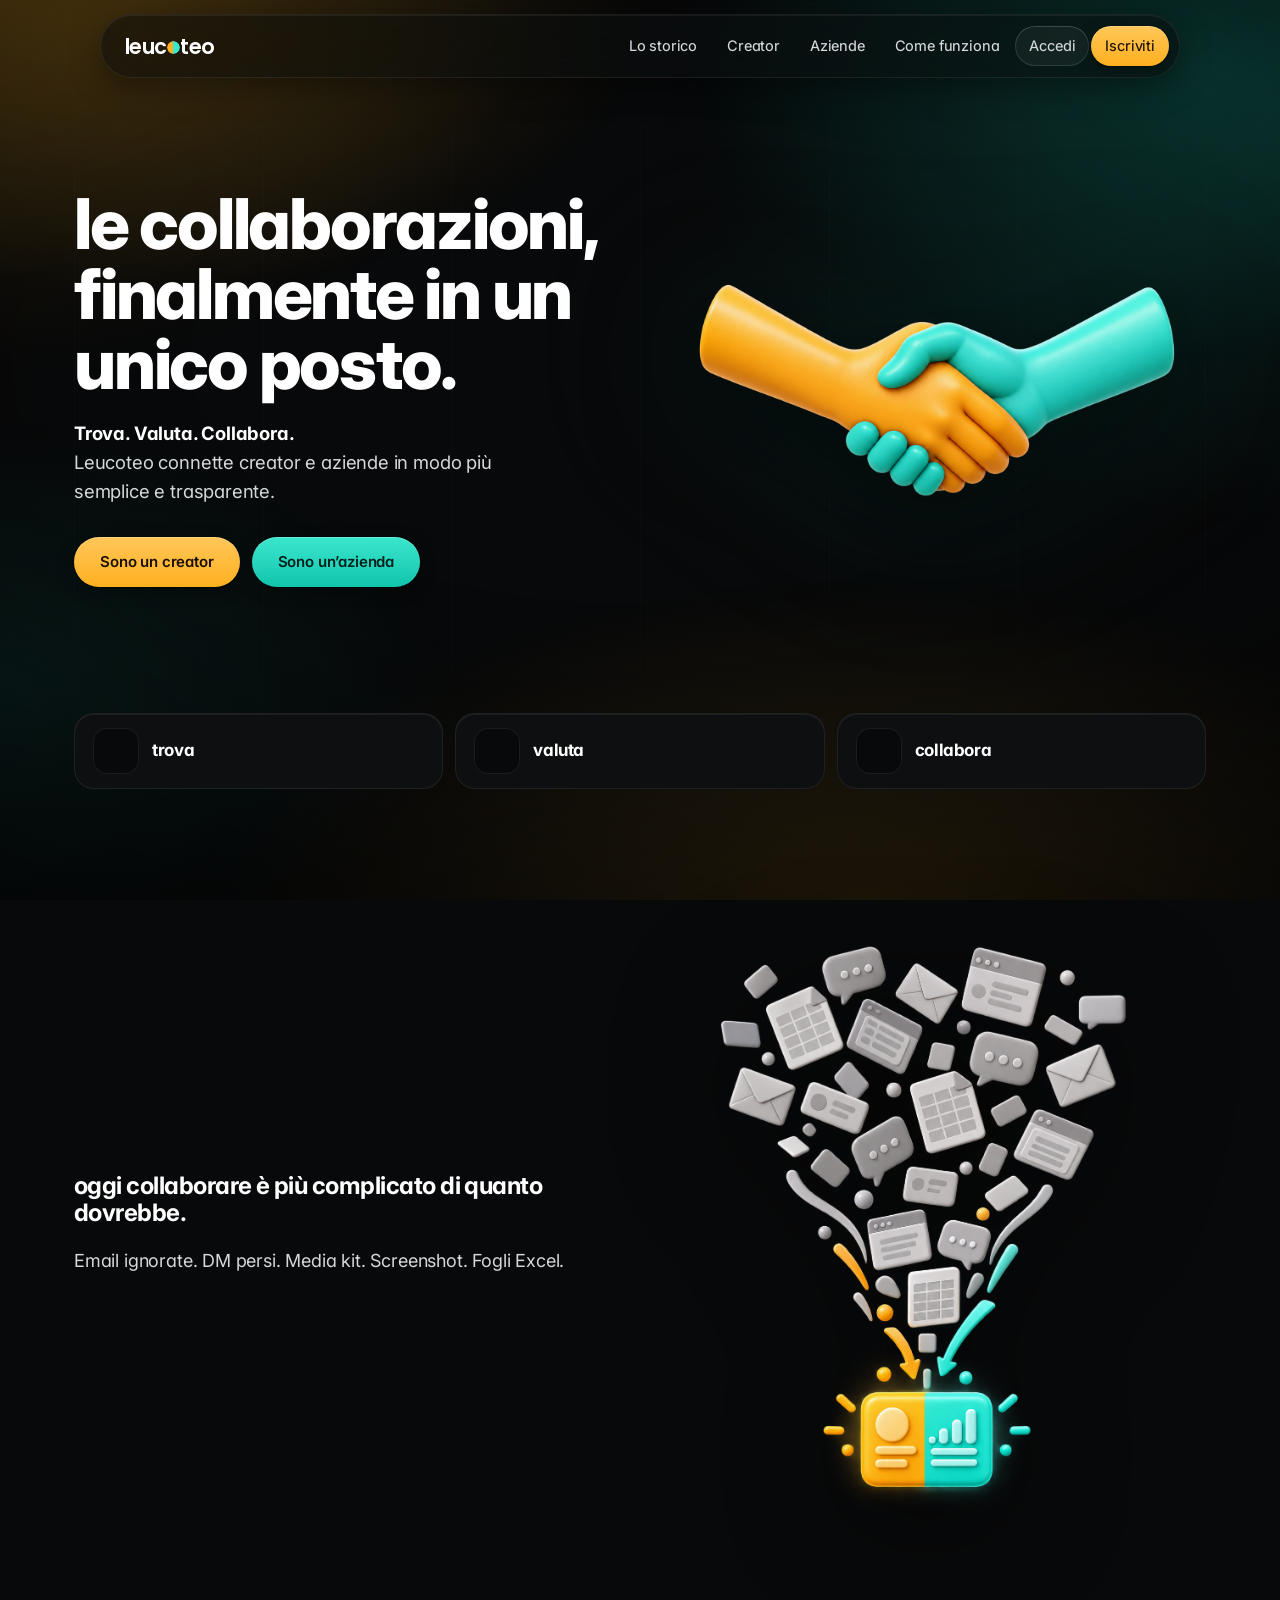
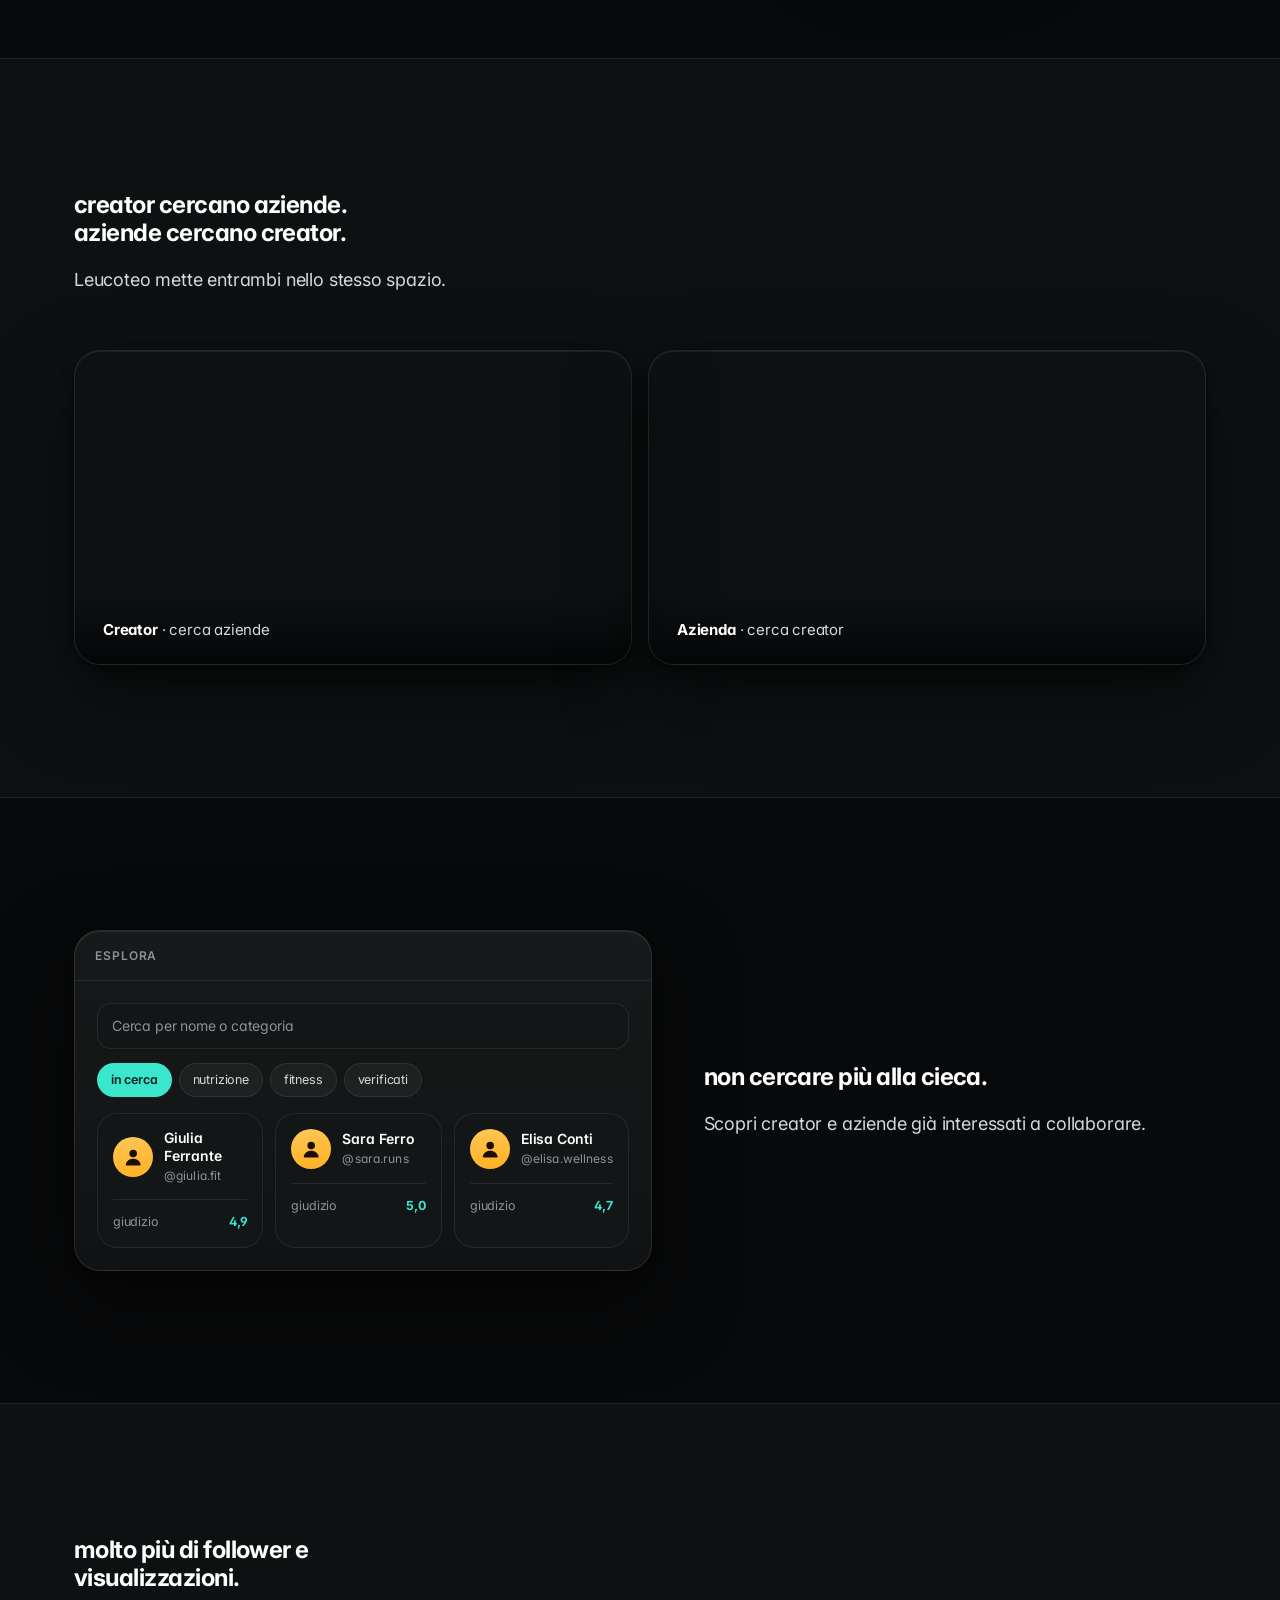
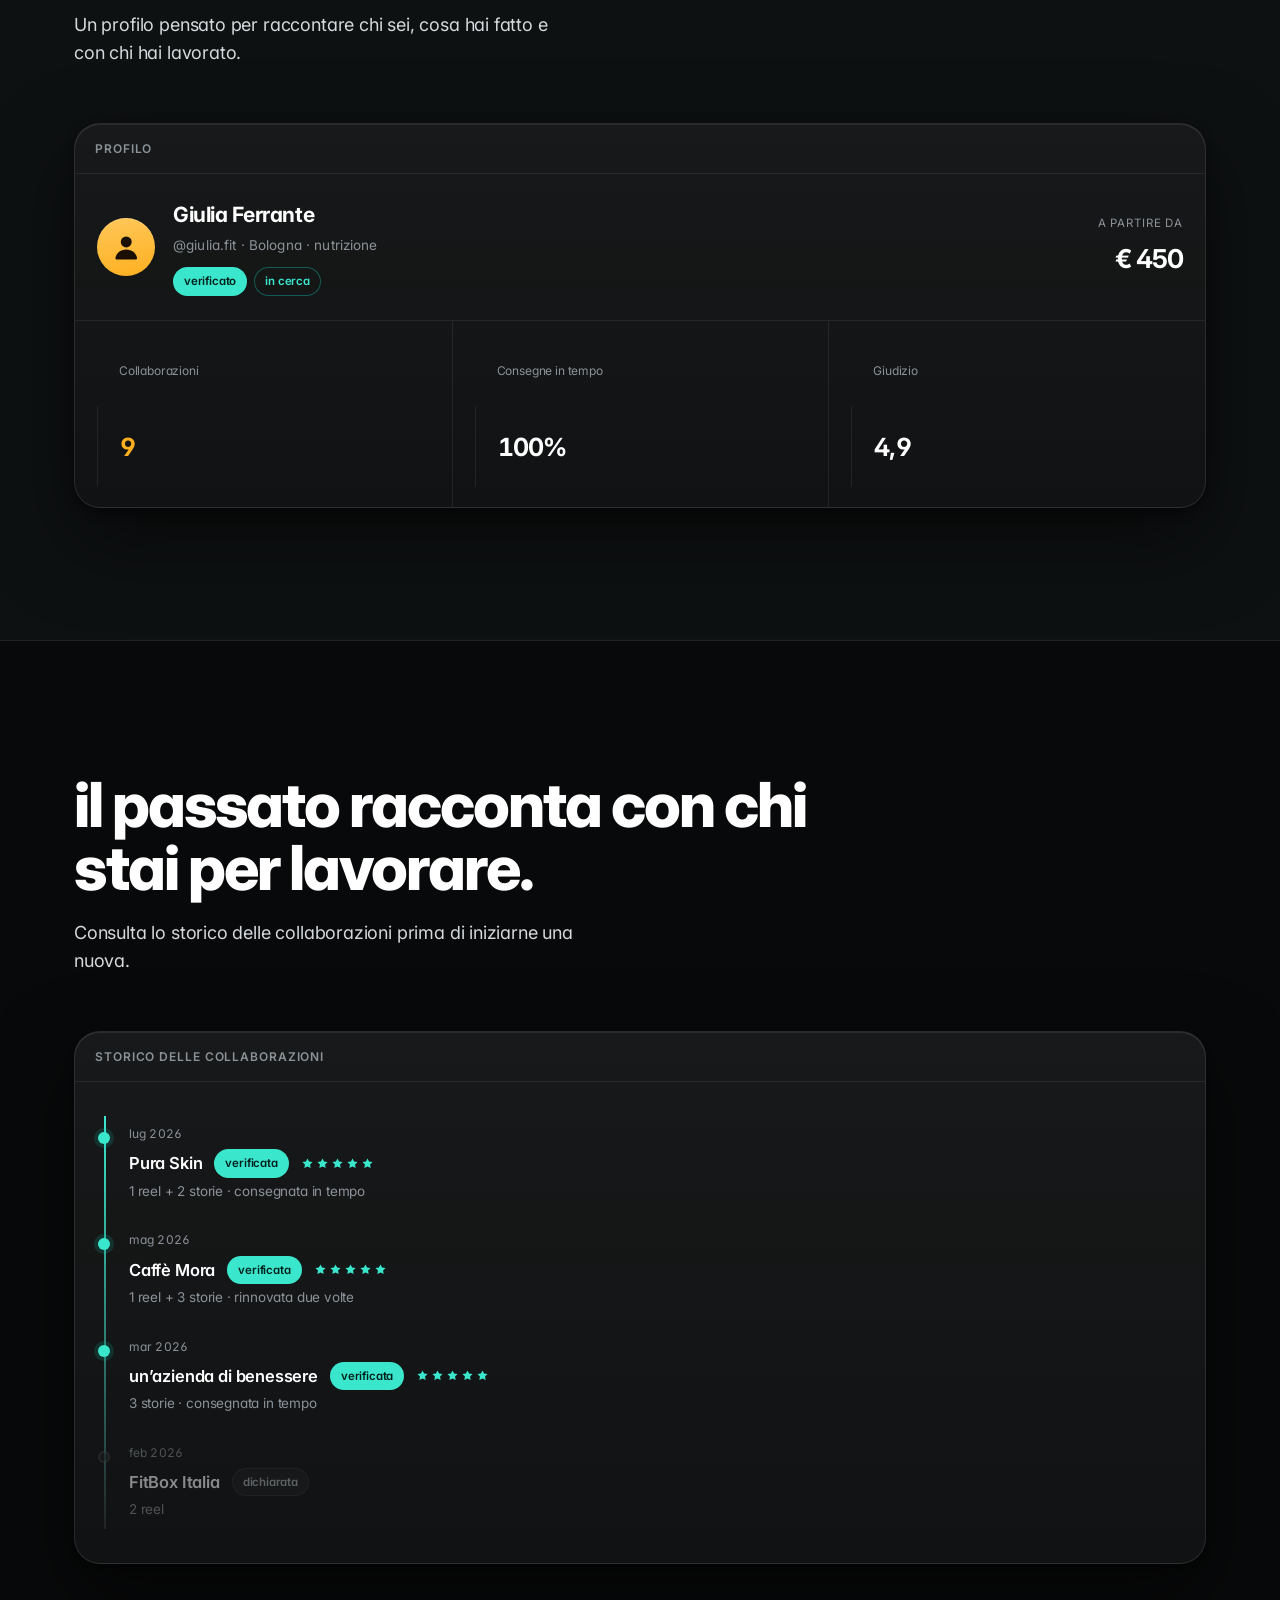
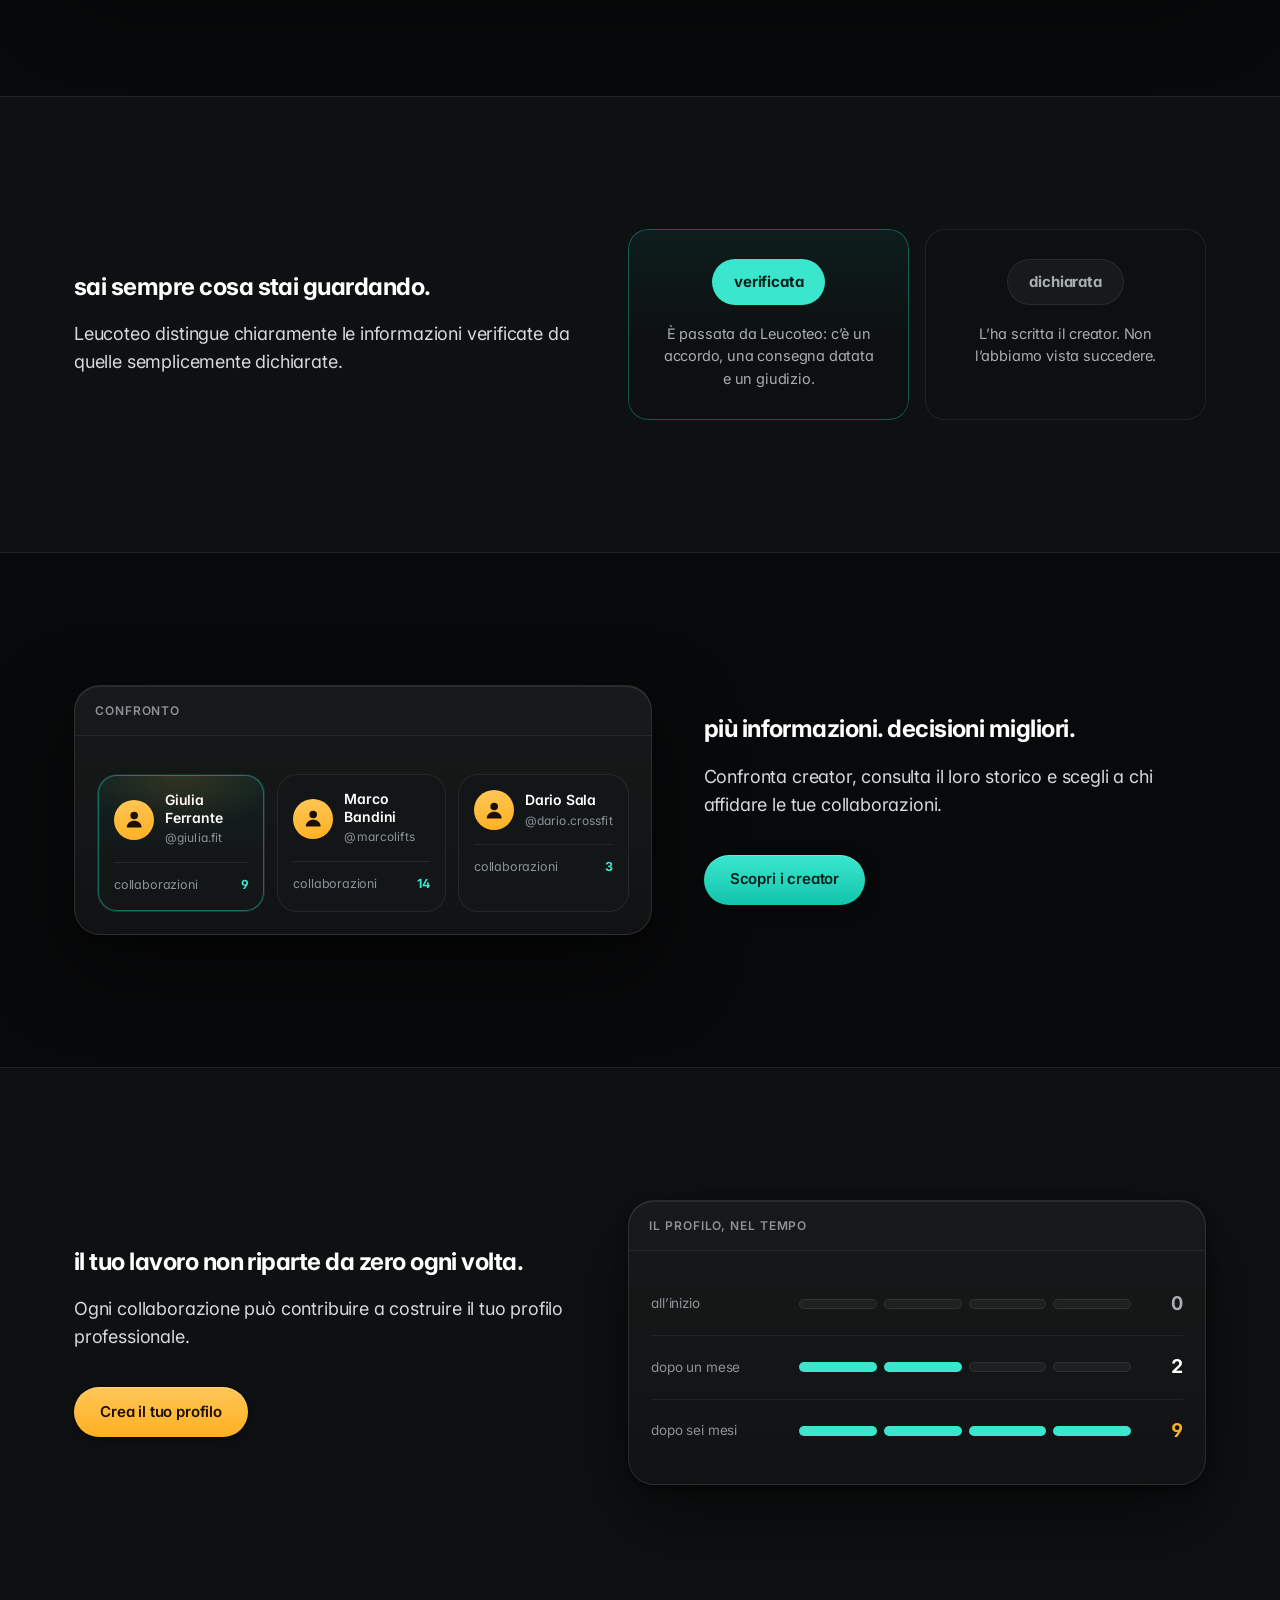
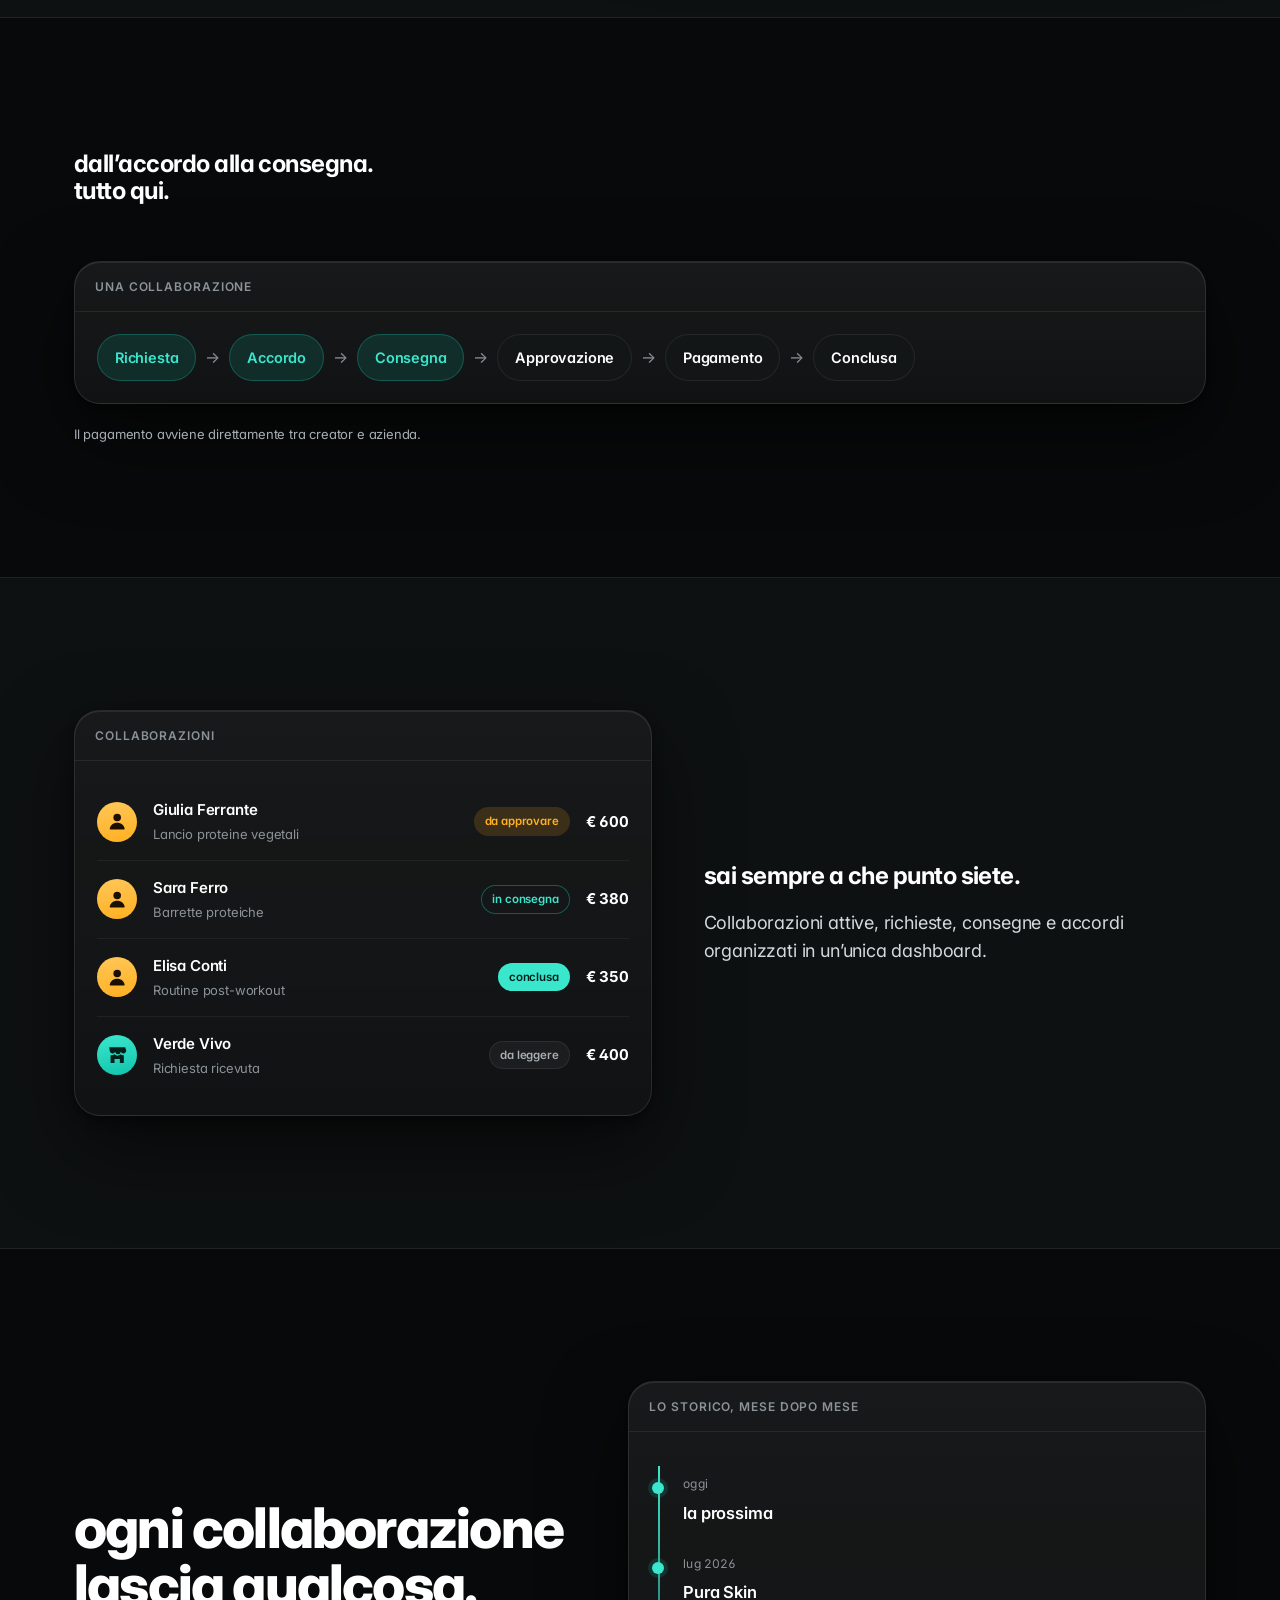
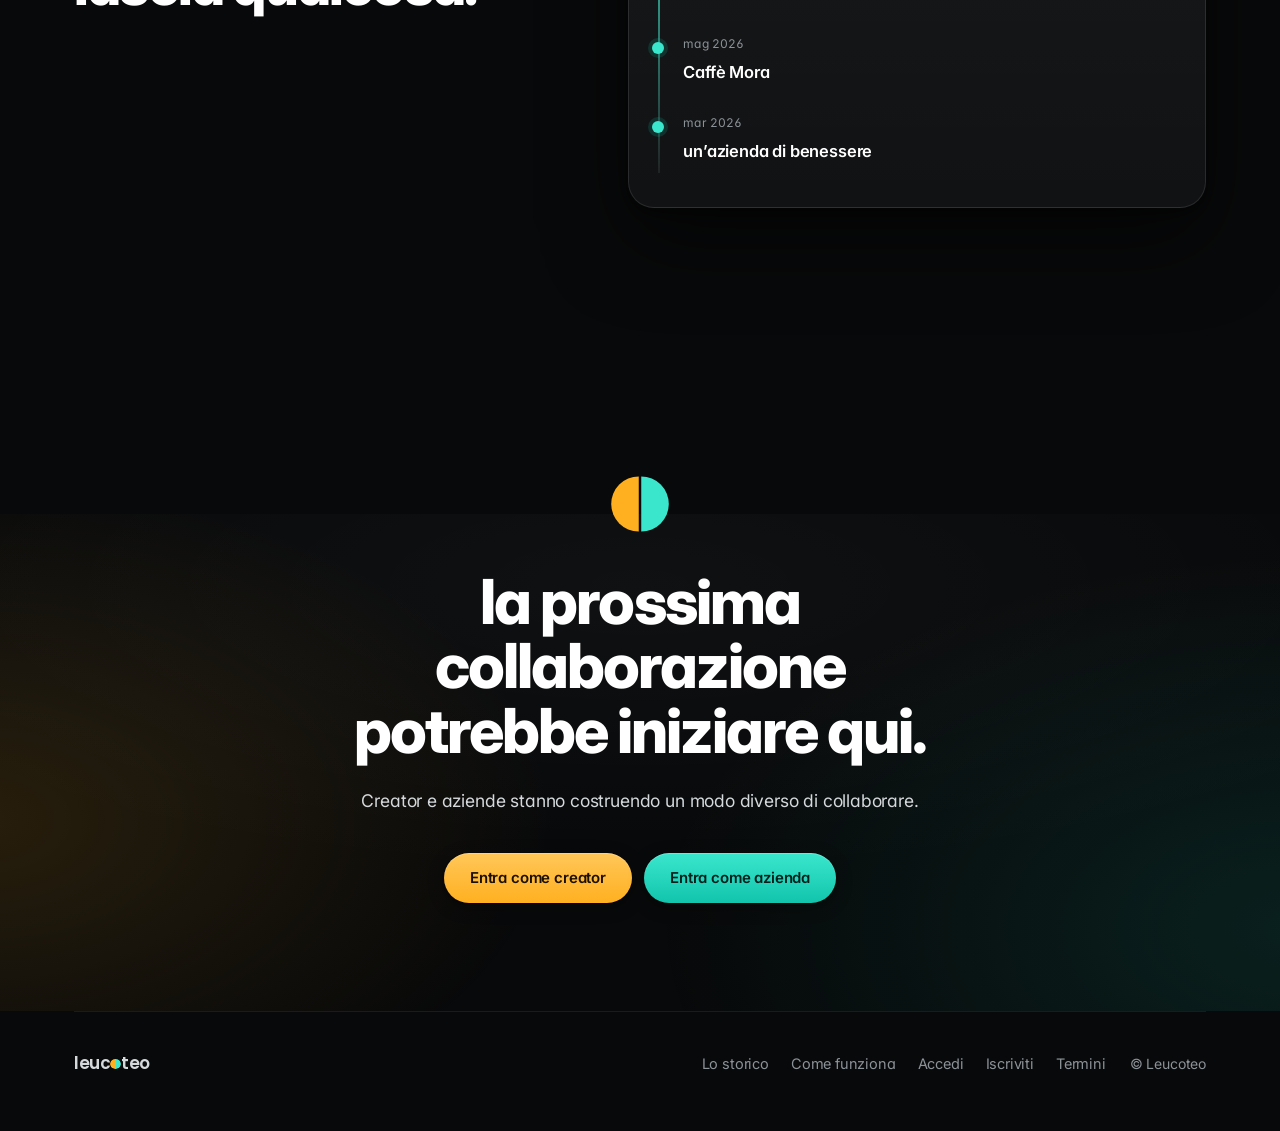
==== index.html @ c7c09c52 "Anteprima statica di Leucoteo Solo il frontend: pagine e asset, senza sorgenti di lavorazione. Dati " ====
<!doctype html>
<html lang="it">
<head>
<meta charset="utf-8">
<meta name="viewport" content="width=device-width,initial-scale=1">
<title>Leucoteo — le collaborazioni fra creator e aziende, in un posto solo</title>
<meta name="description" content="Accordo, consegne, pagamento e storico verificato. In beta: gratis per tutti, zero commissioni. Una collaborazione smette di vivere sparsa fra DM, mail e vocali.">
<link rel="preconnect" href="https://fonts.googleapis.com">
<link rel="preconnect" href="https://fonts.gstatic.com" crossorigin>
<link rel="stylesheet" href="https://fonts.googleapis.com/css2?family=Inter:wght@400;450;500;600;700;800&family=Poppins:wght@600&display=swap">
<link rel="stylesheet" href="assets/stile.css">
<script>
/* L'entrata in scena è una decorazione: se lo script si rompe, la
   pagina deve restare leggibile. Le regole che nascondono .rise
   valgono solo se questa riga è arrivata a segno. */
document.documentElement.classList.add('con-script');
</script>
<link rel="icon" href="data:image/svg+xml,%3Csvg xmlns='http://www.w3.org/2000/svg' viewBox='0 0 100 100'%3E%3Cpath d='M48 8 A42 42 0 0 0 48 92 Z' fill='%23FFB020'/%3E%3Cpath d='M52 8 A42 42 0 0 1 52 92 Z' fill='%233AE7CD'/%3E%3C/svg%3E">
<style>
/* ============================================================
   LEUCOTEO · sito
   ============================================================ */

/* --- la barra: flottante, staccata, quasi non c'è --- */
.nav{position:fixed;top:14px;left:0;right:0;z-index:var(--z-sticky);pointer-events:none}
.nav .guscio{
  max-width:1080px;margin:0 auto;pointer-events:auto;
  display:flex;align-items:center;gap:10px;padding:9px 10px 9px 20px;
  background:rgba(13,15,16,.6);border:1px solid rgba(255,255,255,.07);
  border-radius:var(--r-p);
  box-shadow:0 8px 32px rgba(0,0,0,.4), inset 0 1px 0 rgba(255,255,255,.06);
  backdrop-filter:blur(24px) saturate(170%);-webkit-backdrop-filter:blur(24px) saturate(170%);
  transition:background-color .32s var(--curva),box-shadow .32s var(--curva),border-color .32s var(--curva);
}
.nav.giu .guscio{background:rgba(13,15,16,.86);box-shadow:0 14px 44px rgba(0,0,0,.55), inset 0 1px 0 rgba(255,255,255,.07);
  border-color:rgba(255,255,255,.1)}
@media (max-width:1140px){ .nav{left:16px;right:16px} }

.logo{display:flex;align-items:center;gap:0;min-height:44px;padding:0 4px}
.logo .marchio-w{font-size:21px}
.logo .o{width:.62em;height:.62em}
.nav .link{margin-left:auto;display:flex;gap:2px;align-items:center}
.nav .link a{font-size:14.5px;font-weight:450;color:var(--gri-2);padding:9px 14px;border-radius:var(--r-p);
  transition:color var(--t-tocco) ease,background-color var(--t-tocco) ease}
.nav .link a:hover{color:var(--bia);background:rgba(255,255,255,.06)}
.nav .link a.btn:not(.ghost){color:var(--su-acc)}
.nav .link a.btn.ghost{color:var(--gri-2)}
.nav .link a.btn.ghost:hover{color:var(--bia)}


/* ============================================================
   1 · HERO — pulita. Una frase, una promessa, due bottoni.
   ============================================================ */
.hero{padding:186px 0 104px;position:relative;overflow:hidden}
.hero .alone{inset:-52% -18% auto;height:1040px}
.hero .g{position:relative;z-index:var(--z-corpo);max-width:820px}
.hero .occhio{display:inline-flex;align-items:center;gap:9px;padding:7px 15px 7px 9px;
  border-radius:var(--r-p);background:rgba(255,255,255,.05);
  box-shadow:inset 0 0 0 1px rgba(255,255,255,.08);
  font-size:13.5px;color:var(--gri-2)}
.hero .occhio .mon{width:17px}
.hero h1{font-size:clamp(40px,6.4vw,78px);line-height:1.0;margin-top:26px;max-width:15ch}
.hero .sub{color:var(--gri-2);max-width:52ch;margin-top:26px;font-size:19px;line-height:1.55}
.hero .cta{display:flex;gap:12px;flex-wrap:wrap;margin-top:40px}
.hero .sotto{margin-top:26px;color:var(--gri-3);font-size:14px;display:flex;gap:18px;flex-wrap:wrap}
.hero .sotto span{display:flex;align-items:center;gap:8px}
.hero .sotto .pt{width:5px;height:5px;border-radius:50%;background:var(--bra-hi);flex:none}

/* ============================================================
   IL RITMO
   Una sola misura verticale per tutta la pagina. Le spaziature
   a occhio, sezione per sezione, sono ciò che fa sembrare una
   landing montata a pezzi.
   ============================================================ */
.sez{padding:132px 0;position:relative;z-index:var(--z-corpo)}
.sez > .wrap > h2,
.sez > .wrap > .titolone{max-width:20ch}
.sez .micro{color:var(--gri-2);max-width:46ch;margin-top:20px;font-size:18px;line-height:1.55}
.sez .visual{margin-top:56px}
.sez .cta{display:flex;gap:12px;flex-wrap:wrap;margin-top:36px}

/* sezioni chiare, per dare ritmo allo scorrimento */
.sez.chiara{background:#0E1112;border-top:1px solid var(--bo);border-bottom:1px solid var(--bo)}

@media (max-width:900px){
  .sez{padding:84px 0}
  .sez .visual{margin-top:38px}
  .sez .micro{font-size:16.5px;margin-top:16px}
}

/* ============================================================
   L'EROE
   ============================================================ */
.hero{padding:150px 0 96px;position:relative;overflow:hidden}
.eroe{position:relative;z-index:var(--z-corpo);display:grid;
  grid-template-columns:1.02fr .98fr;gap:36px;align-items:center}
.eroe-testo{min-width:0}
.eroe .occhietto{font-size:14.5px;color:var(--gri);letter-spacing:var(--tr-s)}
.eroe h1{font-size:clamp(38px,5.6vw,70px);line-height:1.0;margin-top:18px;max-width:13ch}
.eroe .sub{color:var(--gri-2);max-width:40ch;margin-top:20px;font-size:18.5px;line-height:1.55}
.eroe .cta{display:flex;gap:12px;flex-wrap:wrap;margin-top:32px}
.stretta{width:100%;max-width:500px;height:auto;justify-self:center;display:block;
  filter:drop-shadow(0 26px 54px rgba(0,0,0,.6)) drop-shadow(0 0 80px rgba(var(--bra-rgb),.13))}
@media (max-width:900px){
  .hero{padding:112px 0 56px}
  .eroe{grid-template-columns:1fr;gap:18px}
  .eroe h1{max-width:none}
  .stretta{max-width:330px;order:-1}
}

/* i tre badge sotto l'eroe */
.tre-mosse{display:grid;grid-template-columns:repeat(auto-fit,minmax(180px,1fr));
  gap:12px;margin-top:8px;position:relative;z-index:var(--z-corpo)}
.mossa{display:flex;align-items:center;gap:13px;padding:14px 18px;border-radius:var(--r-3);
  background:var(--su-1);border:1px solid var(--bo);box-shadow:var(--filo)}
.mossa .n{font-weight:700;font-size:17px;letter-spacing:var(--tr-l);text-transform:lowercase}
.simbolo{width:46px;height:46px;flex:none;border-radius:var(--r-2);display:block;
  background:var(--fondo);box-shadow:inset 0 0 0 1px var(--bo)}

/* ============================================================
   LE FOTO — sfondo trasparente, galleggiano sulla scena
   ============================================================ */
.foto{display:block;width:100%;max-width:480px;height:auto;margin:0 auto;
  filter:drop-shadow(0 26px 54px rgba(0,0,0,.6))}
.foto.piccola{max-width:440px}

/* le foto con persone hanno un fondo: vanno in cornice */
.scatto{border-radius:var(--r-4);overflow:hidden;border:1px solid rgba(255,255,255,.09);
  box-shadow:var(--om-4), inset 0 1px 0 rgba(255,255,255,.07);position:relative}
.scatto img{display:block;width:100%;height:auto}
.scatto figcaption{position:absolute;left:0;right:0;bottom:0;padding:26px 28px 22px;
  background:linear-gradient(to top,rgba(4,5,6,.94),transparent);
  font-size:15px;color:var(--gri-2)}
.scatto figcaption b{color:var(--bia)}

/* affiancare testo e visual */
.duecol{display:grid;grid-template-columns:1fr 1.15fr;gap:52px;align-items:center}
.duecol.girata{grid-template-columns:1.15fr 1fr}
.duecol.girata .lato-testo{order:2}
.duecol .lato-testo{min-width:0}
.duecol h2{max-width:none}
@media (max-width:940px){
  .duecol,.duecol.girata{grid-template-columns:1fr;gap:34px}
  .duecol.girata .lato-testo{order:0}
}

/* ============================================================
   I MOCKUP — l'interfaccia vera, costruita in pagina.
   Un solo guscio per tutti, così sembrano lo stesso prodotto.
   ============================================================ */
.mock{border-radius:var(--r-4);overflow:hidden;
  border:1px solid rgba(255,255,255,.1);
  background:linear-gradient(180deg,rgba(255,255,255,.045),rgba(255,255,255,.012)),var(--su-1);
  box-shadow:var(--om-4), inset 0 1px 0 rgba(255,255,255,.08)}
.mock-t{display:flex;align-items:center;gap:12px;padding:15px 20px;
  border-bottom:1px solid var(--bo);font-size:12px;color:var(--gri-3);
  letter-spacing:var(--tr-uc);text-transform:uppercase;font-weight:600}
.mock-c{padding:22px}

/* mattoncini riusati in più mockup */
.ava-t{width:40px;height:40px;border-radius:50%;flex:none;display:grid;place-items:center;
  background:linear-gradient(170deg,var(--cre-hi),var(--cre));color:var(--su-cre)}
.ava-t.azi{background:linear-gradient(170deg,var(--bra-hi),var(--bra));color:var(--su-bra)}
.ava-t svg{width:56%;height:56%}
.pilla{font-size:11.5px;font-weight:600;padding:5px 11px;border-radius:var(--r-p);
  white-space:nowrap;display:inline-block}
.pilla.ok{background:var(--bra-hi);color:var(--su-bra)}
.pilla.no{background:var(--velo);color:var(--gri);box-shadow:inset 0 0 0 1px var(--bo)}
.pilla.att{background:rgba(var(--cre-rgb),.16);color:var(--cre)}
.pilla.corso{color:var(--bra-hi);box-shadow:inset 0 0 0 1px rgba(var(--bra-rgb),.4)}

/* --- l'intestazione di un profilo --- */
.ap-testa{display:flex;align-items:center;gap:18px;padding:24px 22px;flex-wrap:wrap}
.ap-ava{width:58px;height:58px;border-radius:50%;flex:none;display:grid;place-items:center;
  background:linear-gradient(170deg,var(--cre-hi),var(--cre));color:var(--su-cre);
  box-shadow:inset 0 1px 0 rgba(255,255,255,.22)}
.ap-ava svg{width:56%;height:56%}
.ap-chi{flex:1;min-width:0}
.ap-chi .n{display:block;font-weight:700;font-size:21px;letter-spacing:var(--tr-l)}
.ap-chi .h{display:block;color:var(--gri-3);font-size:13.5px;margin-top:3px;
  font-variant-numeric:tabular-nums;letter-spacing:.01em}
.ap-pil{display:flex;gap:7px;margin-top:11px;flex-wrap:wrap}
.ap-pil span{font-size:11.5px;font-weight:600;padding:5px 11px;border-radius:var(--r-p)}
.ap-pil .ok{background:var(--bra-hi);color:var(--su-bra)}
.ap-pil .cerca{color:var(--bra-hi);box-shadow:inset 0 0 0 1px rgba(var(--bra-rgb),.4)}
.ap-prezzo{text-align:right;flex:none}
.ap-prezzo .k,.ap-prezzo .v{display:block}
.ap-prezzo .k{font-size:11.5px;letter-spacing:var(--tr-uc);text-transform:uppercase;color:var(--gri-3)}
.ap-prezzo .v{font-size:26px;font-weight:700;letter-spacing:-.035em;margin-top:5px}

.ap-numeri{display:grid;grid-template-columns:repeat(3,1fr);border-top:1px solid var(--bo)}
.ap-numeri div{padding:20px 22px;border-left:1px solid var(--bo)}
.ap-numeri div:first-child{border-left:0}
.ap-numeri .k{font-size:12px;color:var(--gri-3)}
.ap-numeri .v{font-size:25px;font-weight:700;letter-spacing:-.035em;margin-top:7px;
  font-variant-numeric:tabular-nums}

.ap-stelle{display:inline-flex;gap:2px;flex:none}
.ap-stelle svg{width:13px;height:13px;color:var(--bra-hi)}

@media (max-width:700px){
  .ap-prezzo{text-align:left}
  .ap-numeri{grid-template-columns:1fr}
  .ap-numeri div{border-left:0;border-top:1px solid var(--bo)}
  .ap-numeri div:first-child{border-top:0}
}

/* --- esplora: cerca, filtri, schede --- */
.mock-cerca{display:flex;align-items:center;gap:10px;padding:12px 15px;border-radius:var(--r-2);
  background:var(--su-2);box-shadow:inset 0 0 0 1px var(--bo);color:var(--gri-3);font-size:14px}
.mock-filtri{display:flex;gap:7px;flex-wrap:wrap;margin-top:14px}
.mock-filtri span{font-size:12.5px;padding:7px 14px;border-radius:var(--r-p);
  background:var(--velo);box-shadow:inset 0 0 0 1px var(--bo);color:var(--gri-2)}
.mock-filtri span.viva{background:var(--bra-hi);color:var(--su-bra);box-shadow:none;font-weight:600}
.mock-schede{display:grid;grid-template-columns:repeat(3,1fr);gap:12px;margin-top:16px}
.mini{padding:16px;border-radius:var(--r-3);background:var(--su-2);
  box-shadow:inset 0 0 0 1px var(--bo)}
.mini .cap{display:flex;align-items:center;gap:11px}
.mini .n{font-weight:600;font-size:14px;line-height:1.25}
.mini .h{color:var(--gri-3);font-size:12px;margin-top:2px;
  font-variant-numeric:tabular-nums;letter-spacing:.01em;
  overflow:hidden;text-overflow:ellipsis;white-space:nowrap}
.mini .cap > div{min-width:0}
.mini .r{display:flex;justify-content:space-between;margin-top:14px;padding-top:12px;
  border-top:1px solid var(--bo);font-size:12.5px;color:var(--gri-3)}
.mini .r b{color:var(--bra-hi);font-weight:700}
.mini.scelta{box-shadow:inset 0 0 0 1px rgba(var(--bra-rgb),.5);
  background:linear-gradient(180deg,rgba(18,196,172,.08),transparent 60%),var(--su-2)}
@media (max-width:700px){ .mock-schede{grid-template-columns:1fr} }

/* --- due mondi: due fotografie affiancate --- */
.duemondi{display:grid;grid-template-columns:1fr 1fr;gap:16px}
@media (max-width:760px){ .duemondi{grid-template-columns:1fr} }

/* --- il profilo che si riempie nel tempo --- */
.crescita .passo-c{display:flex;align-items:center;gap:18px;padding:16px 0;
  border-top:1px solid rgba(255,255,255,.055)}
.crescita .passo-c:first-child{border-top:0}
.crescita .q{width:130px;flex:none;font-size:13.5px;color:var(--gri-3)}
.crescita .barre{flex:1;display:flex;gap:7px}
.crescita .barre i{flex:1;height:10px;border-radius:5px;background:var(--velo);
  box-shadow:inset 0 0 0 1px var(--bo)}
.crescita .barre i.p{background:var(--bra-hi);box-shadow:none}
.crescita .n{width:34px;text-align:right;flex:none;font-weight:700;font-size:19px;
  font-variant-numeric:tabular-nums}
@media (max-width:620px){
  .crescita .passo-c{flex-wrap:wrap;gap:10px}
  .crescita .q{width:auto}
  .crescita .barre{order:3;width:100%;flex:none}
}

/* --- la linea del tempo: la sezione più importante --- */
.linea{position:relative;padding:6px 0 6px 32px}
.linea::before{content:"";position:absolute;left:7px;top:12px;bottom:12px;width:2px;
  background:linear-gradient(180deg,var(--bra-hi),rgba(255,255,255,.07))}
.nodo{position:relative;padding:14px 0}
.nodo::before{content:"";position:absolute;left:-31px;top:22px;width:12px;height:12px;
  border-radius:50%;background:var(--su-3);box-shadow:inset 0 0 0 2px var(--bo-2)}
.nodo.viva::before{background:var(--bra-hi);box-shadow:0 0 0 4px rgba(var(--bra-rgb),.16)}
.nodo .q{font-size:12px;color:var(--gri-3);font-variant-numeric:tabular-nums;letter-spacing:.01em}
.nodo .riga{display:flex;align-items:center;gap:12px;margin-top:6px;flex-wrap:wrap}
.nodo .n{font-weight:600;font-size:16.5px}
.nodo .d{color:var(--gri-3);font-size:13.5px;margin-top:3px}
.nodo.spenta{opacity:.5}

/* --- lo zoom sui due badge --- */
.badge-due{display:grid;grid-template-columns:1fr 1fr;gap:16px}
.badge-c{padding:30px;border-radius:var(--r-3);text-align:center;
  background:var(--su-1);box-shadow:inset 0 0 0 1px var(--bo)}
.badge-c.viva{box-shadow:inset 0 0 0 1px rgba(var(--bra-rgb),.4);
  background:linear-gradient(180deg,rgba(18,196,172,.08),transparent 62%),var(--su-1)}
.badge-c .b{display:inline-block;font-size:15px;font-weight:700;padding:11px 22px;
  border-radius:var(--r-p)}
.badge-c.viva .b{background:var(--bra-hi);color:var(--su-bra)}
.badge-c.spenta .b{background:var(--velo);color:var(--gri);box-shadow:inset 0 0 0 1px var(--bo)}
.badge-c p{margin-top:18px;color:var(--gri);font-size:14.5px;line-height:1.55}
@media (max-width:640px){ .badge-due{grid-template-columns:1fr} }

/* --- il flusso della collaborazione --- */
.flusso{display:flex;flex-wrap:wrap;gap:9px;align-items:center}
.flusso .f{padding:12px 18px;border-radius:var(--r-p);font-size:14.5px;font-weight:600;
  background:var(--su-2);box-shadow:inset 0 0 0 1px var(--bo);white-space:nowrap}
.flusso .f.fatta{background:rgba(var(--bra-rgb),.14);color:var(--bra-hi);
  box-shadow:inset 0 0 0 1px rgba(var(--bra-rgb),.3)}
.flusso .g{color:var(--gri-3);flex:none}

/* --- la dashboard con gli stati --- */
.dash .riga{display:flex;align-items:center;gap:16px;padding:15px 0;
  border-top:1px solid rgba(255,255,255,.055)}
.dash .riga:first-child{border-top:0}
.dash .c{flex:1;min-width:0}
.dash .c b{display:block;font-weight:600;font-size:15px}
.dash .c span{display:block;color:var(--gri-3);font-size:13px;margin-top:2px}
.dash .imp{font-weight:700;font-size:15px;font-variant-numeric:tabular-nums;flex:none}
@media (max-width:620px){
  .dash .riga{flex-wrap:wrap;gap:8px}
  .dash .imp{margin-left:auto}
}

/* ============================================================
   7 · CHIUSURA
   ============================================================ */
.fine{padding:132px 0 108px;text-align:center;position:relative;overflow:hidden;z-index:var(--z-corpo)}
.fine .alone{inset:auto -18% -60%;height:900px}
.fine .mon{width:64px;margin:0 auto 34px;display:block}
.fine h2{font-size:clamp(32px,5.2vw,62px);line-height:1.04;max-width:16ch;margin:0 auto}
.fine p{color:var(--gri-2);max-width:52ch;margin:24px auto 0;font-size:17.5px}
.fine .cta{display:flex;gap:12px;justify-content:center;margin-top:38px;flex-wrap:wrap}

.foot{padding:40px 0 56px;border-top:1px solid var(--bo);position:relative;z-index:var(--z-corpo);
  display:flex;align-items:center;gap:24px;flex-wrap:wrap}
.foot .marchio-w{font-size:17px;color:var(--gri-2)}
.foot .o{width:.62em;height:.62em}
.foot nav{display:flex;gap:22px;flex-wrap:wrap;margin-left:auto}
.foot nav a{color:var(--gri-3);font-size:14.5px;transition:color var(--t-tocco) var(--e-std)}
.foot nav a:hover{color:var(--bia)}
.foot .c{color:var(--gri-3);font-size:14px}


/* ============================================================
   MOVIMENTO
   Ogni animazione dice qualcosa: l'ordine di lettura, che un
   elemento è toccabile, o che le due metà si sono chiuse.
   ============================================================ */

/* Niente animazione sull'alone: muovere uno strato grande quanto la
   sezione costa un ridisegno per fotogramma, sempre, anche da fermi.
   La luce sta ferma; a muoversi sono le cose che l'utente tocca. */

/* le schede si sollevano appena sotto il puntatore */
.tessera,.passo,.sicuro .v,.doc,.pz{
  transition:transform .3s var(--e-std),border-color .3s var(--e-std),box-shadow .3s var(--e-std)}
@media (hover:hover){
  .tessera:hover,.passo:hover,.sicuro .v:hover,.doc:hover,.pz:not(.spento):hover{
    transform:translateY(-3px);border-color:var(--bo-2);box-shadow:var(--om-3),var(--filo)}
}

/* la demo del prodotto entra come un oggetto solido, non come un fade */
@keyframes telaio-in{from{opacity:0;transform:perspective(1400px) rotateX(4deg) translateY(34px) scale(.985)}
                     to{opacity:1;transform:none}}
.telaio.in{animation:telaio-in .9s var(--e-std) both}

/* le card della demo si compongono dopo il telaio */
.telaio.in .cardino{animation:vista-entra .5s var(--e-std) both}
.telaio.in .cardino:nth-of-type(2){animation-delay:.12s}
.telaio.in .tasca{animation:vista-entra .5s var(--e-std) both;animation-delay:.08s}
.telaio.in .saldo .q{animation:cifra-su .6s var(--e-molla) both;animation-delay:.14s}

/* il percorso nelle card si accende tappa per tappa */
.telaio.in .percorso .tappa.fatta .pallino{animation:cifra-su .45s var(--e-molla) both}
.telaio.in .percorso .tappa:nth-child(2) .pallino{animation-delay:.1s}

/* le pastiglie della nicchia scattano al tocco */
.nicchia span,.marchi .m{transition:transform .2s var(--e-molla),background-color .2s var(--e-std)}
.nicchia span:active,.marchi .m:active{transform:scale(.95)}

/* il logo nella barra: le due metà si aprono al passaggio */
@media (hover:hover){
  .logo .o::before,.logo .o::after{transition:transform .4s var(--e-molla)}
  .logo:hover .o::before{transform:translateY(-2px)}
  .logo:hover .o::after{transform:translateY(2px)}
}

/* i link della barra: il fondo cresce dal centro */
.nav .link a:not(.btn){position:relative;overflow:hidden}

@media (prefers-reduced-motion:reduce){
  .telaio.in,.telaio.in *{animation:none!important}
}

/* ============================================================
   ADATTAMENTI
   ============================================================ */
/* --- TABLET --------------------------------------------------- */
@media (max-width:900px){
  .nav .link a:not(.btn){display:none}
  .colonne{grid-template-columns:repeat(3,1fr)}
  .foot nav{margin-left:0;gap:16px}
}

/* --- TELEFONO -------------------------------------------------
   Rifatto sui componenti che la pagina usa davvero. La regola:
   una misura sola per ogni cosa, e niente che scenda sotto il
   bersaglio del pollice.
   -------------------------------------------------------------- */
@media (max-width:640px){

  /* ritmo: sezioni più corte, ma tutte uguali */
  .sez{padding:74px 0}
  .sez .visual{margin-top:30px}
  .sez .micro{font-size:16px;margin-top:14px;max-width:none}
  .sez .cta{margin-top:26px}

  /* tipografia: due misure, non cinque */
  .eroe h1{font-size:34px;line-height:1.05;margin-top:14px}
  .sez h2,.sez .disp-m{font-size:28px;line-height:1.1;max-width:none}
  .sez h2.disp,.sez .disp{font-size:30px!important;line-height:1.08}
  .fine h2{font-size:30px}

  /* l'eroe: prima il testo, poi l'immagine. Con l'immagine in cima
     il titolo finiva sotto la piega e la pagina si apriva sul vuoto. */
  .hero{padding:104px 0 44px}
  .eroe{gap:26px}
  .stretta{order:0;max-width:270px;
    filter:drop-shadow(0 14px 30px rgba(0,0,0,.55))}
  .eroe .sub{font-size:16.5px;margin-top:16px;max-width:none}
  .eroe .cta{flex-direction:column;align-items:stretch;margin-top:24px}
  .eroe .cta .btn{width:100%}

  /* i tre badge: più bassi, il simbolo più piccolo */
  .tre-mosse{gap:9px;margin-top:26px}
  .mossa{padding:11px 14px;gap:12px}
  .simbolo{width:38px;height:38px;border-radius:var(--r-1)}
  .mossa .n{font-size:16px}

  /* le colonne affiancate diventano una, con un respiro giusto */
  .duecol,.duecol.girata{gap:28px}
  .duemondi{gap:12px}

  /* le foto */
  .foto{max-width:300px}
  .scatto figcaption{padding:18px 16px 14px;font-size:14px}

  /* i mockup: meno imbottitura, così il contenuto respira */
  .mock-t{padding:12px 16px;font-size:11px}
  .mock-c{padding:16px}

  /* profilo: l'intestazione va a capo, i numeri restano in riga */
  .ap-testa{padding:18px 16px;gap:14px}
  .ap-ava{width:48px;height:48px}
  .ap-chi .n{font-size:18px}
  .ap-chi .h{font-size:12.5px}
  .ap-prezzo{width:100%;text-align:left;display:flex;align-items:baseline;gap:10px}
  .ap-prezzo .k{margin:0}
  .ap-prezzo .v{font-size:21px;margin:0}
  /* tre numeri impilati occupavano 565px: restano in riga, più piccoli */
  .ap-numeri{grid-template-columns:repeat(3,1fr)}
  .ap-numeri div{border-left:1px solid var(--bo);border-top:0;padding:14px 10px}
  .ap-numeri div:first-child{border-left:0}
  .ap-numeri .k{font-size:11px;line-height:1.3}
  .ap-numeri .v{font-size:19px;margin-top:5px}

  /* esplora */
  .mock-cerca{font-size:13.5px;padding:11px 13px}
  .mock-filtri span{font-size:12px;padding:6px 12px}
  .mini{padding:14px}

  /* la linea del tempo */
  .linea{padding-left:26px}
  .linea::before{left:5px}
  .nodo{padding:11px 0}
  .nodo::before{left:-25px;top:19px;width:10px;height:10px}
  .nodo .n{font-size:15.5px}
  .nodo .d{font-size:13px}
  .nodo .riga{gap:9px}
  .ap-stelle svg{width:12px;height:12px}

  /* i due badge a confronto */
  .badge-c{padding:22px}
  .badge-c .b{font-size:14px;padding:9px 18px}
  .badge-c p{margin-top:14px;font-size:14px}

  /* il flusso: senza frecce, due colonne. Le frecce mandate a capo
     sembravano refusi. */
  .flusso{display:grid;grid-template-columns:1fr 1fr;gap:8px}
  .flusso .g{display:none}
  .flusso .f{font-size:13.5px;padding:11px 12px;text-align:center;
    border-radius:var(--r-2);white-space:normal}

  /* la dashboard */
  .dash .riga{gap:12px;padding:13px 0}
  .dash .c b{font-size:14.5px}
  .dash .imp{font-size:14.5px}
  .ava-t{width:34px;height:34px}

  /* il profilo che si riempie */
  .crescita .q{font-size:13px}
  .crescita .n{font-size:17px;width:28px}

  /* la chiusura */
  .fine{padding:88px 0 76px}
  .fine .cta{flex-direction:column;align-items:stretch}
  .fine .cta .btn{width:100%}
  .fine .mon{width:52px;margin-bottom:26px}

  .foot{gap:16px;padding:32px 0 44px}
  .foot nav{width:100%;gap:14px 18px}
}

/* --- schermi molto stretti --- */
@media (max-width:359px){
  .wrap{padding:0 16px}
  .hero{padding:96px 0 40px}
  .eroe h1{font-size:30px}
  .sez h2,.sez .disp-m{font-size:25px}
  .nav .guscio{padding:8px 8px 8px 16px}
  .logo .marchio-w{font-size:19px}
  .stretta{max-width:230px}
  .ap-numeri .v{font-size:17px}
  .flusso{grid-template-columns:1fr}
}

.vis-off{position:absolute;width:1px;height:1px;overflow:hidden;clip-path:inset(50%);white-space:nowrap}
</style>
</head>
<body>

<div class="colonne" aria-hidden="true"><span></span><span></span><span></span><span></span><span></span><span></span></div>

<nav class="nav" id="nav">
  <div class="guscio">
    <a class="logo" href="index.html" aria-label="Leucoteo, torna in cima">
      <span class="marchio-w">leuc<span class="o" aria-hidden="true"></span>te<span aria-hidden="true">o</span></span>
    </a>
    <div class="link">
      <a href="#storico">Lo storico</a>
      <a href="#creator">Creator</a>
      <a href="#aziende">Aziende</a>
      <a href="#come">Come funziona</a>
      <a class="btn p ghost tap" href="accedi.html">Accedi</a>
      <a class="btn p tap" href="entra.html">Iscriviti</a>
    </div>
  </div>
</nav>

<!-- 1 · HERO -->
<header class="hero">
  <div class="alone" aria-hidden="true"></div>
  <div class="wrap eroe">
    <div class="eroe-testo">
      <h1 class="disp rise">Le collaborazioni, finalmente in un unico posto.</h1>
      <p class="sub rise"><b style="color:var(--bia)">Trova. Valuta. Collabora.</b><br>
        Leucoteo connette creator e aziende in modo più semplice e trasparente.</p>
      <div class="cta rise">
        <a class="btn tap" href="entra.html">Sono un creator</a>
        <a class="btn due tap" href="entra.html">Sono un&rsquo;azienda</a>
      </div>
    </div>
    <img class="stretta rise" src="assets/img/landing/stretta.png"
      alt="Una mano ambra e una acquamarina che si stringono" decoding="async">
  </div>
</header>

<div class="wrap">
  <div class="tre-mosse">
    <div class="mossa rise"><video class="simbolo" src="assets/video/simbolo-trova.mp4" autoplay muted loop playsinline aria-hidden="true"></video><div class="n">trova</div></div>
    <div class="mossa rise"><video class="simbolo" src="assets/video/simbolo-valuta.mp4" autoplay muted loop playsinline aria-hidden="true"></video><div class="n">valuta</div></div>
    <div class="mossa rise"><video class="simbolo" src="assets/video/simbolo-patto.mp4" autoplay muted loop playsinline aria-hidden="true"></video><div class="n">collabora</div></div>
  </div>
</div>

<!-- 2 · IL PROBLEMA -->
<section class="sez" id="problema">
  <div class="wrap duecol">
    <div class="lato-testo">
      <h2 class="disp-m rise">Oggi collaborare è più complicato di quanto dovrebbe.</h2>
      <p class="micro rise">Email ignorate. DM persi. Media kit. Screenshot. Fogli Excel.</p>
    </div>
    <img class="foto rise" src="assets/img/landing/caos.png"
      alt="Messaggi, fogli e schermate sparsi che confluiscono in un'unica lastra ordinata" loading="lazy" decoding="async">
  </div>
</section>

<!-- 3 · DUE MONDI, UN SOLO POSTO -->
<section class="sez chiara" id="mondi">
  <div class="wrap">
    <h2 class="disp-m rise">Creator cercano aziende. Aziende cercano creator.</h2>
    <p class="micro rise">Leucoteo mette entrambi nello stesso spazio.</p>

    <div class="visual duemondi">
      <figure class="scatto rise">
        <img src="assets/img/landing/creator.jpg" alt="Una creator che filma un prodotto" loading="lazy" decoding="async">
        <figcaption><b>Creator</b> · cerca aziende</figcaption>
      </figure>
      <figure class="scatto rise">
        <img src="assets/img/landing/reputazione.jpg" alt="Il titolare di un piccolo marchio al computer" loading="lazy" decoding="async">
        <figcaption><b>Azienda</b> · cerca creator</figcaption>
      </figure>
    </div>
  </div>
</section>

<!-- 4 · DISCOVERY -->
<section class="sez" id="scopri">
  <div class="wrap duecol girata">
    <div class="lato-testo">
      <h2 class="disp-m rise">Non cercare più alla cieca.</h2>
      <p class="micro rise">Scopri creator e aziende già interessati a collaborare.</p>
    </div>
    <div class="mock rise">
      <div class="mock-t">esplora</div>
      <div class="mock-c">
        <div class="mock-cerca">Cerca per nome o categoria</div>
        <div class="mock-filtri"><span class="viva">in cerca</span><span>nutrizione</span>
          <span>fitness</span><span>verificati</span></div>
        <div class="mock-schede">
          <div class="mini "><div class="cap"><span class="ava-t"><svg viewBox="0 0 24 24" fill="currentColor"><circle cx="12" cy="8.1" r="4.05"/><path d="M12 13.6c-4.3 0-7.7 2.9-8 6.6-.03.4.3.8.7.8h14.6c.4 0 .73-.4.7-.8-.3-3.7-3.7-6.6-8-6.6Z"/></svg></span>
            <div><div class="n">Giulia Ferrante</div><div class="h">@giulia.fit</div></div></div>
            <div class="r"><span>giudizio</span><b>4,9</b></div></div>
          <div class="mini "><div class="cap"><span class="ava-t"><svg viewBox="0 0 24 24" fill="currentColor"><circle cx="12" cy="8.1" r="4.05"/><path d="M12 13.6c-4.3 0-7.7 2.9-8 6.6-.03.4.3.8.7.8h14.6c.4 0 .73-.4.7-.8-.3-3.7-3.7-6.6-8-6.6Z"/></svg></span>
            <div><div class="n">Sara Ferro</div><div class="h">@sara.runs</div></div></div>
            <div class="r"><span>giudizio</span><b>5,0</b></div></div>
          <div class="mini "><div class="cap"><span class="ava-t"><svg viewBox="0 0 24 24" fill="currentColor"><circle cx="12" cy="8.1" r="4.05"/><path d="M12 13.6c-4.3 0-7.7 2.9-8 6.6-.03.4.3.8.7.8h14.6c.4 0 .73-.4.7-.8-.3-3.7-3.7-6.6-8-6.6Z"/></svg></span>
            <div><div class="n">Elisa Conti</div><div class="h">@elisa.wellness</div></div></div>
            <div class="r"><span>giudizio</span><b>4,7</b></div></div>
        </div>
      </div>
    </div>
  </div>
</section>

<!-- 5 · PROFILO CREATOR -->
<section class="sez chiara" id="profilo">
  <div class="wrap">
    <h2 class="disp-m rise">Molto più di follower e visualizzazioni.</h2>
    <p class="micro rise">Un profilo pensato per raccontare chi sei, cosa hai fatto
      e con chi hai lavorato.</p>

    <div class="visual mock rise">
      <div class="mock-t">profilo</div>
      <div class="ap-testa">
        <span class="ap-ava" aria-hidden="true"><svg viewBox="0 0 24 24" fill="currentColor"><circle cx="12" cy="8.1" r="4.05"/><path d="M12 13.6c-4.3 0-7.7 2.9-8 6.6-.03.4.3.8.7.8h14.6c.4 0 .73-.4.7-.8-.3-3.7-3.7-6.6-8-6.6Z"/></svg></span>
        <span class="ap-chi">
          <span class="n">Giulia Ferrante</span>
          <span class="h">@giulia.fit · Bologna · nutrizione</span>
          <span class="ap-pil"><span class="ok">verificato</span><span class="cerca">in cerca</span></span>
        </span>
        <span class="ap-prezzo"><span class="k">a partire da</span><span class="v">€ 450</span></span>
      </div>
      <div class="ap-numeri">
        <div><div class="k">Collaborazioni</div><div class="v acc">9</div></div>
        <div><div class="k">Consegne in tempo</div><div class="v">100%</div></div>
        <div><div class="k">Giudizio</div><div class="v">4,9</div></div>
      </div>
    </div>
  </div>
</section>

<!-- 6 · LO STORICO · feature centrale -->
<section class="sez" id="storico">
  <div class="wrap">
    <h2 class="disp rise" style="font-size:clamp(34px,5.4vw,62px)">Il passato racconta con chi stai per lavorare.</h2>
    <p class="micro rise">Consulta lo storico delle collaborazioni prima di iniziarne una nuova.</p>

    <div class="visual mock rise">
      <div class="mock-t">storico delle collaborazioni</div>
      <div class="mock-c">
        <div class="linea">
          <div class="nodo viva"><div class="q">lug 2026</div>
            <div class="riga"><span class="n">Pura Skin</span><span class="pilla ok">verificata</span><span class="ap-stelle"><svg viewBox="0 0 24 24" fill="currentColor"><path d="m12 2.6 2.9 5.9 6.5.95-4.7 4.6 1.1 6.45L12 17.45 6.2 20.5l1.1-6.45-4.7-4.6 6.5-.95Z"/></svg><svg viewBox="0 0 24 24" fill="currentColor"><path d="m12 2.6 2.9 5.9 6.5.95-4.7 4.6 1.1 6.45L12 17.45 6.2 20.5l1.1-6.45-4.7-4.6 6.5-.95Z"/></svg><svg viewBox="0 0 24 24" fill="currentColor"><path d="m12 2.6 2.9 5.9 6.5.95-4.7 4.6 1.1 6.45L12 17.45 6.2 20.5l1.1-6.45-4.7-4.6 6.5-.95Z"/></svg><svg viewBox="0 0 24 24" fill="currentColor"><path d="m12 2.6 2.9 5.9 6.5.95-4.7 4.6 1.1 6.45L12 17.45 6.2 20.5l1.1-6.45-4.7-4.6 6.5-.95Z"/></svg><svg viewBox="0 0 24 24" fill="currentColor"><path d="m12 2.6 2.9 5.9 6.5.95-4.7 4.6 1.1 6.45L12 17.45 6.2 20.5l1.1-6.45-4.7-4.6 6.5-.95Z"/></svg></span></div>
            <div class="d">1 reel + 2 storie · consegnata in tempo</div></div>
          <div class="nodo viva"><div class="q">mag 2026</div>
            <div class="riga"><span class="n">Caffè Mora</span><span class="pilla ok">verificata</span><span class="ap-stelle"><svg viewBox="0 0 24 24" fill="currentColor"><path d="m12 2.6 2.9 5.9 6.5.95-4.7 4.6 1.1 6.45L12 17.45 6.2 20.5l1.1-6.45-4.7-4.6 6.5-.95Z"/></svg><svg viewBox="0 0 24 24" fill="currentColor"><path d="m12 2.6 2.9 5.9 6.5.95-4.7 4.6 1.1 6.45L12 17.45 6.2 20.5l1.1-6.45-4.7-4.6 6.5-.95Z"/></svg><svg viewBox="0 0 24 24" fill="currentColor"><path d="m12 2.6 2.9 5.9 6.5.95-4.7 4.6 1.1 6.45L12 17.45 6.2 20.5l1.1-6.45-4.7-4.6 6.5-.95Z"/></svg><svg viewBox="0 0 24 24" fill="currentColor"><path d="m12 2.6 2.9 5.9 6.5.95-4.7 4.6 1.1 6.45L12 17.45 6.2 20.5l1.1-6.45-4.7-4.6 6.5-.95Z"/></svg><svg viewBox="0 0 24 24" fill="currentColor"><path d="m12 2.6 2.9 5.9 6.5.95-4.7 4.6 1.1 6.45L12 17.45 6.2 20.5l1.1-6.45-4.7-4.6 6.5-.95Z"/></svg></span></div>
            <div class="d">1 reel + 3 storie · rinnovata due volte</div></div>
          <div class="nodo viva"><div class="q">mar 2026</div>
            <div class="riga"><span class="n">un&rsquo;azienda di benessere</span><span class="pilla ok">verificata</span><span class="ap-stelle"><svg viewBox="0 0 24 24" fill="currentColor"><path d="m12 2.6 2.9 5.9 6.5.95-4.7 4.6 1.1 6.45L12 17.45 6.2 20.5l1.1-6.45-4.7-4.6 6.5-.95Z"/></svg><svg viewBox="0 0 24 24" fill="currentColor"><path d="m12 2.6 2.9 5.9 6.5.95-4.7 4.6 1.1 6.45L12 17.45 6.2 20.5l1.1-6.45-4.7-4.6 6.5-.95Z"/></svg><svg viewBox="0 0 24 24" fill="currentColor"><path d="m12 2.6 2.9 5.9 6.5.95-4.7 4.6 1.1 6.45L12 17.45 6.2 20.5l1.1-6.45-4.7-4.6 6.5-.95Z"/></svg><svg viewBox="0 0 24 24" fill="currentColor"><path d="m12 2.6 2.9 5.9 6.5.95-4.7 4.6 1.1 6.45L12 17.45 6.2 20.5l1.1-6.45-4.7-4.6 6.5-.95Z"/></svg><svg viewBox="0 0 24 24" fill="currentColor"><path d="m12 2.6 2.9 5.9 6.5.95-4.7 4.6 1.1 6.45L12 17.45 6.2 20.5l1.1-6.45-4.7-4.6 6.5-.95Z"/></svg></span></div>
            <div class="d">3 storie · consegnata in tempo</div></div>
          <div class="nodo spenta"><div class="q">feb 2026</div>
            <div class="riga"><span class="n">FitBox Italia</span><span class="pilla no">dichiarata</span></div>
            <div class="d">2 reel</div></div>
        </div>
      </div>
    </div>
  </div>
</section>

<!-- 7 · VERIFICATO VS DICHIARATO -->
<section class="sez chiara" id="verifica">
  <div class="wrap duecol">
    <div class="lato-testo">
      <h2 class="disp-m rise">Sai sempre cosa stai guardando.</h2>
      <p class="micro rise">Leucoteo distingue chiaramente le informazioni verificate
        da quelle semplicemente dichiarate.</p>
    </div>
    <div class="badge-due rise">
      <div class="badge-c viva"><span class="b">verificata</span>
        <p>È passata da Leucoteo: c&rsquo;è un accordo, una consegna datata e un giudizio.</p></div>
      <div class="badge-c spenta"><span class="b">dichiarata</span>
        <p>L&rsquo;ha scritta il creator. Non l&rsquo;abbiamo vista succedere.</p></div>
    </div>
  </div>
</section>

<!-- 8 · PER LE AZIENDE -->
<section class="sez" id="aziende">
  <div class="wrap duecol girata">
    <div class="lato-testo">
      <h2 class="disp-m rise">Più informazioni. Decisioni migliori.</h2>
      <p class="micro rise">Confronta creator, consulta il loro storico e scegli a chi
        affidare le tue collaborazioni.</p>
      <div class="cta rise"><a class="btn due tap" href="entra.html">Scopri i creator</a></div>
    </div>
    <div class="mock rise">
      <div class="mock-t">confronto</div>
      <div class="mock-c">
        <div class="mock-schede">
          <div class="mini scelta"><div class="cap"><span class="ava-t"><svg viewBox="0 0 24 24" fill="currentColor"><circle cx="12" cy="8.1" r="4.05"/><path d="M12 13.6c-4.3 0-7.7 2.9-8 6.6-.03.4.3.8.7.8h14.6c.4 0 .73-.4.7-.8-.3-3.7-3.7-6.6-8-6.6Z"/></svg></span>
            <div><div class="n">Giulia Ferrante</div><div class="h">@giulia.fit</div></div></div>
            <div class="r"><span>collaborazioni</span><b>9</b></div></div>
          <div class="mini "><div class="cap"><span class="ava-t"><svg viewBox="0 0 24 24" fill="currentColor"><circle cx="12" cy="8.1" r="4.05"/><path d="M12 13.6c-4.3 0-7.7 2.9-8 6.6-.03.4.3.8.7.8h14.6c.4 0 .73-.4.7-.8-.3-3.7-3.7-6.6-8-6.6Z"/></svg></span>
            <div><div class="n">Marco Bandini</div><div class="h">@marcolifts</div></div></div>
            <div class="r"><span>collaborazioni</span><b>14</b></div></div>
          <div class="mini "><div class="cap"><span class="ava-t"><svg viewBox="0 0 24 24" fill="currentColor"><circle cx="12" cy="8.1" r="4.05"/><path d="M12 13.6c-4.3 0-7.7 2.9-8 6.6-.03.4.3.8.7.8h14.6c.4 0 .73-.4.7-.8-.3-3.7-3.7-6.6-8-6.6Z"/></svg></span>
            <div><div class="n">Dario Sala</div><div class="h">@dario.crossfit</div></div></div>
            <div class="r"><span>collaborazioni</span><b>3</b></div></div>
        </div>
      </div>
    </div>
  </div>
</section>

<!-- 9 · PER I CREATOR -->
<section class="sez chiara" id="creator">
  <div class="wrap duecol">
    <div class="lato-testo">
      <h2 class="disp-m rise">Il tuo lavoro non riparte da zero ogni volta.</h2>
      <p class="micro rise">Ogni collaborazione può contribuire a costruire il tuo
        profilo professionale.</p>
      <div class="cta rise"><a class="btn tap" href="entra.html">Crea il tuo profilo</a></div>
    </div>
    <div class="mock rise">
      <div class="mock-t">il profilo, nel tempo</div>
      <div class="mock-c crescita">
        <div class="passo-c"><span class="q">all&rsquo;inizio</span>
          <span class="barre"><i></i><i class="v"></i><i class="v"></i><i class="v"></i></span>
          <span class="n gri">0</span></div>
        <div class="passo-c"><span class="q">dopo un mese</span>
          <span class="barre"><i class="p"></i><i class="p"></i><i class="v"></i><i class="v"></i></span>
          <span class="n">2</span></div>
        <div class="passo-c"><span class="q">dopo sei mesi</span>
          <span class="barre"><i class="p"></i><i class="p"></i><i class="p"></i><i class="p"></i></span>
          <span class="n acc">9</span></div>
      </div>
    </div>
  </div>
</section>

<!-- 10 · GESTIONE DELLA COLLABORAZIONE -->
<section class="sez" id="come">
  <div class="wrap">
    <h2 class="disp-m rise">Dall&rsquo;accordo alla consegna. Tutto qui.</h2>
    <div class="visual mock rise">
      <div class="mock-t">una collaborazione</div>
      <div class="mock-c">
        <div class="flusso">
          <span class="f fatta">Richiesta</span><span class="g">→</span>
          <span class="f fatta">Accordo</span><span class="g">→</span>
          <span class="f fatta">Consegna</span><span class="g">→</span>
          <span class="f">Approvazione</span><span class="g">→</span>
          <span class="f">Pagamento</span><span class="g">→</span>
          <span class="f">Conclusa</span>
        </div>
      </div>
    </div>
    <p class="gri xs rise" style="margin-top:20px">Il pagamento avviene direttamente
      tra creator e azienda.</p>
  </div>
</section>

<!-- 11 · TUTTO SOTTO CONTROLLO -->
<section class="sez chiara" id="controllo">
  <div class="wrap duecol girata">
    <div class="lato-testo">
      <h2 class="disp-m rise">Sai sempre a che punto siete.</h2>
      <p class="micro rise">Collaborazioni attive, richieste, consegne e accordi
        organizzati in un&rsquo;unica dashboard.</p>
    </div>
    <div class="mock rise">
      <div class="mock-t">collaborazioni</div>
      <div class="mock-c dash">
        <div class="riga"><span class="ava-t"><svg viewBox="0 0 24 24" fill="currentColor"><circle cx="12" cy="8.1" r="4.05"/><path d="M12 13.6c-4.3 0-7.7 2.9-8 6.6-.03.4.3.8.7.8h14.6c.4 0 .73-.4.7-.8-.3-3.7-3.7-6.6-8-6.6Z"/></svg></span>
          <span class="c"><b>Giulia Ferrante</b><span>Lancio proteine vegetali</span></span>
          <span class="pilla att">da approvare</span><span class="imp">€ 600</span></div>
        <div class="riga"><span class="ava-t"><svg viewBox="0 0 24 24" fill="currentColor"><circle cx="12" cy="8.1" r="4.05"/><path d="M12 13.6c-4.3 0-7.7 2.9-8 6.6-.03.4.3.8.7.8h14.6c.4 0 .73-.4.7-.8-.3-3.7-3.7-6.6-8-6.6Z"/></svg></span>
          <span class="c"><b>Sara Ferro</b><span>Barrette proteiche</span></span>
          <span class="pilla corso">in consegna</span><span class="imp">€ 380</span></div>
        <div class="riga"><span class="ava-t"><svg viewBox="0 0 24 24" fill="currentColor"><circle cx="12" cy="8.1" r="4.05"/><path d="M12 13.6c-4.3 0-7.7 2.9-8 6.6-.03.4.3.8.7.8h14.6c.4 0 .73-.4.7-.8-.3-3.7-3.7-6.6-8-6.6Z"/></svg></span>
          <span class="c"><b>Elisa Conti</b><span>Routine post-workout</span></span>
          <span class="pilla ok">conclusa</span><span class="imp">€ 350</span></div>
        <div class="riga"><span class="ava-t azi"><svg viewBox="0 0 24 24" fill="currentColor"><path d="M3.4 3.6h17.2l1.15 3.75a3.05 3.05 0 0 1-5.87.92 3.05 3.05 0 0 1-6.06 0 3.05 3.05 0 0 1-5.87-.92L3.4 3.6Z"/><path d="M4.9 12.05V19.7c0 .4.3.7.7.7h3.55v-4.45h5.7v4.45h3.55c.4 0 .7-.3.7-.7v-7.65a4.75 4.75 0 0 1-3.55-1.06 4.75 4.75 0 0 1-6.55 0 4.75 4.75 0 0 1-4.1 1.06Z"/></svg></span>
          <span class="c"><b>Verde Vivo</b><span>Richiesta ricevuta</span></span>
          <span class="pilla no">da leggere</span><span class="imp">€ 400</span></div>
      </div>
    </div>
  </div>
</section>

<!-- 12 · REPUTAZIONE -->
<section class="sez" id="reputazione">
  <div class="wrap duecol">
    <div class="lato-testo">
      <h2 class="disp rise" style="font-size:clamp(32px,4.8vw,56px)">Ogni collaborazione lascia qualcosa.</h2>
      <p class="micro rise">Il lavoro fatto oggi costruisce lo storico con cui ti
        presenterai domani.</p>
    </div>
    <div class="mock rise">
      <div class="mock-t">lo storico, mese dopo mese</div>
      <div class="mock-c">
        <div class="linea">
          <div class="nodo viva"><div class="q">oggi</div>
            <div class="riga"><span class="n">la prossima</span></div></div>
          <div class="nodo viva"><div class="q">lug 2026</div>
            <div class="riga"><span class="n">Pura Skin</span></div></div>
          <div class="nodo viva"><div class="q">mag 2026</div>
            <div class="riga"><span class="n">Caffè Mora</span></div></div>
          <div class="nodo viva"><div class="q">mar 2026</div>
            <div class="riga"><span class="n">un&rsquo;azienda di benessere</span></div></div>
        </div>
      </div>
    </div>
  </div>
</section>

<!-- 13 · CTA FINALE -->
<section class="fine">
  <div class="alone" aria-hidden="true"></div>
  <div class="wrap">
    <span class="mon" id="monFine"></span>
    <h2 class="disp rise">La prossima collaborazione potrebbe iniziare qui.</h2>
    <p class="rise">Creator e aziende stanno costruendo un modo diverso di collaborare.</p>
    <div class="cta rise">
      <a class="btn tap" href="entra.html">Entra come creator</a>
      <a class="btn due tap" href="entra.html">Entra come azienda</a>
    </div>
  </div>
</section>

<div class="wrap">
  <footer class="foot">
    <span class="marchio-w">leuc<span class="o" aria-hidden="true"></span>te<span aria-hidden="true">o</span></span>
    <nav>
      <a href="#storico">Lo storico</a>
      <a href="#come">Come funziona</a>
      <a href="accedi.html">Accedi</a>
      <a href="entra.html">Iscriviti</a>
      <a href="termini.html">Termini</a>
    </nav>
    <span class="c">© Leucoteo</span>
  </footer>
</div>

<script type="module">
import { MONETA_SVG, osserva } from './assets/moto.js';

/* Segni decorativi: se una sezione viene riscritta e uno di questi
   sparisce, non deve portarsi dietro tutta la pagina. */
const monta = (id) => { const e = document.getElementById(id); if (e) e.innerHTML = MONETA_SVG; };
monta('monOcchio');
monta('monFine');

/* --- entrate sfalsate --- */
osserva();

/* --- la barra si posa quando scorri --- */
const nav = document.getElementById('nav');
addEventListener('scroll', () => nav.classList.toggle('giu', scrollY > 16), { passive: true });

/* --- il segno finale: le due metà si ricompongono quando arriva in vista.
       È la stessa grammatica che dentro il prodotto significa "pagato". --- */
const monFine = document.getElementById('monFine');
if (monFine && !matchMedia('(prefers-reduced-motion: reduce)').matches) {
  new IntersectionObserver((voci, io) => {
    voci.forEach(v => { if (v.isIntersecting) { setTimeout(() => monFine.classList.add('on'), 320); io.disconnect(); } });
  }, { threshold: .6 }).observe(monFine);
} else if (monFine) {
  monFine.classList.add('on');
}
</script>
</body>
</html>
---- assets/stile.css ----
/* ============================================================
   LEUCOTEO — sistema visivo
   Quattro segni, ripetuti con disciplina:
   le due metà · ambra/acquamarina · l'angolo documentale · la frattura.
   Tutto il resto è superficie, spazio e luce.
   ============================================================ */

:root{
  /* --- le due parti --- */
  --cre:#FFB020;  --cre-rgb:255,176,32;   --cre-hi:#FFC759;  --cre-deep:#2A1802;
  --bra:#12C4AC;  --bra-rgb:18,196,172;   --bra-hi:#3AE7CD;  --bra-deep:#04231F;
  --su-cre:#1A0F00;  --su-bra:#00201C;

  /* --- i piani: il fondo non è mai un nero solo --- */
  --fondo:#08090A;
  --su-1:#0D0F10;
  --su-2:#131617;
  --su-3:#1A1D1F;
  --velo:rgba(255,255,255,.045);
  --velo-2:rgba(255,255,255,.07);

  /* --- bordi: si vedono solo se li cerchi --- */
  --bo:rgba(255,255,255,.075);
  --bo-2:rgba(255,255,255,.12);
  --bo-3:rgba(255,255,255,.18);
  --lin:rgba(255,255,255,.075);
  --lin-2:rgba(255,255,255,.12);
  --lin-3:rgba(255,255,255,.18);

  /* --- testo: ogni livello passa AA sul fondo --- */
  --bia:#FFFFFF;
  --gri-2:#D5D9DC;
  --gri:#A7AEB2;
  --gri-3:#8B9298;

  /* --- stato --- */
  --ok:#3AE7CD; --att:#FFB020; --male:#FF6B58; --neutro:#A7AEB2;

  /* --- raggi --- */
  --r-1:10px; --r-2:14px; --r-3:20px; --r-4:26px; --r-p:999px;

  /* --- ombre: morbide, mai nette --- */
  --om-1:0 1px 2px rgba(0,0,0,.4);
  --om-2:0 4px 16px rgba(0,0,0,.34), 0 1px 2px rgba(0,0,0,.4);
  --om-3:0 18px 48px rgba(0,0,0,.46), 0 2px 8px rgba(0,0,0,.34);
  --om-4:0 32px 80px rgba(0,0,0,.55), 0 4px 12px rgba(0,0,0,.4);
  /* il filo di luce in cima a una superficie */
  --filo:inset 0 1px 0 rgba(255,255,255,.06);

  /* --- tracking: misurato, mai spettacolare --- */
  --tr-xl:-.032em; --tr-l:-.022em; --tr-s:-.011em; --tr-uc:.075em;

  /* --- movimento: curve prese dal comportamento iOS ---
     std   = decelerazione pura, quello che usa quasi tutto
     sheet = l'apertura di un foglio modale, parte veloce e si posa
     molla = un piccolo scavalco, solo su cose che "arrivano"
     esci  = accelerazione, per ciò che se ne va                      */
  --e-std:cubic-bezier(.32,.72,0,1);
  --e-sheet:cubic-bezier(.32,.72,0,1);
  --e-molla:cubic-bezier(.34,1.42,.5,1);
  --e-esci:cubic-bezier(.4,0,1,1);
  --e-morbida:cubic-bezier(.4,0,.2,1);
  --curva:var(--e-std);
  --molla:var(--e-molla);

  --t-istante:.12s;   /* un feedback che deve sembrare immediato */
  --t-tocco:.2s;      /* risposta a una pressione */
  --t-entrata:.42s;   /* qualcosa che arriva o se ne va */
  --t-foglio:.5s;     /* un pannello che sale */
  --t-scena:.9s;      /* un cambio di stato importante */
  --sfalsa:55ms;      /* il ritardo fra un elemento e il successivo */
  --aperto:5px;

  /* --- misure --- */
  --fianco:280px;
  --fianco-min:96px;
  --fianco-orlo:14px;
  --dock-h:66px;
  --dock-gap:14px;
  --safe-b:env(safe-area-inset-bottom,0px);
  --pollice:calc(var(--dock-h) + var(--dock-gap) * 2 + var(--safe-b));
  --z-fondo:0; --z-corpo:1; --z-sticky:30; --z-fianco:40;
  --z-velo:60; --z-foglio:70; --z-grana:81; --z-avviso:90;
}

/* il lato che stai guardando decide l'accento */
[data-lato="azienda"]{ --acc:var(--bra); --acc-hi:var(--bra-hi); --acc-rgb:var(--bra-rgb); --su-acc:var(--su-bra); --acc-deep:var(--bra-deep); }
[data-lato="creator"]{ --acc:var(--cre); --acc-hi:var(--cre-hi); --acc-rgb:var(--cre-rgb); --su-acc:var(--su-cre); --acc-deep:var(--cre-deep); }
:root{ --acc:var(--cre); --acc-hi:var(--cre-hi); --acc-rgb:var(--cre-rgb); --su-acc:var(--su-cre); --acc-deep:var(--cre-deep); }

/* Il colore dell'altra metà. Il numero di una collaborazione non
   appartiene a chi la guarda: appartiene alle due parti insieme, e
   portarlo nel colore opposto lo dice senza scriverlo. */
[data-lato="creator"]{ --contro:var(--bra-hi); }
[data-lato="azienda"]{ --contro:var(--cre); }
:root{ --contro:var(--bra-hi); }

*{box-sizing:border-box}
html{-webkit-text-size-adjust:100%;scroll-behavior:smooth}
body{
  margin:0;background:var(--fondo);color:var(--bia);
  position:relative;
  font-family:Inter,-apple-system,BlinkMacSystemFont,"SF Pro Text","Helvetica Neue",Arial,sans-serif;
  font-size:16px;line-height:1.6;letter-spacing:var(--tr-s);
  -webkit-font-smoothing:antialiased;-moz-osx-font-smoothing:grayscale;
  font-feature-settings:"cv02","cv03","cv04","cv11";
  overflow-x:hidden;
}
h1,h2,h3,h4,p,figure{margin:0}
ul{margin:0;padding:0;list-style:none}
a{color:inherit;text-decoration:none}
button,input,select,textarea{font:inherit;color:inherit;letter-spacing:inherit}
button{border:0;background:none;cursor:pointer;touch-action:manipulation}
img,svg,video{max-width:100%}
:focus-visible{outline:2px solid var(--acc);outline-offset:3px;border-radius:6px}
::selection{background:rgba(var(--acc-rgb),.26)}

/* ============================================================
   TIPOGRAFIA
   Una sola famiglia. La gerarchia viene da peso, misura e spazio.
   Il monospace è un dettaglio, non la voce narrante.
   ============================================================ */
.disp{font-weight:800;letter-spacing:var(--tr-xl);text-transform:lowercase;line-height:1.02}
.disp-m{font-weight:700;letter-spacing:var(--tr-l);text-transform:lowercase;line-height:1.14}
.uc{font-size:12px;font-weight:600;letter-spacing:var(--tr-uc);text-transform:uppercase;color:var(--gri-3)}
/* Niente monospace. Serviva a incolonnare le cifre, ma quello lo fa
   già font-variant-numeric: tabular-nums con il carattere del sito.
   Un font da terminale, con lo zero sbarrato, faceva sembrare un IBAN
   un output di console. */
.mono{font-variant-numeric:tabular-nums;letter-spacing:.01em;
  font-feature-settings:"cv02","cv03","cv04","cv11","ss01"}
.cifra{font-weight:700;letter-spacing:-.03em;font-variant-numeric:tabular-nums;line-height:1}
.sm{font-size:14px} .xs{font-size:13px}
.gri{color:var(--gri)} .gri2{color:var(--gri-2)}
.acc{color:var(--acc)} .verde{color:var(--bra-hi)} .ambra{color:var(--cre)}

/* Il logotipo: leuc + le due metà + teo.
   Il segno del marchio sostituisce la o centrale, quindi vive qui e non
   nelle singole pagine: se lo si copia, prima o poi una copia si perde. */
.marchio-w{display:inline-flex;align-items:baseline;font-family:Poppins,Inter,sans-serif;
  font-weight:600;letter-spacing:-.028em;text-transform:lowercase;line-height:1}
.marchio-w .o{position:relative;top:.008em;margin:0 .012em;width:.62em;height:.62em}
.o{display:inline-block;position:relative;border-radius:50%;overflow:hidden;flex:none;
  vertical-align:baseline}
.o::before,.o::after{content:"";position:absolute;top:0;bottom:0;width:50%}
.o::before{left:0;background:var(--cre);border-radius:99px 0 0 99px}
.o::after{right:0;background:var(--bra-hi);border-radius:0 99px 99px 0}

/* ============================================================
   IMPIANTO
   ============================================================ */
.wrap{max-width:1180px;margin:0 auto;padding:0 24px;position:relative}
.riga{display:flex;align-items:center;gap:12px;flex-wrap:wrap}
.riga.tra{justify-content:space-between}
.pila{display:flex;flex-direction:column}
.crescita{flex:1}
.griglia{display:grid;gap:16px}

/* SEGNO 4 · LA COLONNATURA — struttura, non decorazione.
   Si nota solo dopo aver guardato la pagina. */
.colonne{
  position:fixed;inset:0;z-index:var(--z-fondo);pointer-events:none;
  max-width:1180px;margin:0 auto;padding:0 24px;
  display:grid;grid-template-columns:repeat(6,1fr);
  -webkit-mask-image:linear-gradient(to bottom,transparent,#000 22%,#000 62%,transparent 96%);
          mask-image:linear-gradient(to bottom,transparent,#000 22%,#000 62%,transparent 96%);
}
.colonne span{border-left:1px solid rgba(255,255,255,.017)}
.colonne span:last-child{border-right:1px solid rgba(255,255,255,.017)}

/* ============================================================
   LA SCENA — il fondo non è nero, è una stanza poco illuminata
   Due sorgenti fuori campo: ambra a sinistra, acquamarina a destra.
   Si sfiorano al centro e si spengono verso i bordi.

   Nota di costo: niente filter:blur() e niente animazione su questo
   strato. È grande quanto la finestra e fisso: sfocarlo o muoverlo
   obbliga il browser a ridisegnare tutto lo schermo a ogni fotogramma.
   I gradienti radiali sono già morbidi da soli.
   ============================================================ */
body::before{
  content:"";position:fixed;inset:0;z-index:-2;pointer-events:none;
  background:
    radial-gradient(58% 46% at 10% 0%,   rgba(255,176,32,.20) 0%,
                    rgba(255,176,32,.09) 38%, transparent 72%),
    radial-gradient(54% 44% at 94% 8%,   rgba(18,196,172,.16) 0%,
                    rgba(18,196,172,.07) 40%, transparent 74%),
    radial-gradient(70% 50% at 68% 100%, rgba(255,176,32,.14) 0%,
                    rgba(255,176,32,.06) 42%, transparent 72%),
    radial-gradient(48% 40% at 0% 76%,   rgba(18,196,172,.10) 0%, transparent 74%);
}
/* la vignettatura tiene lo sguardo al centro e spegne gli angoli */
body::after{
  content:"";position:fixed;inset:0;z-index:-1;pointer-events:none;
  background:radial-gradient(116% 90% at 50% 40%, transparent 30%,
              rgba(0,0,0,.4) 74%, rgba(0,0,0,.64) 100%);
}
/* il lato che si guarda scalda la stanza dalla sua parte */
body[data-lato="azienda"]::before{
  background:
    radial-gradient(58% 46% at 10% 0%,   rgba(18,196,172,.19) 0%,
                    rgba(18,196,172,.08) 38%, transparent 72%),
    radial-gradient(54% 44% at 94% 8%,   rgba(255,176,32,.12) 0%,
                    rgba(255,176,32,.05) 40%, transparent 74%),
    radial-gradient(70% 50% at 68% 100%, rgba(18,196,172,.14) 0%,
                    rgba(18,196,172,.06) 42%, transparent 72%),
    radial-gradient(48% 40% at 0% 76%,   rgba(255,176,32,.08) 0%, transparent 74%);
}

/* La grana c'era, ed è stata tolta: a opacità .028 con mix-blend-mode
   su uno strato fisso grande quanto la finestra non si vedeva, e
   costava una decina di fotogrammi al secondo sulla landing. */

/* LUCE — il colore si comporta come una sorgente fuori campo, non come vernice.
   Ambra da sinistra, acquamarina da destra: i due mondi si sfiorano al centro. */
/* L'alone di sezione. Niente filter:blur(): su un elemento alto 820 px
   costa un ridisegno a schermo intero per fotogramma e da solo faceva
   scendere la landing da 60 a 26 fps. I gradienti radiali con più fermate
   sono già morbidi, e a occhio non cambia niente. */
.alone{
  position:absolute;inset:-40% -20% auto;height:820px;pointer-events:none;z-index:0;
  background:
    radial-gradient(46% 52% at 12% 34%, rgba(var(--cre-rgb),.13) 0%,
                    rgba(var(--cre-rgb),.05) 42%, transparent 72%),
    radial-gradient(50% 56% at 88% 46%, rgba(var(--bra-rgb),.13) 0%,
                    rgba(var(--bra-rgb),.05) 44%, transparent 74%),
    radial-gradient(70% 44% at 50% 8%,  rgba(255,255,255,.035) 0%, transparent 74%);
}
.alone.cre{background:radial-gradient(52% 58% at 26% 34%, rgba(var(--cre-rgb),.15) 0%,
              rgba(var(--cre-rgb),.05) 42%, transparent 72%)}
.alone.bra{background:radial-gradient(52% 58% at 74% 34%, rgba(var(--bra-rgb),.15) 0%,
              rgba(var(--bra-rgb),.05) 42%, transparent 72%)}

/* SEGNO 3 · L'ANGOLO TAGLIATO
   Solo su ciò che è contratto, ricevuta, documento, archivio.
   Mai su una scheda qualsiasi: qui l'estetica è linguaggio. */
.tagliato{position:relative;border-radius:var(--r-3) 0 var(--r-3) var(--r-3)}
.tagliato::after{
  content:"";position:absolute;top:0;right:0;width:26px;height:26px;pointer-events:none;
  background:linear-gradient(to bottom left,
    var(--fondo) 0 calc(50% - .5px), var(--bo-2) calc(50% - .5px) calc(50% + .5px), transparent calc(50% + .5px));
}
.tagliato.su2::after{background:linear-gradient(to bottom left,
    var(--su-1) 0 calc(50% - .5px), var(--bo-2) calc(50% - .5px) calc(50% + .5px), transparent calc(50% + .5px))}

/* l'occhiello di sezione: 03 · collaborazione. Niente §, niente codici. */
.marg{
  font-size:12.5px;font-weight:600;letter-spacing:.03em;
  color:var(--gri-3);display:flex;align-items:center;gap:9px;margin-bottom:20px;
}
.marg b{color:var(--acc);font-weight:600;font-variant-numeric:tabular-nums}
.marg i{width:3px;height:3px;border-radius:50%;background:var(--bo-3);font-style:normal;flex:none}

/* IL FUORI REGISTRO — aperto = sfalsato, chiuso = allineato.
   Sopravvive come alone di luce, non più come doppio bordo pieno. */
.registro{
  position:relative;
  box-shadow:calc(var(--aperto) * -1) var(--aperto) 0 -1px rgba(var(--cre-rgb),.5),
             var(--aperto) calc(var(--aperto) * -1) 0 -1px rgba(var(--bra-rgb),.55),
             var(--om-2);
  transition:box-shadow var(--t-scena) var(--curva);
}
.registro.allineato{box-shadow:0 0 0 0 rgba(var(--cre-rgb),0), 0 0 0 0 rgba(var(--bra-rgb),0), var(--om-2)}
.registro.stretto{--aperto:3px}

/* SEGNO 4 · LA LINEA DI FRATTURA — usata con moderazione */
.frattura{
  height:13px;width:100%;background-color:var(--bo-2);opacity:.7;
  transition:background-color var(--t-scena) var(--curva),opacity var(--t-scena) var(--curva);
  -webkit-mask-image:url("data:image/svg+xml,%3Csvg xmlns='http://www.w3.org/2000/svg' width='300' height='13' viewBox='0 0 300 13'%3E%3Cpath d='M0 6.5 L26 3.4 L52 8.2 L74 4.1 L98 9 L126 5.2 L150 2.8 L178 7.6 L204 4.4 L232 8.8 L258 5 L280 3.2 L300 6.5' fill='none' stroke='%23fff' stroke-width='1.2'/%3E%3C/svg%3E");
          mask-image:url("data:image/svg+xml,%3Csvg xmlns='http://www.w3.org/2000/svg' width='300' height='13' viewBox='0 0 300 13'%3E%3Cpath d='M0 6.5 L26 3.4 L52 8.2 L74 4.1 L98 9 L126 5.2 L150 2.8 L178 7.6 L204 4.4 L232 8.8 L258 5 L280 3.2 L300 6.5' fill='none' stroke='%23fff' stroke-width='1.2'/%3E%3C/svg%3E");
  -webkit-mask-repeat:repeat-x;mask-repeat:repeat-x;
  -webkit-mask-position:center;mask-position:center;
  -webkit-mask-size:auto 100%;mask-size:auto 100%;
}
.frattura.viva{background-color:var(--acc);opacity:1}

/* LO SCORPORO — i soldi in chiaro, quando li chiedi */
.tabulato{display:flex;flex-direction:column;gap:0}
.tab-r{display:flex;align-items:baseline;gap:12px;font-size:14.5px;padding:9px 0}
.tab-r .k{color:var(--gri);white-space:nowrap;min-width:0;overflow:hidden;text-overflow:ellipsis}
.tab-r .g{flex:1;height:1px;background:var(--bo);transform:translateY(-3px);min-width:20px}
.tab-r .n{font-size:14.5px;font-weight:600;font-variant-numeric:tabular-nums;white-space:nowrap}
.tab-r .n.giu{color:var(--bra-hi)}
.tab-r .n.acc{color:var(--acc)}
.tab-r .n.gri{color:var(--gri-3);font-weight:450}
.tab-r.tot{border-top:1px solid var(--bo-2);margin-top:8px;padding-top:14px}
.tab-r.tot .k{color:var(--bia);font-weight:600}
.tab-r.tot .n{color:var(--acc);font-size:19px;font-weight:700}

/* LA LINGUETTA D'ARCHIVIO — resta solo sui documenti */
.faldone{position:relative}
.faldone::before{
  content:attr(data-cod);position:absolute;top:0;left:26px;transform:translateY(-100%);
  background:var(--su-2);border:1px solid var(--bo);border-bottom:0;border-radius:10px 10px 0 0;
  padding:6px 14px 6px;font-size:10.5px;font-weight:600;letter-spacing:.06em;
  text-transform:uppercase;color:var(--gri-3);line-height:1.2;white-space:nowrap;
}
.faldone.cre::before{color:var(--cre)}
.faldone.bra::before{color:var(--bra-hi)}
.faldone.contro::before{color:var(--contro)}

/* ============================================================
   SEGNO 1 · LE DUE METÀ
   Non è un logo: è lo stato della collaborazione.
   Separate → si avvicinano → combaciano quando il denaro è passato.
   ============================================================ */
.mon{display:inline-block;line-height:0;flex:none;width:24px}
.mon svg{display:block;width:100%;height:auto;overflow:visible}
.mon .l,.mon .r{transform-box:view-box;transform-origin:50px 50px}
.mon:not(.libera) .l,.mon:not(.libera) .r{transition:transform .62s var(--molla)}
.mon .l{fill:var(--cre);transform:translateY(6px)}
.mon .r{fill:var(--bra-hi);transform:translateY(-6px)}
.mon.on .l,.mon.on .r{transform:translateY(0)}
.mon.vuota .l,.mon.vuota .r{fill:#24282A}
@keyframes cerca-l{0%,100%{transform:translateY(8px)}50%{transform:translateY(1px)}}
@keyframes cerca-r{0%,100%{transform:translateY(-8px)}50%{transform:translateY(-1px)}}
@keyframes gira{to{transform:rotate(360deg)}}
.mon.cerca{animation:gira 3.4s linear infinite;transform-origin:50% 50%}
.mon.cerca .l{animation:cerca-l 1.2s ease-in-out infinite}
.mon.cerca .r{animation:cerca-r 1.2s ease-in-out infinite}

/* avatar: stessa grammatica del segno */
/* L'immagine di un profilo: un tondo pieno con dentro la sagoma di
   chi è. Ambra e una persona per il creator, acquamarina e una
   vetrina per l'azienda. Le due metà restano il marchio di
   Leucoteo e non finiscono qui dentro: come avatar erano
   illeggibili a 34 px e facevano sembrare tutti la stessa cosa. */
.ava{position:relative;display:inline-grid;place-items:center;vertical-align:middle;
  width:40px;height:40px;flex:none;border-radius:50%;overflow:hidden;
  box-shadow:inset 0 1px 0 rgba(255,255,255,.22), inset 0 0 0 1px rgba(0,0,0,.06)}
.ava.cre{background:linear-gradient(170deg,var(--cre-hi),var(--cre));color:var(--su-cre)}
.ava.azi{background:linear-gradient(170deg,var(--bra-hi),var(--bra));color:var(--su-bra)}
.ava .sag{width:58%;height:58%;display:block;opacity:.88}
.ava.foto{box-shadow:inset 0 0 0 1px var(--bo-2)}
.ava img{width:100%;height:100%;object-fit:cover;display:block}
.ava.g{width:78px;height:78px}

/* ============================================================
   COMPONENTI
   ============================================================ */
.btn{
  display:inline-flex;align-items:center;justify-content:center;gap:9px;
  background:linear-gradient(180deg,var(--acc-hi),var(--acc));
  color:var(--su-acc);border-radius:var(--r-p);padding:14px 26px;min-height:50px;
  font-weight:600;font-size:15px;letter-spacing:var(--tr-s);
  box-shadow:var(--om-2), inset 0 1px 0 rgba(255,255,255,.22);
  transition:transform .16s var(--molla),filter var(--t-tocco) ease,box-shadow var(--t-tocco) ease;
  max-width:100%;text-align:center;line-height:1.25;
}
.btn:hover{filter:brightness(1.06);transform:translateY(-1px);
  box-shadow:var(--om-3), inset 0 1px 0 rgba(255,255,255,.26)}
.btn:active{transform:translateY(0) scale(.985)}
.btn.due{background:linear-gradient(180deg,var(--bra-hi),var(--bra));color:var(--su-bra)}
.btn.ghost{background:var(--velo);color:var(--bia);
  box-shadow:inset 0 0 0 1px var(--bo-2), var(--filo)}
.btn.ghost:hover{background:var(--velo-2);filter:none;box-shadow:inset 0 0 0 1px var(--bo-3), var(--filo)}
.btn.nero{background:rgba(0,0,0,.42);color:var(--bia);
  box-shadow:inset 0 0 0 1px rgba(255,255,255,.16)}
.btn.nero:hover{background:rgba(0,0,0,.46);filter:none}
.btn.p{padding:10px 18px;min-height:40px;font-size:14px}
.btn.pieno{width:100%}
.btn[disabled]{opacity:.4;pointer-events:none;box-shadow:none}

.campo{
  width:100%;background:var(--su-2);border:1px solid var(--bo);border-radius:var(--r-2);
  padding:13px 16px;font-size:15px;color:var(--bia);min-height:50px;
  box-shadow:var(--filo);
  transition:border-color var(--t-tocco) ease,background-color var(--t-tocco) ease,box-shadow var(--t-tocco) ease;
}
.campo::placeholder{color:var(--gri-3)}
.campo:focus{outline:none;border-color:rgba(var(--acc-rgb),.55);background:var(--su-3);
  box-shadow:0 0 0 4px rgba(var(--acc-rgb),.11), var(--filo)}
.etichetta{display:block;color:var(--gri);font-size:13.5px;margin-bottom:8px}

/* SUPERFICIE — appena traslucida, bordo quasi invisibile, ombra morbida.
   La profondità si sente, non si vede. */
.scheda{
  background:linear-gradient(180deg,rgba(255,255,255,.052),rgba(255,255,255,.022)),var(--su-1);
  border:1px solid var(--bo);border-radius:var(--r-3);padding:28px;position:relative;
  box-shadow:var(--om-2), var(--filo);
}
.scheda.fitta{padding:20px;border-radius:var(--r-2)}
.scheda h3{font-weight:600;font-size:17px;letter-spacing:var(--tr-l);text-transform:lowercase}

/* pastiglia di stato */
.pil{display:inline-flex;align-items:center;gap:7px;
  font-size:12px;font-weight:600;letter-spacing:.02em;text-transform:none;color:var(--gri);
  background:var(--velo);box-shadow:inset 0 0 0 1px var(--bo);border-radius:var(--r-p);
  padding:6px 13px;white-space:nowrap}
.pil.ok{color:var(--su-acc);background:var(--acc);box-shadow:none}
.pil.corso{color:var(--acc-hi);background:rgba(var(--acc-rgb),.11);box-shadow:inset 0 0 0 1px rgba(var(--acc-rgb),.34)}
.pil.att{color:var(--bia);background:var(--velo-2);box-shadow:inset 0 0 0 1px var(--bo-3)}
.pil.male{color:var(--male);background:rgba(255,107,88,.1);box-shadow:inset 0 0 0 1px rgba(255,107,88,.34)}

/* avanzamento */
.barra{position:relative;height:8px;background:var(--su-3);border-radius:var(--r-p);overflow:hidden;
  box-shadow:inset 0 1px 2px rgba(0,0,0,.4)}
.barra i{position:absolute;left:0;top:0;bottom:0;border-radius:var(--r-p);
  background:linear-gradient(90deg,var(--bra) 0%,var(--cre) 100%);
  box-shadow:0 0 12px rgba(var(--acc-rgb),.34);
  transition:width var(--t-scena) var(--curva)}

/* registro */
.reg-t{width:100%;border-collapse:collapse;font-size:14.5px}
.reg-t th{font-size:11.5px;letter-spacing:.06em;font-weight:600;
  text-transform:uppercase;color:var(--gri-3);text-align:left;
  padding:0 16px 12px 0;border-bottom:1px solid var(--bo);white-space:nowrap}
.reg-t td{padding:15px 16px 15px 0;border-bottom:1px solid rgba(255,255,255,.045);vertical-align:middle}
.reg-t td.mono,.reg-t td .uc{white-space:nowrap}
.reg-t tr:last-child td{border-bottom:0}
.reg-t td.n{font-variant-numeric:tabular-nums;text-align:right;padding-right:0;font-weight:600}
.reg-t th.n{text-align:right;padding-right:0}
.scorri{overflow-x:auto;-webkit-overflow-scrolling:touch}

/* nota */
.nota{background:var(--su-1);border:1px solid var(--bo);border-left:2px solid var(--acc);
  border-radius:var(--r-2);padding:18px 22px;color:var(--gri-2);font-size:14.5px;box-shadow:var(--filo)}
.nota b{color:var(--bia);font-weight:600}
.nota.due{border-left-color:var(--bra-hi)}

/* ============================================================
   ENTRATE
   ============================================================ */
.rise{transition:opacity var(--t-entrata) var(--curva),transform var(--t-entrata) var(--curva)}
/* si nasconde solo se lo script c'è ed è partito: altrimenti un errore
   in una riga qualsiasi lascerebbe la pagina completamente bianca */
.con-script .rise{opacity:0;transform:translateY(16px)}
.rise.in{opacity:1;transform:none}

/* ============================================================
   PREFERENZE DI SISTEMA
   ============================================================ */
@media (prefers-reduced-motion:reduce){
  html{scroll-behavior:auto}
  *{animation:none!important;transition-duration:.001ms!important}
  .rise{opacity:1;transform:none}
}
@media (prefers-reduced-transparency:reduce){
  .alone{display:none}
  .scheda,.btn.ghost,.btn.nero{backdrop-filter:none;-webkit-backdrop-filter:none;background:var(--su-2)}
}
@media (prefers-contrast:more){
  :root{--gri:#CBD1D5;--gri-2:#EDF0F2;--gri-3:#B4BABE;
        --bo:rgba(255,255,255,.24);--bo-2:rgba(255,255,255,.34);--bo-3:rgba(255,255,255,.46)}
}

/* ============================================================
   SEGNI — tratto morbido, 1.6px
   ============================================================ */
.ico{width:20px;height:20px;flex:none;display:block}
.ico.p{width:16px;height:16px}
.ico.g{width:26px;height:26px}
.illo{width:100%;height:auto;display:block;border-radius:var(--r-3)}

.bollo{width:44px;height:44px;flex:none;border-radius:var(--r-2);display:grid;place-items:center;
  background:rgba(var(--acc-rgb),.13);color:var(--acc);box-shadow:inset 0 0 0 1px rgba(var(--acc-rgb),.16)}
.bollo.spenta{background:var(--velo);color:var(--gri);box-shadow:inset 0 0 0 1px var(--bo)}
.bollo.allerta{background:rgba(255,107,88,.13);color:var(--male);box-shadow:inset 0 0 0 1px rgba(255,107,88,.2)}

/* ============================================================
   DI CHI È LA PALLA
   ============================================================ */
.turno{display:inline-flex;align-items:center;gap:8px;font-size:12.5px;font-weight:500;white-space:nowrap}
.turno i{width:8px;height:8px;border-radius:50%;flex:none}
.turno.tu i{background:var(--acc);box-shadow:0 0 0 4px rgba(var(--acc-rgb),.16)}
.turno.tu{color:var(--acc)}
.turno.loro i{background:var(--gri-3)}
.turno.loro{color:var(--gri)}
.turno.finito i{background:transparent;box-shadow:inset 0 0 0 1.5px var(--gri-3)}
.turno.finito{color:var(--gri-3)}

/* ============================================================
   IL PERCORSO
   ============================================================ */
.percorso{display:flex;align-items:center;gap:0;width:100%}
.percorso .tappa{flex:1;display:flex;align-items:center;gap:0;min-width:0}
.percorso .pallino{width:10px;height:10px;border-radius:50%;flex:none;
  background:var(--su-3);box-shadow:inset 0 0 0 1.5px var(--bo-2);
  transition:background-color var(--t-scena) var(--curva),box-shadow var(--t-scena) var(--curva)}
.percorso .tratto{flex:1;height:2px;background:var(--bo-2);min-width:8px;border-radius:2px;
  transition:background-color var(--t-scena) var(--curva)}
.percorso .tappa.fatta .pallino{background:var(--acc);box-shadow:0 0 10px rgba(var(--acc-rgb),.34)}
.percorso .tappa.fatta .tratto{background:var(--acc)}
.percorso .tappa.ora .pallino{background:var(--fondo);box-shadow:inset 0 0 0 3px var(--acc)}

/* ============================================================
   REGISTRAZIONE
   ============================================================ */
.entra{min-height:100vh;min-height:100dvh;display:flex;flex-direction:column}
.entra-alto{padding:24px 0}
.entra-corpo{flex:1;display:grid;place-items:center;padding:48px 0 72px}
.entra-foglio{width:100%;max-width:840px}
.entra h1{font-weight:800;letter-spacing:var(--tr-xl);
  text-transform:lowercase;line-height:1.04;font-size:clamp(30px,4vw,46px)}
.entra .occhiello{color:var(--gri);font-size:17px;margin-top:16px;max-width:52ch}

.avanza{display:flex;align-items:center;gap:12px}
.avanza .tacca{width:34px;height:3px;border-radius:2px;background:var(--bo-2);
  transition:background-color var(--t-entrata) var(--curva)}
.avanza .tacca.viva{background:var(--acc)}
.avanza .qta{font-size:12.5px;color:var(--gri-3)}

/* le due carte */
.scelte{display:grid;grid-template-columns:repeat(auto-fit,minmax(300px,1fr));gap:20px;margin-top:44px}
.scelta{position:relative;overflow:hidden;cursor:pointer;display:flex;flex-direction:column;
  text-align:left;padding:0;border-radius:var(--r-4);border:1px solid var(--bo);
  background:linear-gradient(180deg,rgba(255,255,255,.05),rgba(255,255,255,.018)),var(--su-1);
  box-shadow:var(--om-2), var(--filo);
  transition:border-color var(--t-tocco) ease,transform .22s var(--curva),box-shadow .22s var(--curva)}
.scelta::before{content:"";position:absolute;inset:0;pointer-events:none;opacity:.85;
  background:radial-gradient(78% 58% at 50% 0%, rgba(var(--acc-rgb),.15), transparent 72%)}
.scelta:hover{border-color:var(--bo-2);transform:translateY(-3px);box-shadow:var(--om-3), var(--filo)}
.scelta .illo{border:0;border-radius:0;position:relative;z-index:1}
.scelta .testo{padding:26px 28px 22px;position:relative;z-index:1}
.scelta h2{font-weight:700;font-size:24px;letter-spacing:var(--tr-l);text-transform:lowercase}
.scelta p{color:var(--gri);font-size:15px;margin-top:12px;line-height:1.55}
.scelta .vantaggi{margin-top:20px;display:flex;flex-direction:column;gap:11px}
.scelta .vantaggi li{display:flex;align-items:flex-start;gap:10px;font-size:14.5px;color:var(--gri-2)}
.scelta .vantaggi .ico{width:17px;height:17px;margin-top:3px;color:var(--acc)}
.scelta[data-lato="creator"]{--acc:var(--cre);--acc-hi:var(--cre-hi);--acc-rgb:var(--cre-rgb);--su-acc:var(--su-cre)}
.scelta[data-lato="azienda"]{--acc:var(--bra);--acc-hi:var(--bra-hi);--acc-rgb:var(--bra-rgb);--su-acc:var(--su-bra)}
.scelta .prendi{margin:auto 28px 28px;pointer-events:none;align-self:stretch;position:relative;z-index:1}

/* modulo */
.modulo{display:flex;flex-direction:column;gap:20px;margin-top:36px;max-width:470px}
.campo-g{display:flex;flex-direction:column;gap:8px}
.campo-g .aiuto{color:var(--gri-3);font-size:13px}
.doppio{display:grid;grid-template-columns:auto 1fr;gap:0;align-items:stretch}
.doppio .fisso{display:grid;place-items:center;padding:0 16px;background:var(--su-3);
  border:1px solid var(--bo);border-right:0;border-radius:var(--r-2) 0 0 var(--r-2);
  font-size:15px;color:var(--gri)}
.doppio .campo{border-radius:0 var(--r-2) var(--r-2) 0}

/* collegamenti */
.collega{display:flex;flex-direction:column;gap:12px;margin-top:32px;max-width:540px}
.canale{display:flex;align-items:center;gap:16px;text-align:left;width:100%;
  background:var(--su-1);border:1px solid var(--bo);border-radius:var(--r-2);padding:18px 20px;
  box-shadow:var(--filo);
  transition:border-color var(--t-tocco) ease,background-color var(--t-tocco) ease}
.canale:hover{border-color:var(--bo-2);background:var(--su-2)}
.canale .n{display:block;font-weight:600;font-size:15.5px}
.canale .d{display:block;color:var(--gri);font-size:13.5px;margin-top:3px}
.canale .esito{margin-left:auto}
.canale.collegato{border-color:rgba(var(--acc-rgb),.4)}
.canale.collegato .bollo{background:var(--acc);color:var(--su-acc)}

.fine-reg{text-align:center;max-width:540px;margin:0 auto}
.fine-reg .illo{max-width:280px;margin:0 auto 32px;border:0}

/* ============================================================
   PROFILO
   ============================================================ */
.ava.foto{overflow:hidden;border-radius:50%}
.ava.foto img{width:100%;height:100%;object-fit:cover;display:block;position:relative;z-index:3}
.ava.xg{width:112px;height:112px}

.ritratto{position:relative;display:inline-block;flex:none}
.ritratto .cambia{position:absolute;right:-2px;bottom:-2px;width:34px;height:34px;border-radius:50%;
  background:var(--su-2);color:var(--bia);display:grid;place-items:center;
  box-shadow:inset 0 0 0 1px var(--bo-2), var(--om-2);cursor:pointer;
  transition:background-color var(--t-tocco) ease}
.ritratto .cambia:hover{background:var(--su-3)}
.ritratto .cambia .ico{width:16px;height:16px}

/* ============================================================
   GIUDIZIO
   ============================================================ */
.stelle{display:inline-flex;align-items:center;gap:2px;color:var(--acc)}
.stelle .ico{width:15px;height:15px}
.stelle .spenta{color:var(--bo-3)}
.stelle .voto{margin-left:8px;font-size:14px;font-weight:600;color:var(--gri-2);font-variant-numeric:tabular-nums}

/* ============================================================
   MODULI LUNGHI
   ============================================================ */
.modulo-lungo{display:grid;grid-template-columns:230px 1fr;gap:36px;align-items:start}
.passi-lato{position:sticky;top:112px;display:flex;flex-direction:column;gap:3px}
.passi-lato button{display:flex;align-items:center;gap:12px;padding:12px 13px;border-radius:var(--r-2);
  text-align:left;width:100%;font-size:14.5px;color:var(--gri);
  transition:color var(--t-tocco) ease,background-color var(--t-tocco) ease}
.passi-lato button:hover{color:var(--bia);background:var(--velo)}
.passi-lato button[aria-current="step"]{color:var(--bia);background:rgba(var(--acc-rgb),.1)}
.passi-lato .nu{width:23px;height:23px;border-radius:50%;flex:none;display:grid;place-items:center;
  font-size:11.5px;font-weight:600;background:var(--su-3);color:var(--gri-3)}
.passi-lato button[aria-current="step"] .nu{background:var(--acc);color:var(--su-acc)}
.passi-lato button.fatto .nu{background:rgba(var(--acc-rgb),.2);color:var(--acc)}

.blocco{background:linear-gradient(180deg,rgba(255,255,255,.045),rgba(255,255,255,.018)),var(--su-1);
  border:1px solid var(--bo);border-radius:var(--r-3);padding:30px;box-shadow:var(--om-2), var(--filo)}
.blocco + .blocco{margin-top:18px}
.blocco > h3{font-weight:600;font-size:19px;letter-spacing:var(--tr-l);text-transform:lowercase}
.blocco > .sotto{color:var(--gri);font-size:14.5px;margin-top:9px;max-width:60ch}
.campi{display:grid;gap:20px;margin-top:26px}
.campi.due-col{grid-template-columns:repeat(auto-fit,minmax(220px,1fr))}
textarea.campo{min-height:110px;resize:vertical;line-height:1.6;font-family:inherit}
select.campo{appearance:none;cursor:pointer;
  background-image:url("data:image/svg+xml,%3Csvg xmlns='http://www.w3.org/2000/svg' width='12' height='8'%3E%3Cpath d='M1 1.5 6 6.5 11 1.5' fill='none' stroke='%23A7AEB2' stroke-width='1.6' stroke-linecap='round' stroke-linejoin='round'/%3E%3C/svg%3E");
  background-repeat:no-repeat;background-position:right 16px center;padding-right:40px}

.opzioni-riga{display:flex;flex-direction:column;gap:10px}
.opz{display:flex;align-items:flex-start;gap:14px;padding:17px 19px;text-align:left;width:100%;
  background:var(--su-2);border:1px solid var(--bo);border-radius:var(--r-2);box-shadow:var(--filo);
  transition:border-color var(--t-tocco) ease,background-color var(--t-tocco) ease}
.opz:hover{border-color:var(--bo-2)}
.opz[aria-pressed="true"]{border-color:rgba(var(--acc-rgb),.5);background:rgba(var(--acc-rgb),.07)}
.opz .segno{width:19px;height:19px;border-radius:50%;flex:none;margin-top:2px;
  box-shadow:inset 0 0 0 1.5px var(--bo-2);display:grid;place-items:center;
  transition:box-shadow var(--t-tocco) ease}
.opz[aria-pressed="true"] .segno{box-shadow:inset 0 0 0 5.5px var(--acc)}
.opz .t{display:block;font-weight:600;font-size:15px}
.opz .d{display:block;color:var(--gri);font-size:13.5px;margin-top:5px;line-height:1.55}

.chip{display:inline-flex;align-items:center;gap:8px;padding:10px 17px;border-radius:var(--r-p);
  background:var(--velo);box-shadow:inset 0 0 0 1px var(--bo);font-size:14px;color:var(--gri-2);
  transition:color var(--t-tocco) ease,box-shadow var(--t-tocco) ease,background-color var(--t-tocco) ease}
.chip:hover{color:var(--bia);background:var(--velo-2)}
.chip[aria-pressed="true"]{color:var(--su-acc);background:var(--acc);box-shadow:none}
.chip .ico{width:15px;height:15px}

.riga-consegna{display:grid;grid-template-columns:1fr 140px 140px auto;gap:12px;align-items:end}
.riga-consegna.senza-etichette .etichetta{display:none}
.riga-consegna + .riga-consegna{margin-top:-6px}
.riga-consegna .togli{align-self:center;color:var(--gri-3);padding:10px;border-radius:var(--r-1)}
.riga-consegna .togli:hover{color:var(--male);background:rgba(255,107,88,.09)}

.riepilogo{position:sticky;bottom:0;background:rgba(8,9,10,.82);
  backdrop-filter:blur(22px) saturate(160%);-webkit-backdrop-filter:blur(22px) saturate(160%);
  border-top:1px solid var(--bo);padding:18px 0;margin-top:28px;z-index:20}

/* ============================================================
   STORICO
   ============================================================ */
.storia-riga{display:grid;grid-template-columns:auto 1fr auto;gap:18px;align-items:center;
  padding:18px 0;border-bottom:1px solid rgba(255,255,255,.045)}
.storia-riga:last-child{border-bottom:0}
.storia-riga .quando{font-size:12.5px;color:var(--gri-3);white-space:nowrap;font-variant-numeric:tabular-nums}
.storia-riga .chi{font-weight:600;font-size:15px}
.storia-riga .cosa{color:var(--gri);font-size:13.5px;margin-top:3px}
.storia-riga .velato{color:var(--gri-2);font-style:normal}

.riservatezza{display:flex;gap:15px;align-items:flex-start;background:var(--su-1);
  border:1px solid var(--bo);border-left:2px solid var(--bra-hi);border-radius:var(--r-2);
  padding:18px 20px;font-size:14px;color:var(--gri-2);box-shadow:var(--filo)}
.riservatezza b{color:var(--bia)}

/* ============================================================
   DATI BANCARI — qui il monospace serve davvero
   ============================================================ */
.iban{font-size:17px;font-weight:500;letter-spacing:.09em;font-variant-numeric:tabular-nums;
  background:var(--su-2);border:1px solid var(--bo);border-radius:var(--r-2);padding:16px 18px;
  display:flex;align-items:center;gap:14px;word-break:break-all;box-shadow:var(--filo)}
.iban .copia{margin-left:auto;flex:none}

@media (max-width:900px){
  .modulo-lungo{grid-template-columns:1fr;gap:22px}
  .passi-lato{position:static;flex-direction:row;overflow-x:auto;gap:6px;padding-bottom:4px}
  .passi-lato button{white-space:nowrap;flex:none}
  .riga-consegna{grid-template-columns:1fr;gap:12px}
  .riga-consegna .togli{justify-self:start}
  .blocco{padding:22px;border-radius:var(--r-2)}
  .scheda{padding:22px}
}

/* ============================================================
   MOVIMENTO — primitive riutilizzabili
   Regola: un'animazione racconta cosa è successo. Se non racconta
   niente, non ci va. Tutto passa da queste classi, mai da CSS locale.
   ============================================================ */

/* la pressione: ogni cosa toccabile cede sotto il dito e torna con
   un accenno di molla. È il feedback che fa sembrare l'interfaccia viva. */
.tap{transition:transform var(--t-tocco) var(--e-molla), filter var(--t-tocco) var(--e-std),
     background-color var(--t-tocco) var(--e-std), box-shadow var(--t-tocco) var(--e-std)}
.tap:active{transform:scale(.965)}
.tap-p:active{transform:scale(.98)}
@media (hover:hover){ .tap:hover{filter:brightness(1.06)} }

/* entrata sfalsata: l'indice arriva da --i, così una lista si compone
   invece di comparire tutta insieme */
.su{opacity:0;transform:translate3d(0,14px,0);
  transition:opacity var(--t-entrata) var(--e-std), transform var(--t-entrata) var(--e-std);
  transition-delay:calc(var(--i,0) * var(--sfalsa))}
.su.in{opacity:1;transform:none}

/* cambio di vista: il contenuto vecchio esce, il nuovo entra da sotto */
@keyframes vista-entra{from{opacity:0;transform:translate3d(0,10px,0) scale(.995)}
                       to{opacity:1;transform:none}}
.vista-nuova{animation:vista-entra .38s var(--e-std) both}

/* un foglio che sale dal basso */
@keyframes foglio-su{from{transform:translate3d(0,100%,0)} to{transform:none}}
@keyframes velo-in{from{opacity:0} to{opacity:1}}

/* il numero che cambia: sale di un soffio e si riposa */
@keyframes cifra-su{0%{opacity:0;transform:translate3d(0,9px,0)}
                    100%{opacity:1;transform:none}}
.cifra-viva{animation:cifra-su .44s var(--e-molla) both}

/* la barra che si riempie e brilla un istante quando arriva in fondo */
@keyframes lampo{0%{opacity:0}40%{opacity:.5}100%{opacity:0}}
.barra.piena i::after{content:"";position:absolute;inset:0;border-radius:inherit;
  background:linear-gradient(90deg,transparent,rgba(255,255,255,.7),transparent);
  animation:lampo 1s var(--e-std) both}

/* le due metà che si ricompongono: è il gesto del marchio, riusato
   ovunque significhi "concluso" */
@keyframes mon-chiudi{0%{transform:translateY(var(--da))}
                      70%{transform:translateY(calc(var(--da) * -.14))}
                      100%{transform:translateY(0)}}
.mon.chiude .l{--da:8px;animation:mon-chiudi .72s var(--e-molla) both}
.mon.chiude .r{--da:-8px;animation:mon-chiudi .72s var(--e-molla) both;animation-delay:.05s}

/* pulsazione discreta su ciò che aspetta te */
@keyframes respiro{0%,100%{box-shadow:0 0 0 0 rgba(var(--acc-rgb),.34)}
                   70%{box-shadow:0 0 0 7px rgba(var(--acc-rgb),0)}}
.turno.tu i{animation:respiro 2.6s var(--e-morbida) infinite}

/* lo scheletro mentre si carica */
@keyframes scorre{to{background-position-x:-200%}}
.osso{background:linear-gradient(90deg,var(--su-2) 40%,var(--su-3) 50%,var(--su-2) 60%);
  background-size:200% 100%;animation:scorre 1.4s linear infinite;border-radius:var(--r-1);color:transparent}

/* ============================================================
   MOBILE — pattern riutilizzabili, non fix per pagina
   ============================================================ */

/* 1 · LA TABELLA DIVENTA UNA LISTA DI SCHEDE.
   Pattern riutilizzabile: si applica .tab-schede a una tabella e si dà a
   ogni cella la sua etichetta in data-k. Sotto gli 860 px la tabella si
   smonta e ogni riga diventa una scheda leggibile — nessuno scroll
   laterale, nessun testo a 9 px, nessun fix per pagina. */
@media (max-width:860px){
  .tab-schede, .tab-schede tbody, .tab-schede tr, .tab-schede td{display:block;width:100%}
  .tab-schede thead{position:absolute;width:1px;height:1px;overflow:hidden;clip-path:inset(50%)}
  .tab-schede tr{background:var(--su-1);border:1px solid var(--bo);border-radius:var(--r-2);
    padding:14px 16px;margin-bottom:10px;box-shadow:var(--filo)}
  .tab-schede td{border:0;padding:6px 0;display:flex;align-items:baseline;gap:14px;text-align:left}
  .tab-schede td::before{content:attr(data-k);flex:none;min-width:100px;
    font-size:13px;color:var(--gri-3)}
  .tab-schede td:empty{display:none}
  .tab-schede td.n{text-align:left;justify-content:space-between}
  .tab-schede td.primo{padding:0 0 10px;margin-bottom:8px;border-bottom:1px solid var(--bo);
    font-weight:600;font-size:15.5px;display:block}
  .tab-schede td.primo::before{display:none}
  /* il segno di stato passa in alto a destra della scheda */
  .tab-schede tr{position:relative}
  .tab-schede td.segno{position:absolute;top:14px;right:16px;padding:0;width:auto}
  .tab-schede td.segno::before{display:none}
  .scorri{overflow:visible}
}

/* 2 · LA COPPIA CHIAVE-VALORE non va mai a capo storta */
@media (max-width:520px){
  .tab-r{gap:10px}
  .tab-r .k{white-space:normal}
  .tab-r .g{display:none}
  .tab-r{justify-content:space-between}
}

/* 3 · LA BARRA DI AZIONE NEL POLLICE.
   Su mobile l'azione principale di una schermata smette di stare in
   mezzo al contenuto e si posa in fondo, sopra il dock. */
.azione-pollice{display:none}
@media (max-width:860px){
  .azione-pollice{
    display:block;position:fixed;left:0;right:0;
    bottom:calc(var(--pollice) - 4px);z-index:var(--z-sticky);
    padding:12px 16px calc(12px + var(--safe-b));
    background:linear-gradient(to top,rgba(8,9,10,.96) 55%,rgba(8,9,10,0));
    pointer-events:none;
  }
  .azione-pollice > *{pointer-events:auto}
  .azione-pollice .btn{width:100%}
  body.ha-azione .vista{padding-bottom:calc(var(--pollice) + 76px)}
}

/* 4 · TIPOGRAFIA RICALIBRATA, non rimpicciolita.
   Il corpo resta a 16 px per leggibilità; scendono i display, che su
   desktop servivano a fare scena e su un telefono rubano solo spazio. */
@media (max-width:640px){
  .uc{font-size:12.5px}
  .xs{font-size:13px}
  .disp{letter-spacing:-.028em;line-height:1.06}
  .disp-m{letter-spacing:-.02em;line-height:1.18}
  .scheda{padding:20px;border-radius:var(--r-2)}
  .scheda.fitta{padding:16px}
  .nota{padding:16px 18px}
  .wrap{padding:0 18px}
  .btn{min-height:52px;font-size:16px}   /* pollice: 52 px pieni */
  .btn.p{min-height:44px;font-size:14.5px}
  .campo{min-height:52px;font-size:16px} /* 16 px: iOS non zooma il campo */
  .filtro,.chip{min-height:42px}
}

/* 4bis · I LINK DI TESTO restano afferrabili.
   Un link alto 19 px in un piè di pagina è un bersaglio da 19 px: si
   allarga l'area sensibile senza toccare il testo. */
@media (max-width:860px){
  /* i link dentro un paragrafo non possono essere alti 44 px senza
     sfasciare l'interlinea: si allarga solo l'area sensibile */
  .foot nav a, .piede a, .testo a, .nota a, .riservatezza a, .gri a{position:relative}
  .foot nav a::after, .piede a::after, .testo a::after,
  .nota a::after, .riservatezza a::after{content:"";position:absolute;
    left:-8px;right:-8px;top:50%;height:44px;transform:translateY(-50%)}
  /* dove invece il link è un elemento a sé, l'altezza è vera */
  .foot nav a,.piede a{display:inline-block;padding:11px 0;line-height:1.5}
  .foot nav a::after,.piede a::after{display:none}
}

/* 5 · NIENTE ESCE DALLO SCHERMO — rete di sicurezza globale */
@media (max-width:860px){
  html,body{max-width:100%;overflow-x:hidden}
  .griglia-2,.griglia-3,.tremezzo,.campi.due-col,.scelte,.duelati{grid-template-columns:1fr!important}
  table{max-width:100%}
  pre,code,.iban{overflow-wrap:anywhere}
}

/* 6 · IL FOGLIO — modali e menu su mobile salgono dal basso,
   non compaiono al centro. È il gesto che la gente si aspetta. */
.velo{position:fixed;inset:0;z-index:var(--z-velo);background:rgba(0,0,0,.55);
  backdrop-filter:blur(6px);-webkit-backdrop-filter:blur(6px);
  opacity:0;pointer-events:none;transition:opacity var(--t-foglio) var(--e-std)}
.velo.qui{opacity:1;pointer-events:auto}
.foglio{position:fixed;left:0;right:0;bottom:0;z-index:var(--z-foglio);
  background:linear-gradient(180deg,rgba(255,255,255,.06),rgba(255,255,255,.02)),var(--su-1);
  border-top:1px solid var(--bo-2);border-radius:var(--r-4) var(--r-4) 0 0;
  padding:10px 18px calc(24px + var(--safe-b));
  box-shadow:0 -24px 60px rgba(0,0,0,.6);
  backdrop-filter:blur(30px) saturate(160%);-webkit-backdrop-filter:blur(30px) saturate(160%);
  transform:translate3d(0,100%,0);transition:transform var(--t-foglio) var(--e-sheet);
  max-height:86vh;overflow-y:auto;overscroll-behavior:contain}
.foglio.qui{transform:none}
.foglio .maniglia{width:40px;height:4px;border-radius:99px;background:var(--bo-3);
  margin:0 auto 18px;flex:none}
@media (min-width:861px){
  .foglio{left:auto;right:22px;bottom:22px;width:340px;border-radius:var(--r-3);
    border:1px solid var(--bo);transform:translate3d(0,12px,0) scale(.98);opacity:0;
    transition:transform var(--t-entrata) var(--e-molla),opacity var(--t-entrata) var(--e-std)}
  .foglio.qui{transform:none;opacity:1}
  .foglio .maniglia{display:none}
}

@media (prefers-reduced-motion:reduce){
  .su,.vista-nuova,.cifra-viva{opacity:1!important;transform:none!important;animation:none!important}
  .tap:active{transform:none}
}
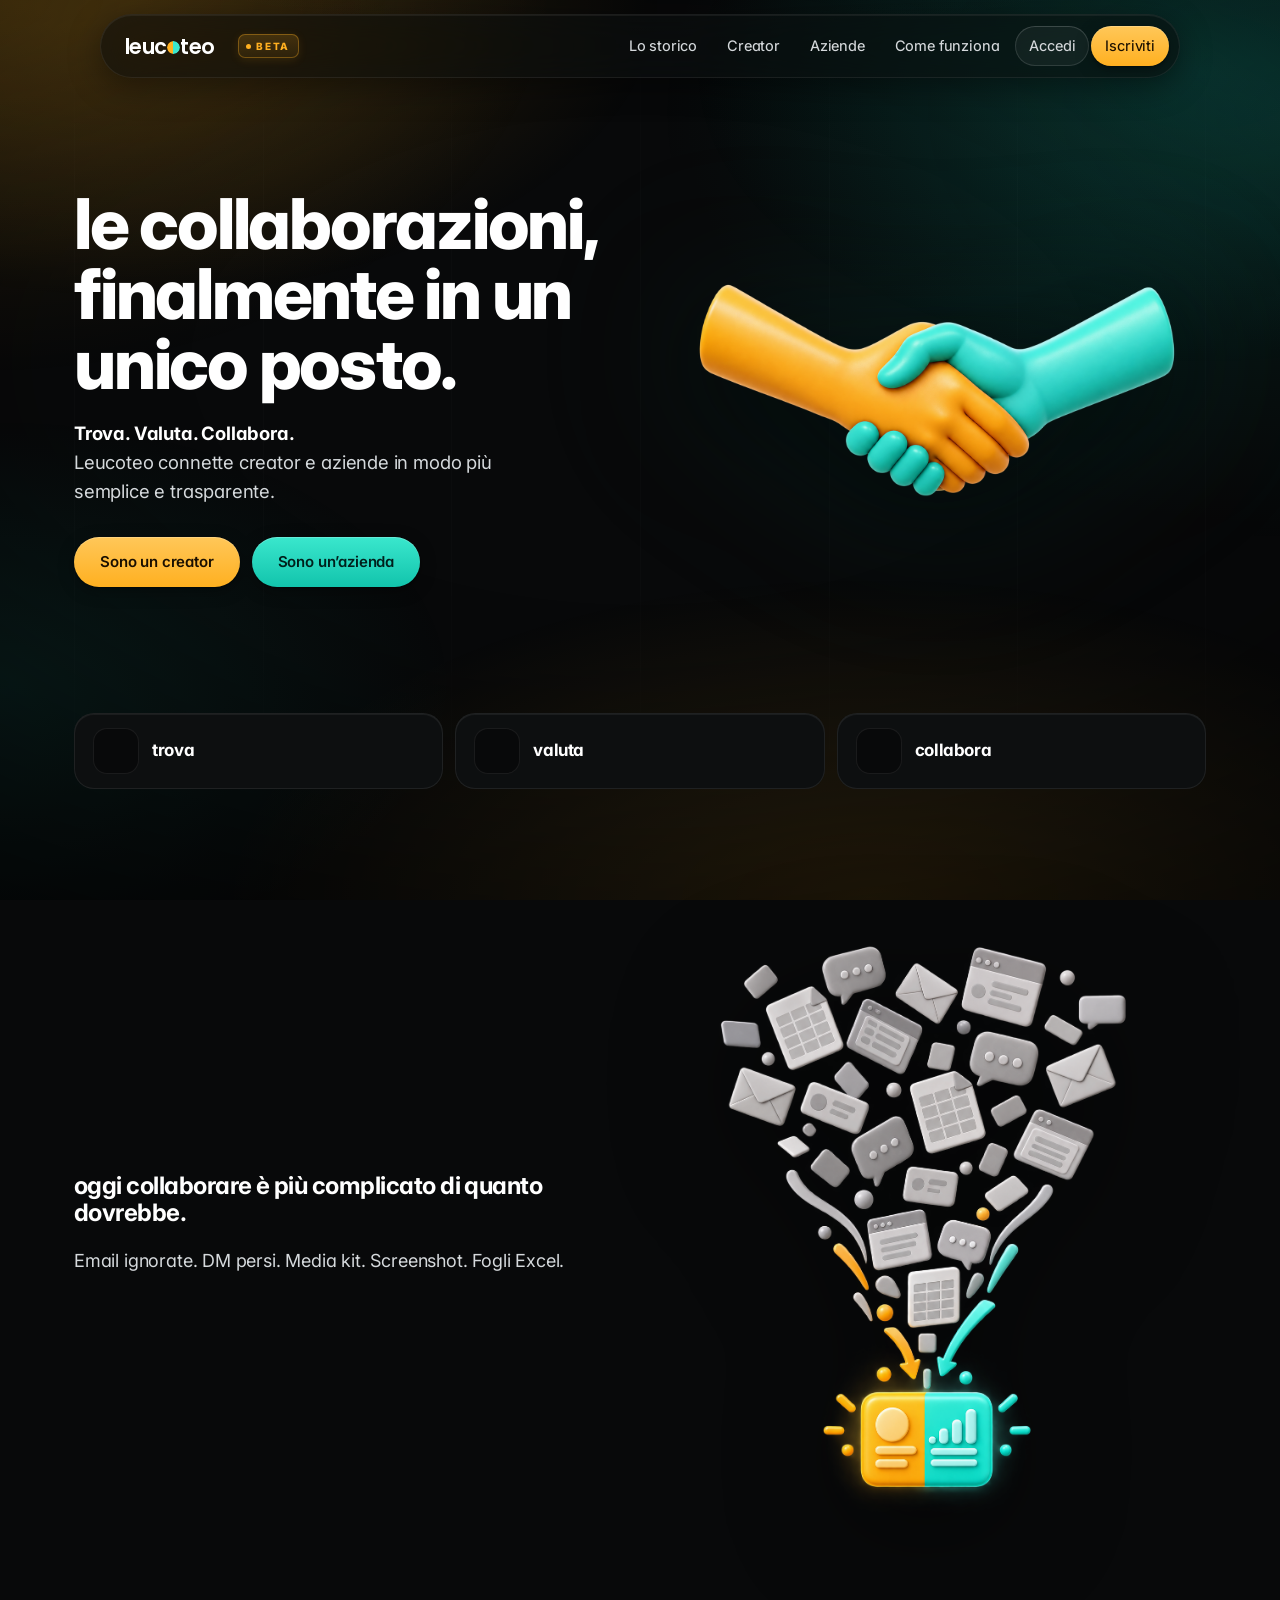
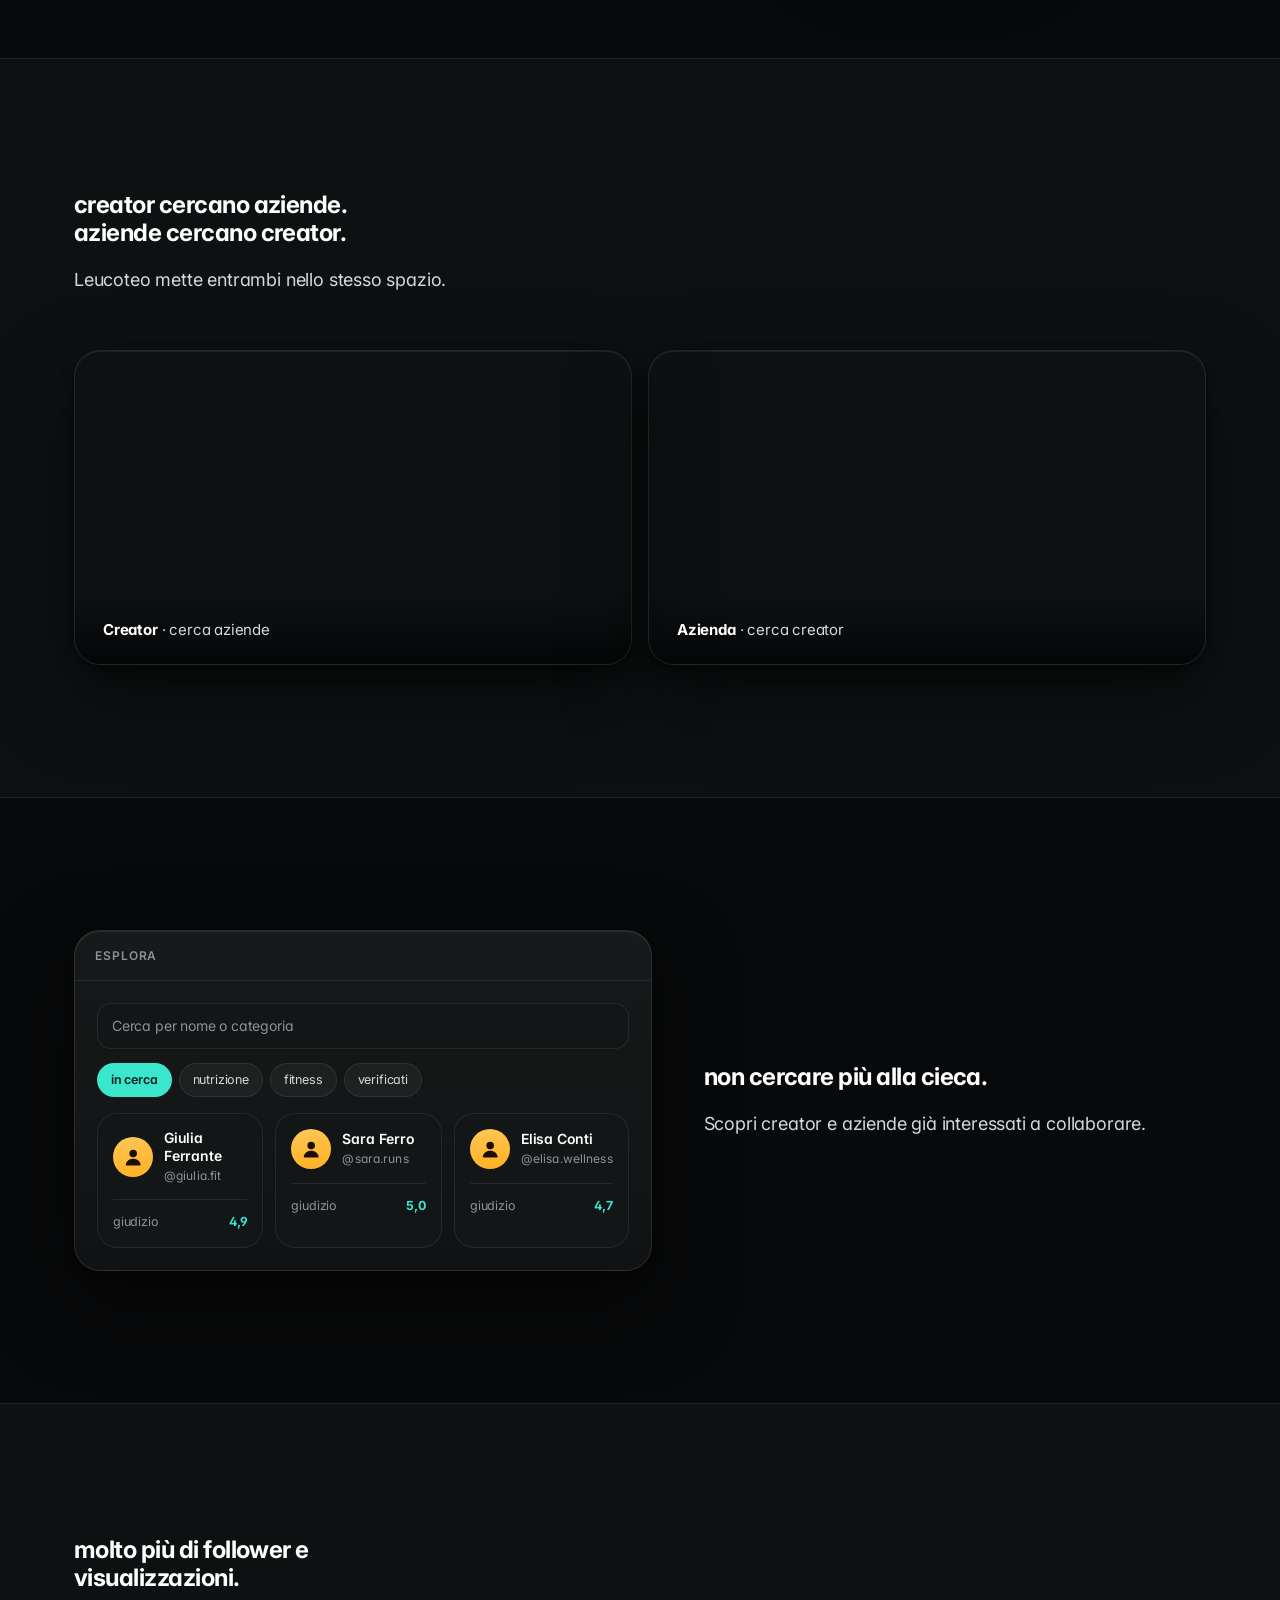
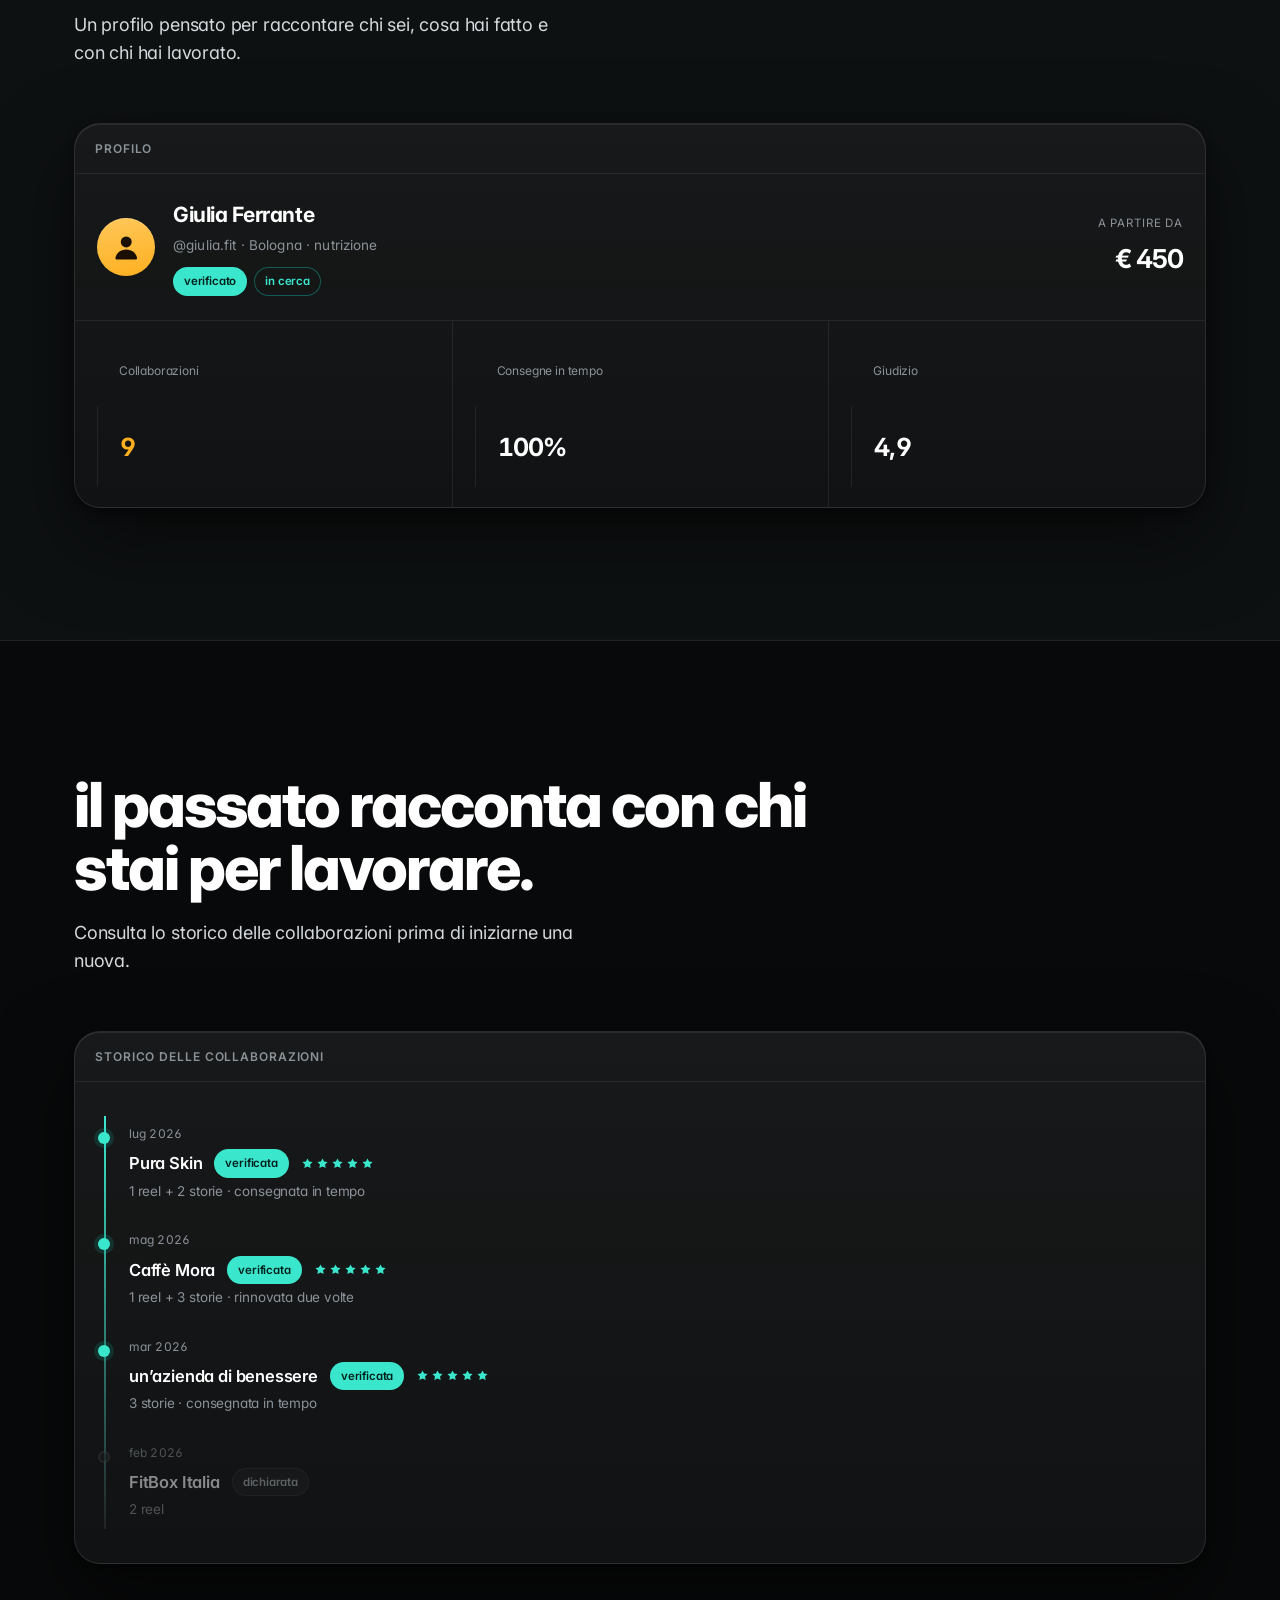
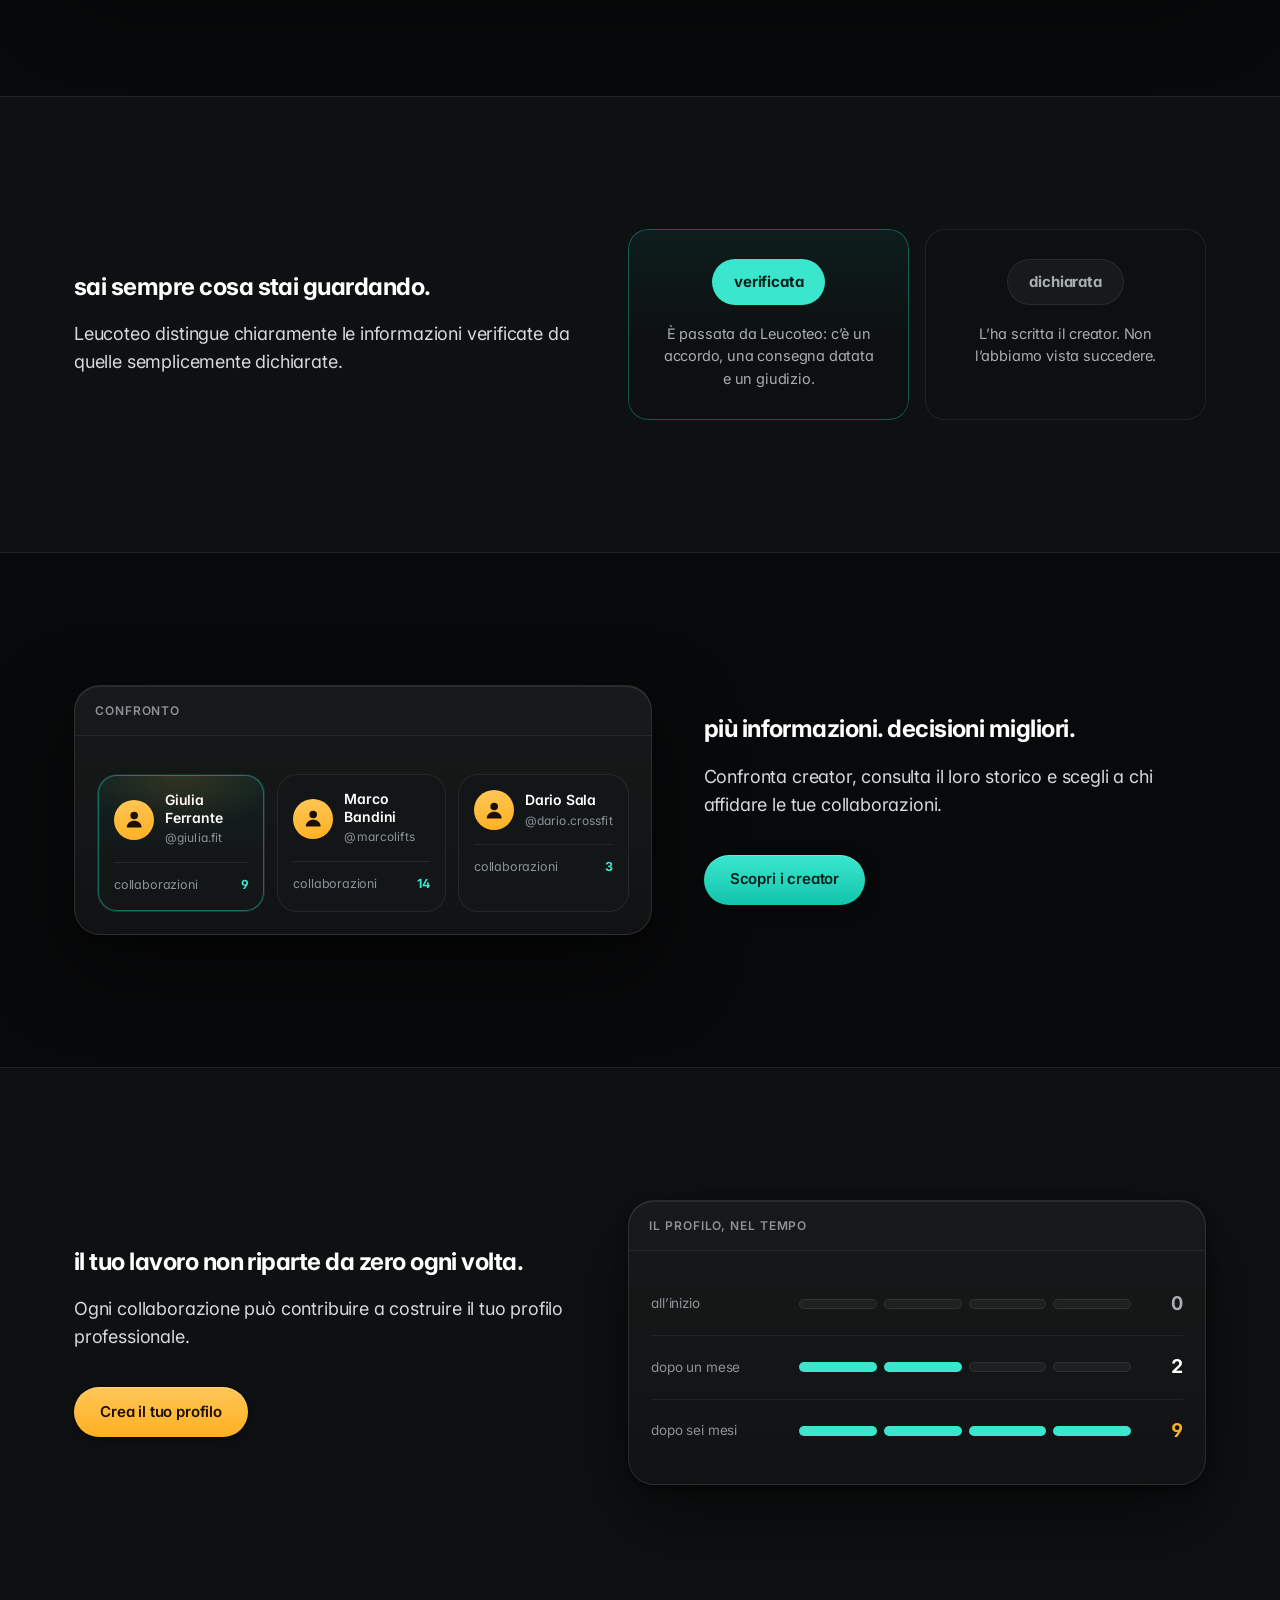
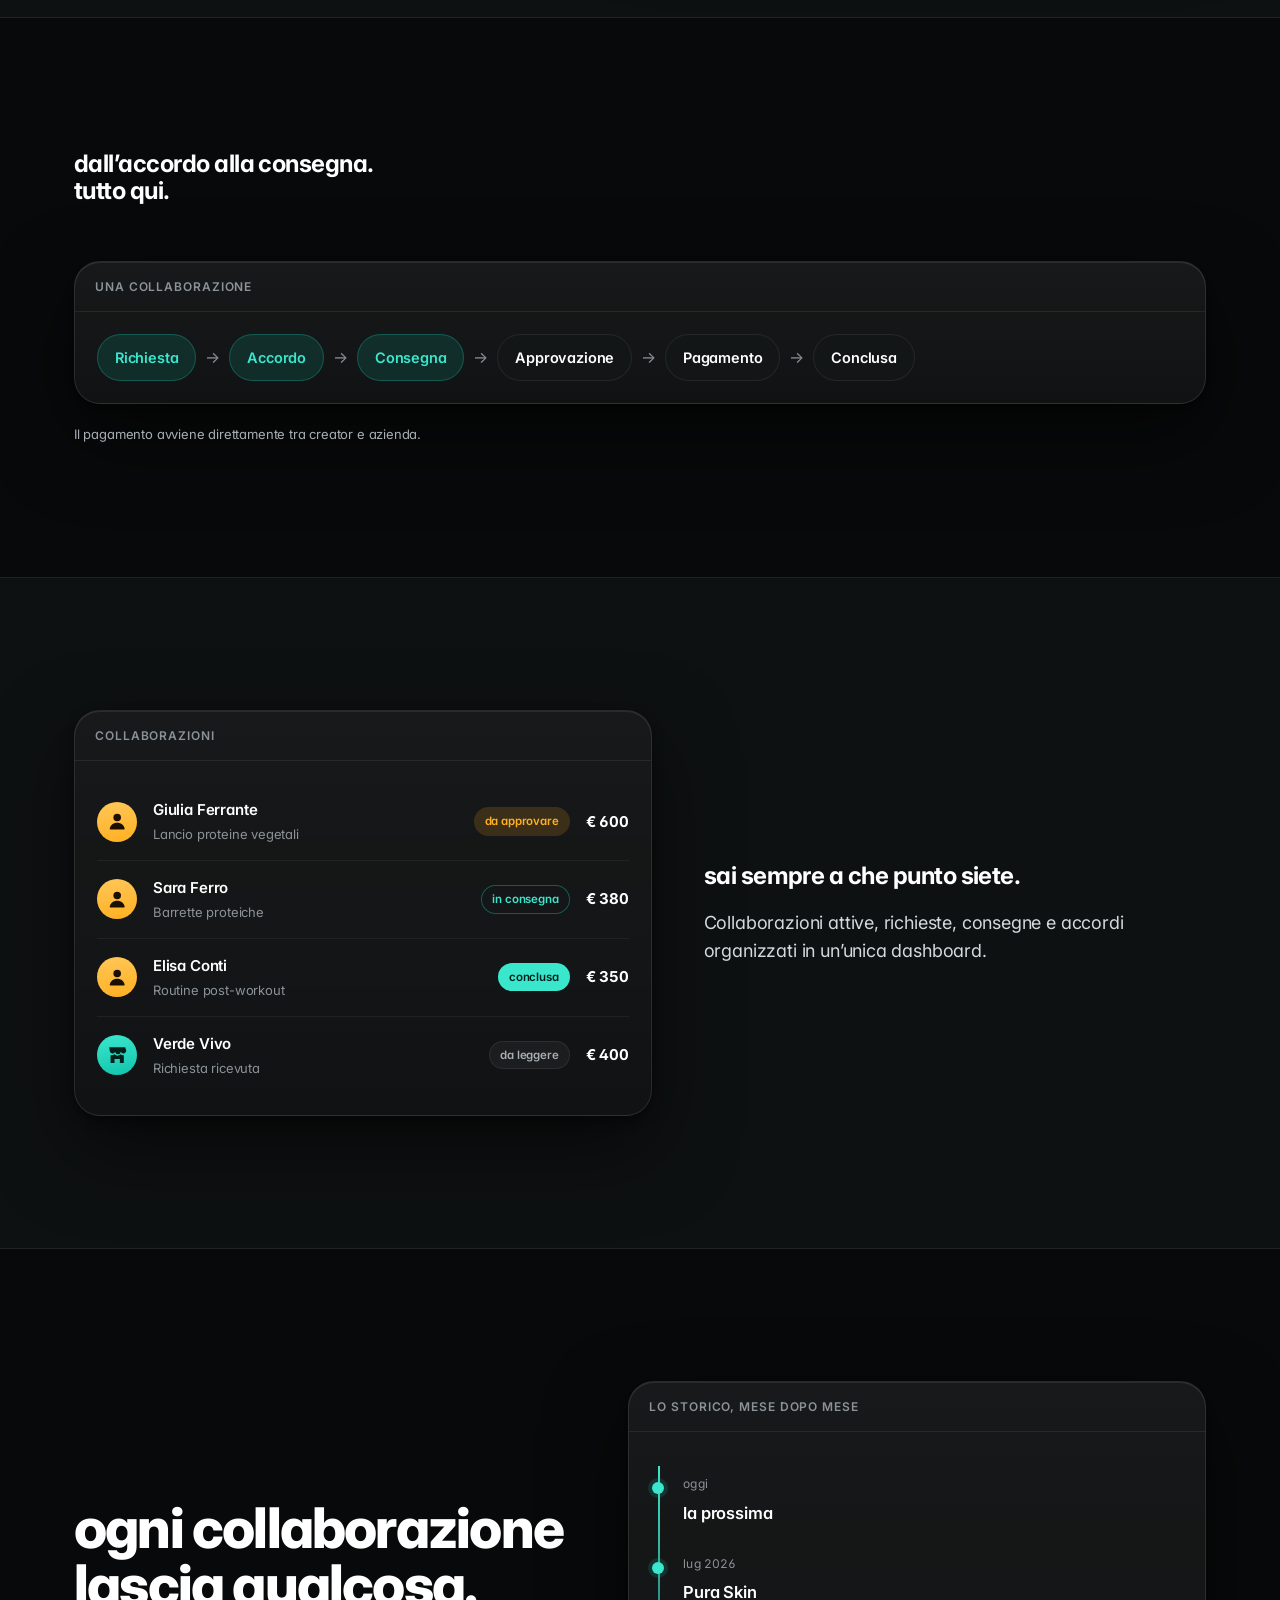
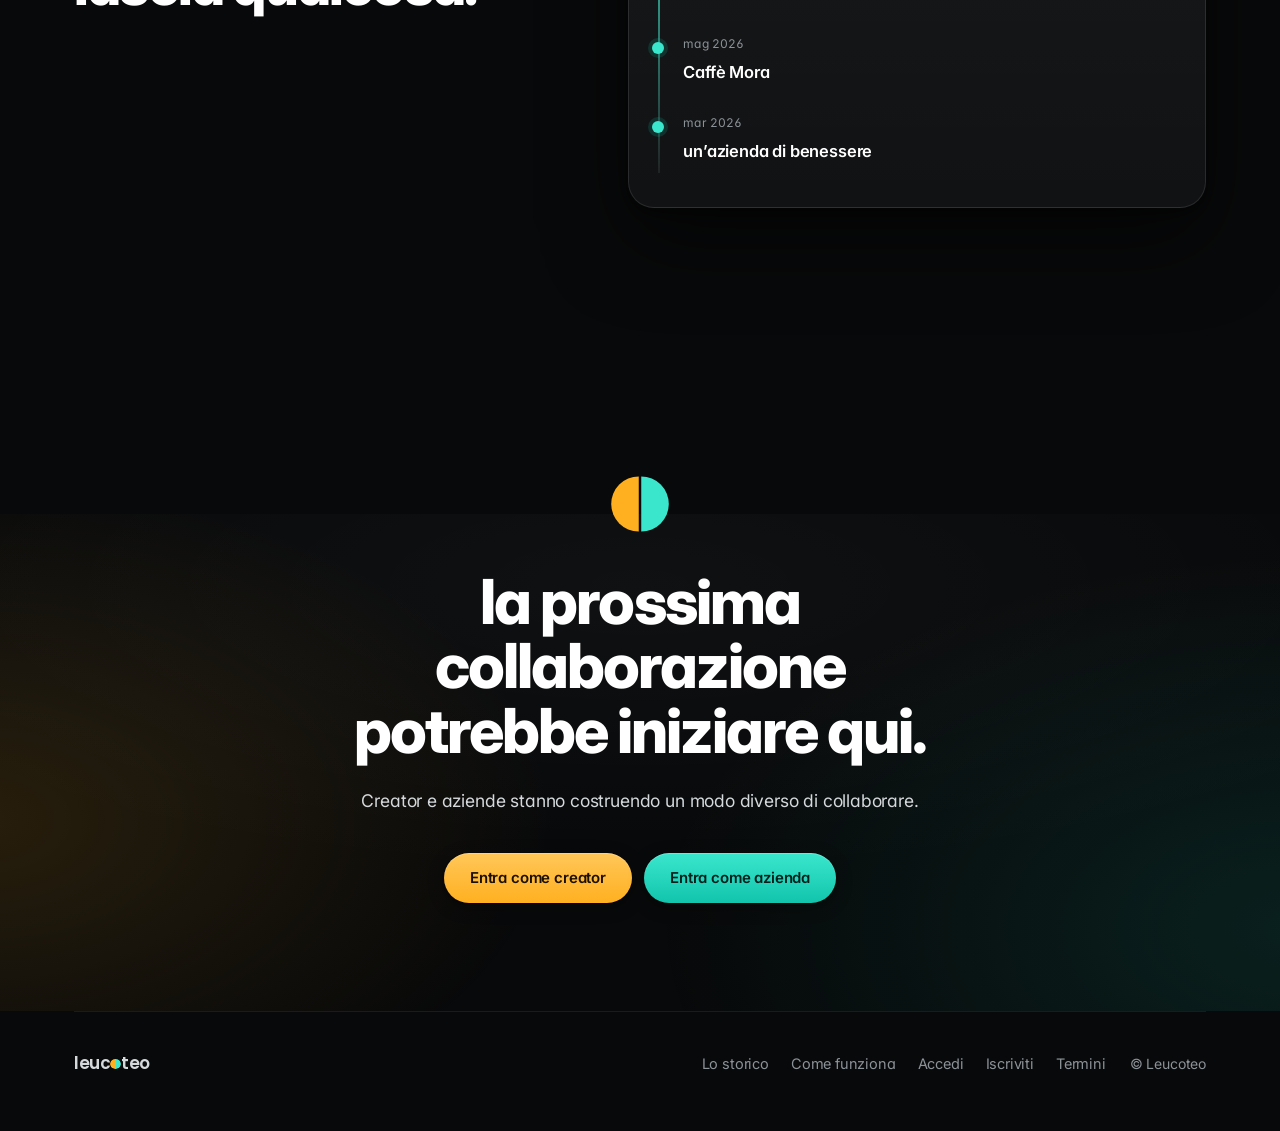
==== commit 0fb762e9: "Aggiornata: badge beta, cassetto proposte inviate, candidatura del creator" ====
--- a/index.html
+++ b/index.html
@@ -512,6 +512,7 @@
     <a class="logo" href="index.html" aria-label="Leucoteo, torna in cima">
       <span class="marchio-w">leuc<span class="o" aria-hidden="true"></span>te<span aria-hidden="true">o</span></span>
     </a>
+    <button type="button" class="beta" aria-label="Leucoteo è in versione beta">beta<span class="spiega" role="tooltip"><b>La versione beta è la prima versione di Leucoteo.</b> È <span class="gratis">gratuita</span> per creator e aziende, senza commissioni e senza carta di credito.</span></button>
     <div class="link">
       <a href="#storico">Lo storico</a>
       <a href="#creator">Creator</a>
--- a/assets/stile.css
+++ b/assets/stile.css
@@ -335,6 +335,59 @@
 .ava.foto{box-shadow:inset 0 0 0 1px var(--bo-2)}
 .ava img{width:100%;height:100%;object-fit:cover;display:block}
 .ava.g{width:78px;height:78px}
+
+/* ------------------------------------------------------------
+   IL SEGNO DELLA BETA
+   Una targhetta piccola accanto al marchio. Non è una decorazione:
+   dice che quello che stai guardando è la prima versione, e che
+   non si paga. Chi ci passa sopra lo legge per esteso.
+   ------------------------------------------------------------ */
+.beta{position:relative;display:inline-flex;align-items:center;gap:5px;
+  font-size:10px;font-weight:800;letter-spacing:.16em;text-transform:uppercase;
+  padding:4px 9px 4px 8px;border-radius:7px;margin-left:10px;
+  color:var(--cre);cursor:help;flex:none;
+  background:linear-gradient(180deg,rgba(255,176,32,.18),rgba(255,176,32,.08));
+  box-shadow:inset 0 0 0 1px rgba(255,176,32,.34), 0 2px 10px rgba(255,176,32,.12);
+  transition:box-shadow .24s var(--curva),transform .24s var(--molla)}
+.beta::before{content:"";width:5px;height:5px;border-radius:50%;background:var(--cre);
+  box-shadow:0 0 0 0 rgba(255,176,32,.5);animation:beta-vive 2.8s var(--curva) infinite}
+@keyframes beta-vive{
+  0%,100%{box-shadow:0 0 0 0 rgba(255,176,32,.5)}
+  50%{box-shadow:0 0 0 4px rgba(255,176,32,0)}
+}
+.beta:hover,.beta:focus-visible{transform:translateY(-1px);
+  box-shadow:inset 0 0 0 1px rgba(255,176,32,.55), 0 4px 16px rgba(255,176,32,.2)}
+
+.beta .spiega{
+  position:absolute;top:calc(100% + 12px);left:-10px;
+  transform:translate(0,5px) scale(.97);transform-origin:top left;
+  width:272px;max-width:calc(100vw - 32px);padding:14px 16px;border-radius:var(--r-2);
+  background:var(--su-3);box-shadow:var(--om-3), inset 0 1px 0 rgba(255,255,255,.08);
+  font-size:13px;font-weight:450;letter-spacing:var(--tr-s);text-transform:none;
+  line-height:1.55;color:var(--gri-2);text-align:left;
+  opacity:0;visibility:hidden;pointer-events:none;z-index:var(--z-avviso);
+  transition:opacity .2s var(--curva),transform .28s var(--molla),visibility .2s}
+.beta .spiega b{color:var(--bia);font-weight:600}
+.beta .spiega .gratis{color:var(--cre);font-weight:700}
+/* la punta */
+.beta .spiega::before{content:"";position:absolute;bottom:100%;left:24px;
+  border:6px solid transparent;border-bottom-color:var(--su-3)}
+.beta:hover .spiega,.beta:focus-visible .spiega,.beta:focus .spiega{
+  opacity:1;visibility:visible;transform:translate(0,0) scale(1)}
+
+/* Su uno schermo stretto non esiste un ancoraggio al badge che stia
+   dentro: qualunque lato si scelga, una nuvoletta larga quanto serve
+   esce. Quindi non si aggancia al badge ma alla finestra, con lo stesso
+   margine dei due lati. */
+@media (max-width:640px){
+  .beta{font-size:9px;padding:3px 7px 3px 6px;margin-left:8px;letter-spacing:.13em}
+  .beta .spiega{position:fixed;top:86px;left:16px;right:16px;
+    width:auto;max-width:none;font-size:12.5px;padding:13px 15px;
+    transform:translateY(6px) scale(.98);transform-origin:top center}
+  .beta .spiega::before{display:none}
+  .beta:hover .spiega,.beta:focus .spiega,.beta:focus-visible .spiega{
+    transform:translateY(0) scale(1)}
+}
 
 /* ============================================================
    COMPONENTI
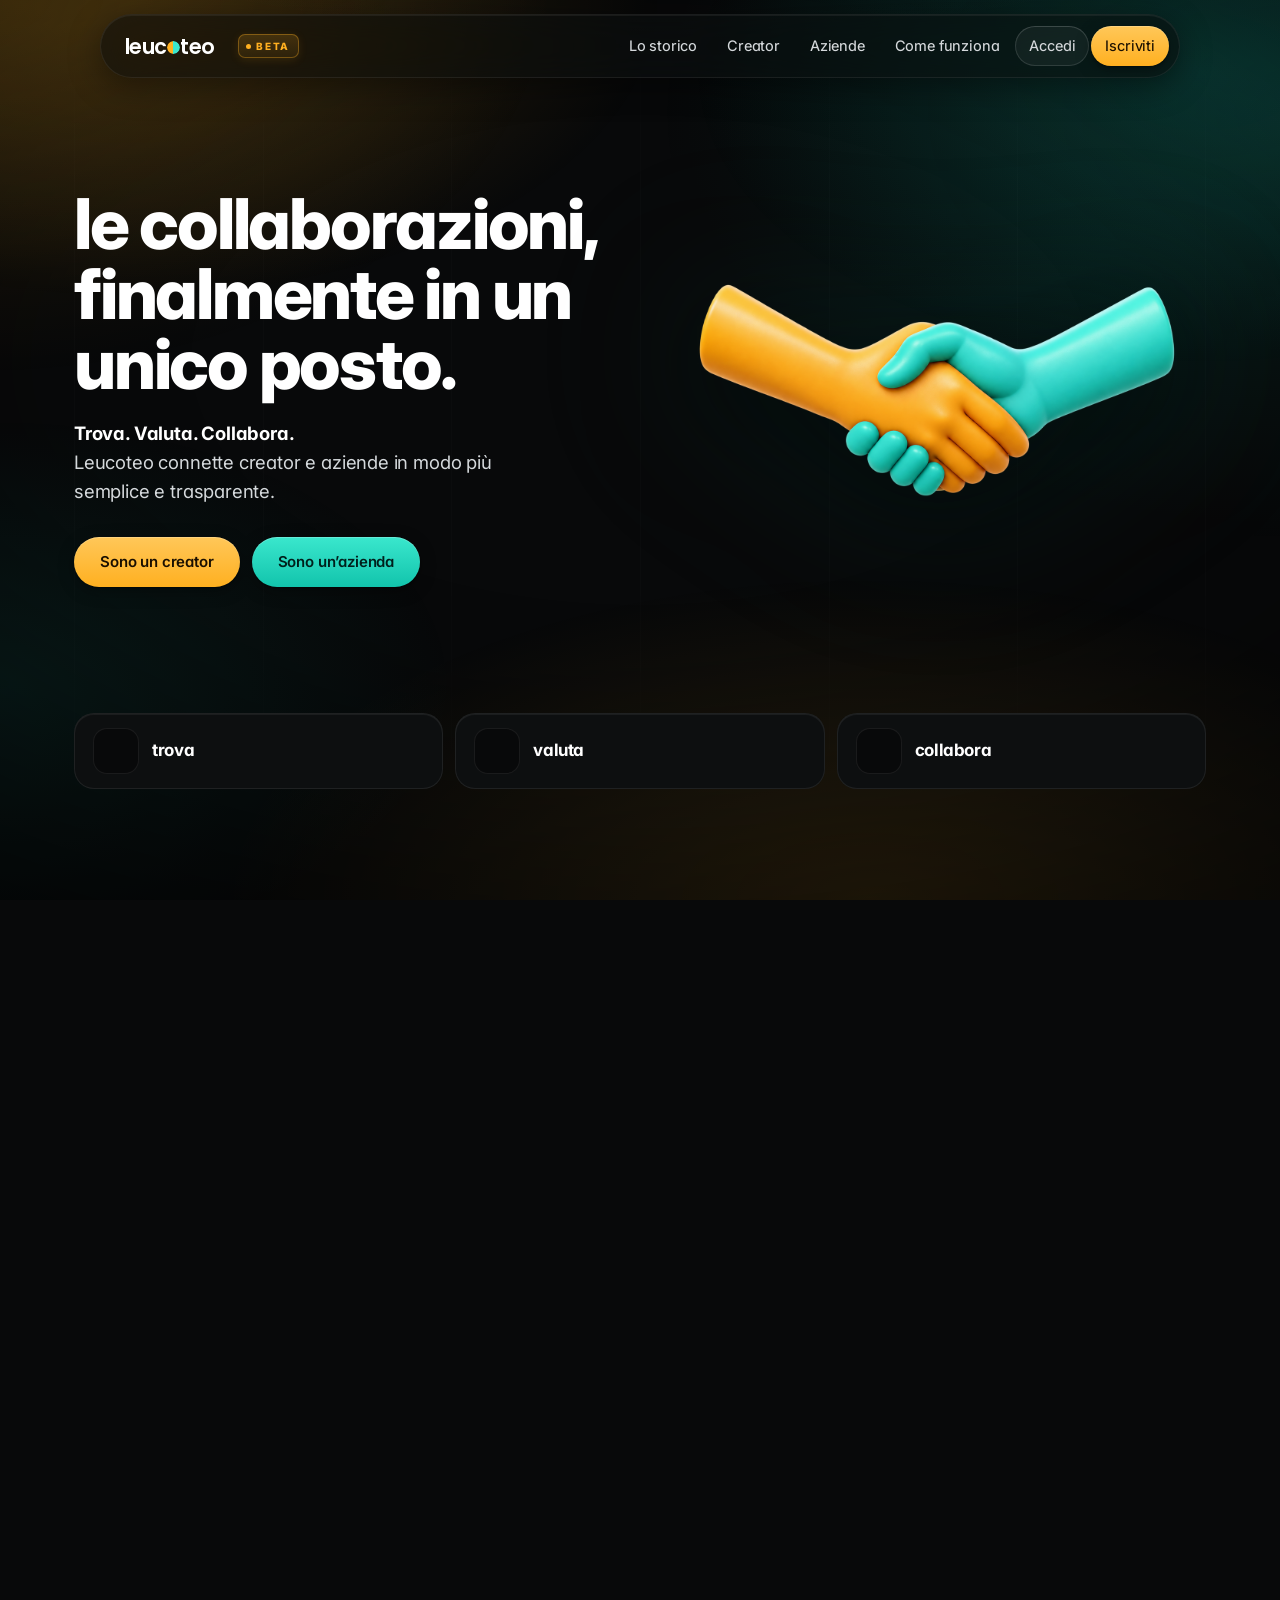
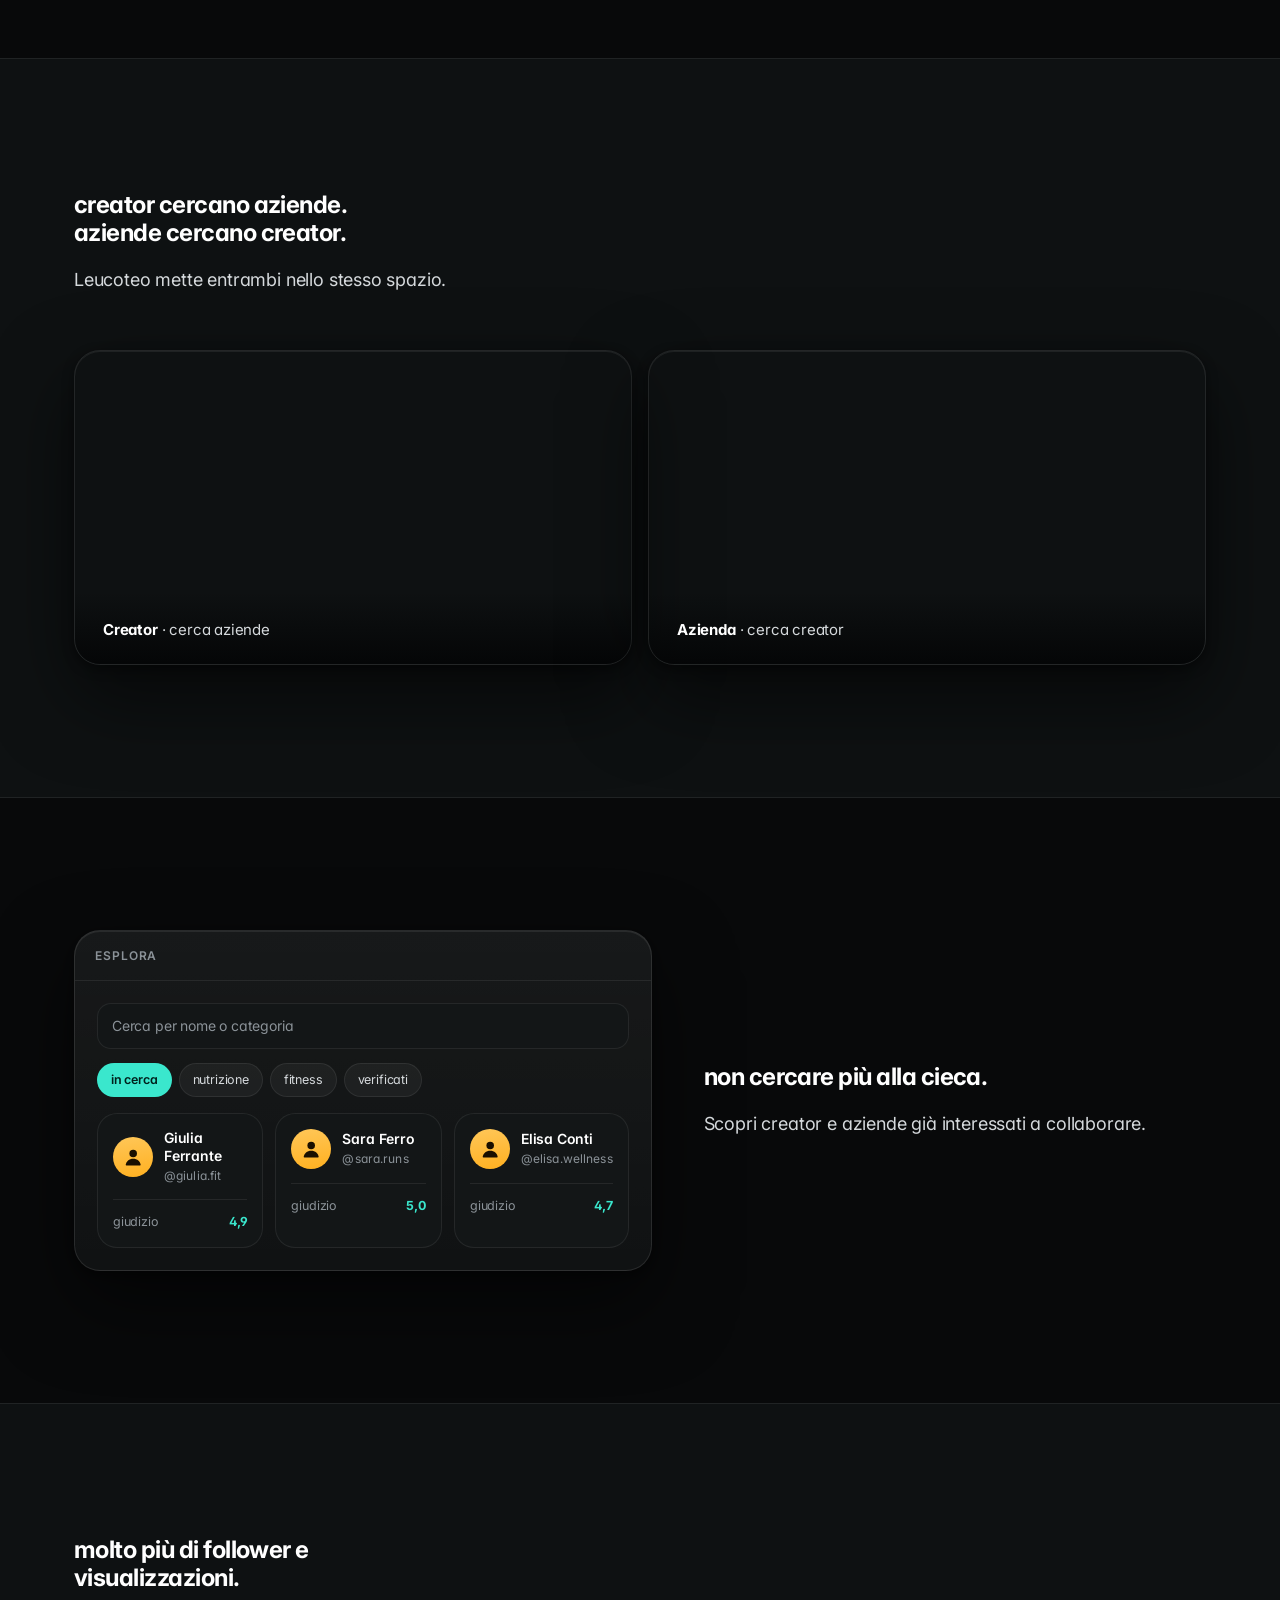
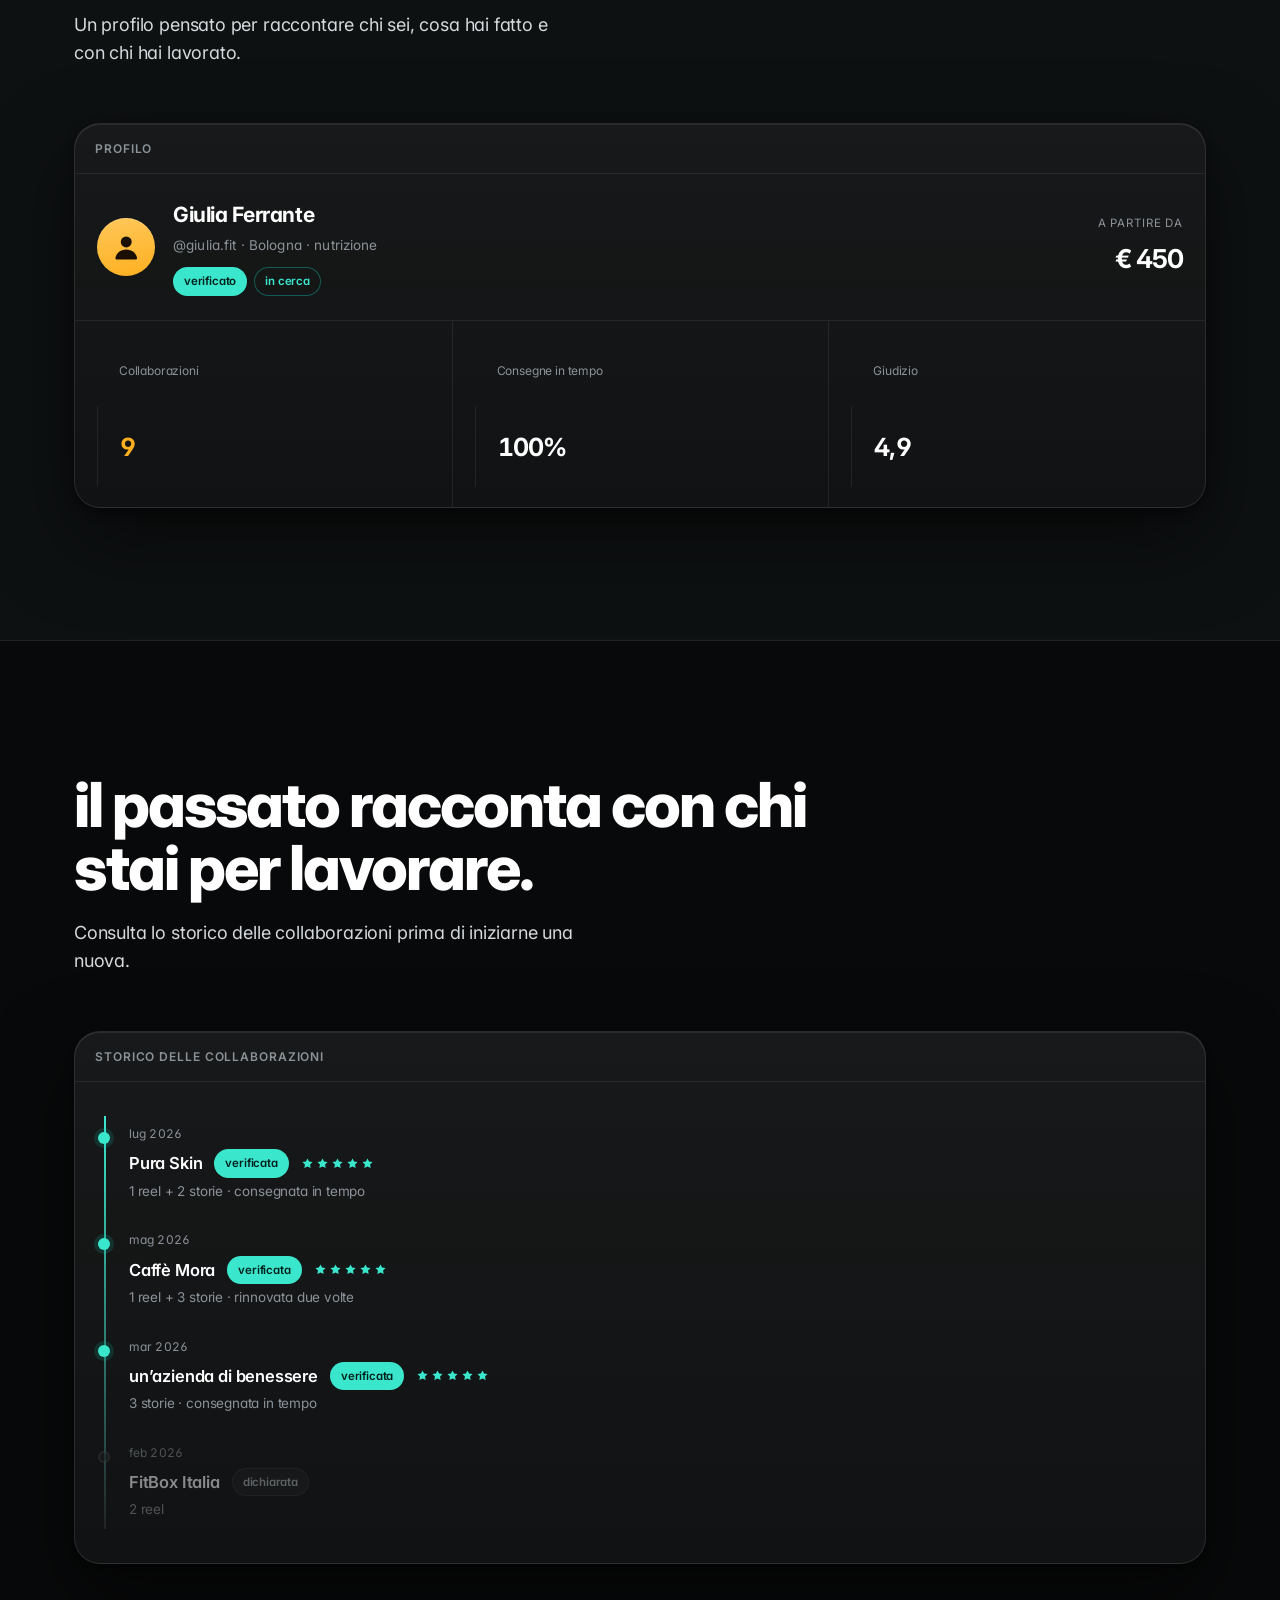
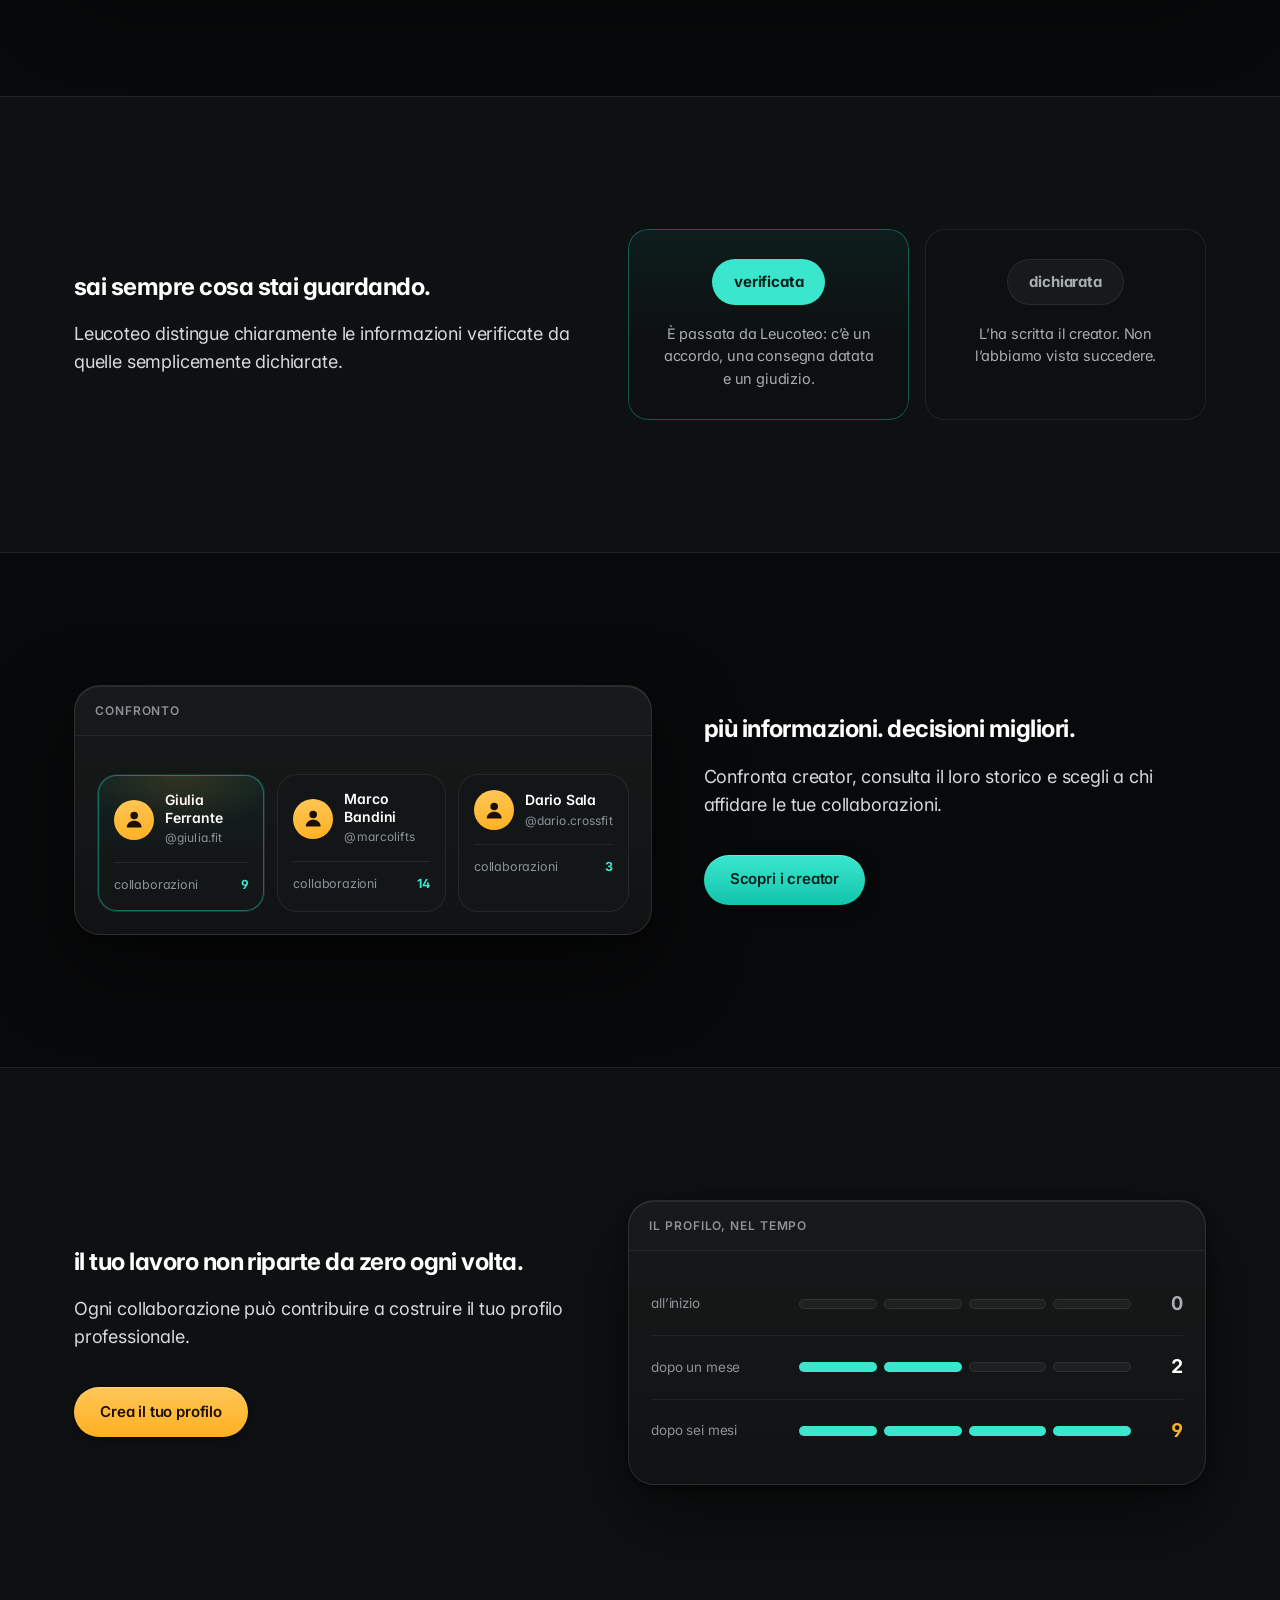
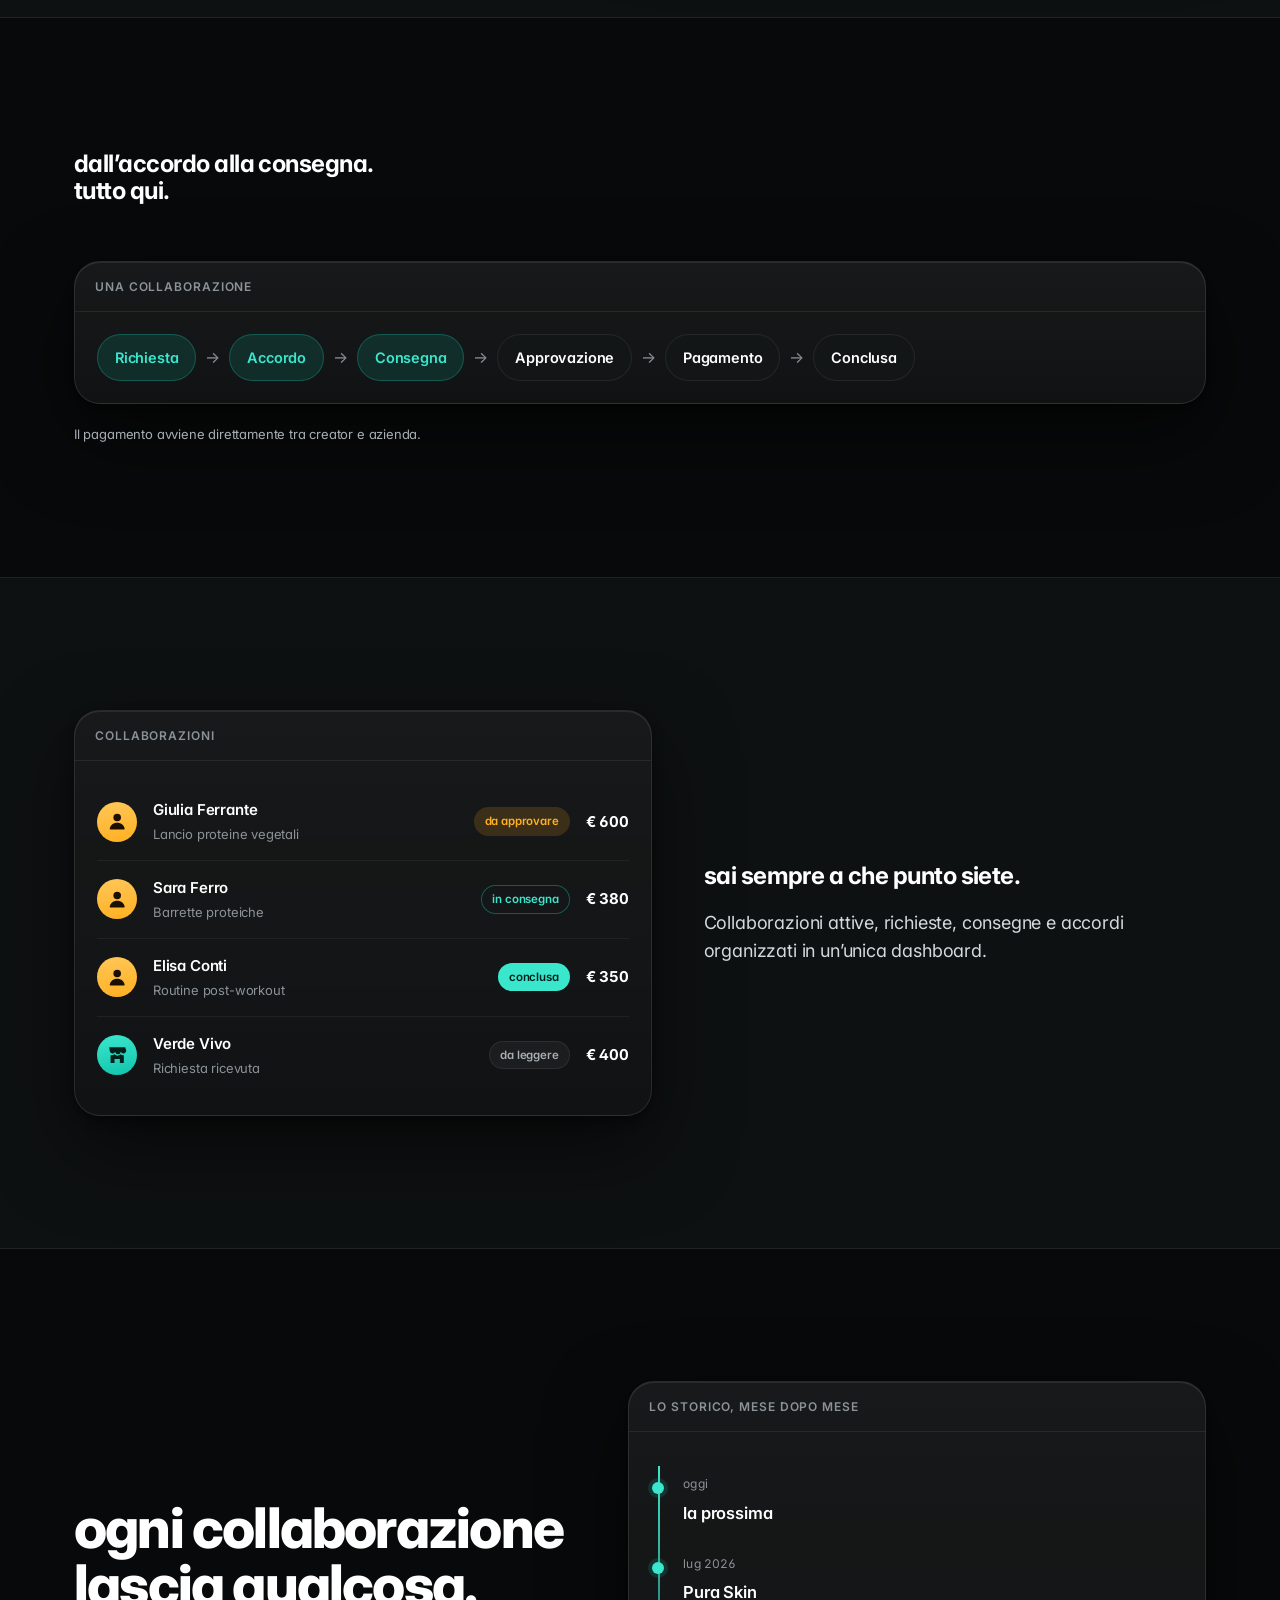
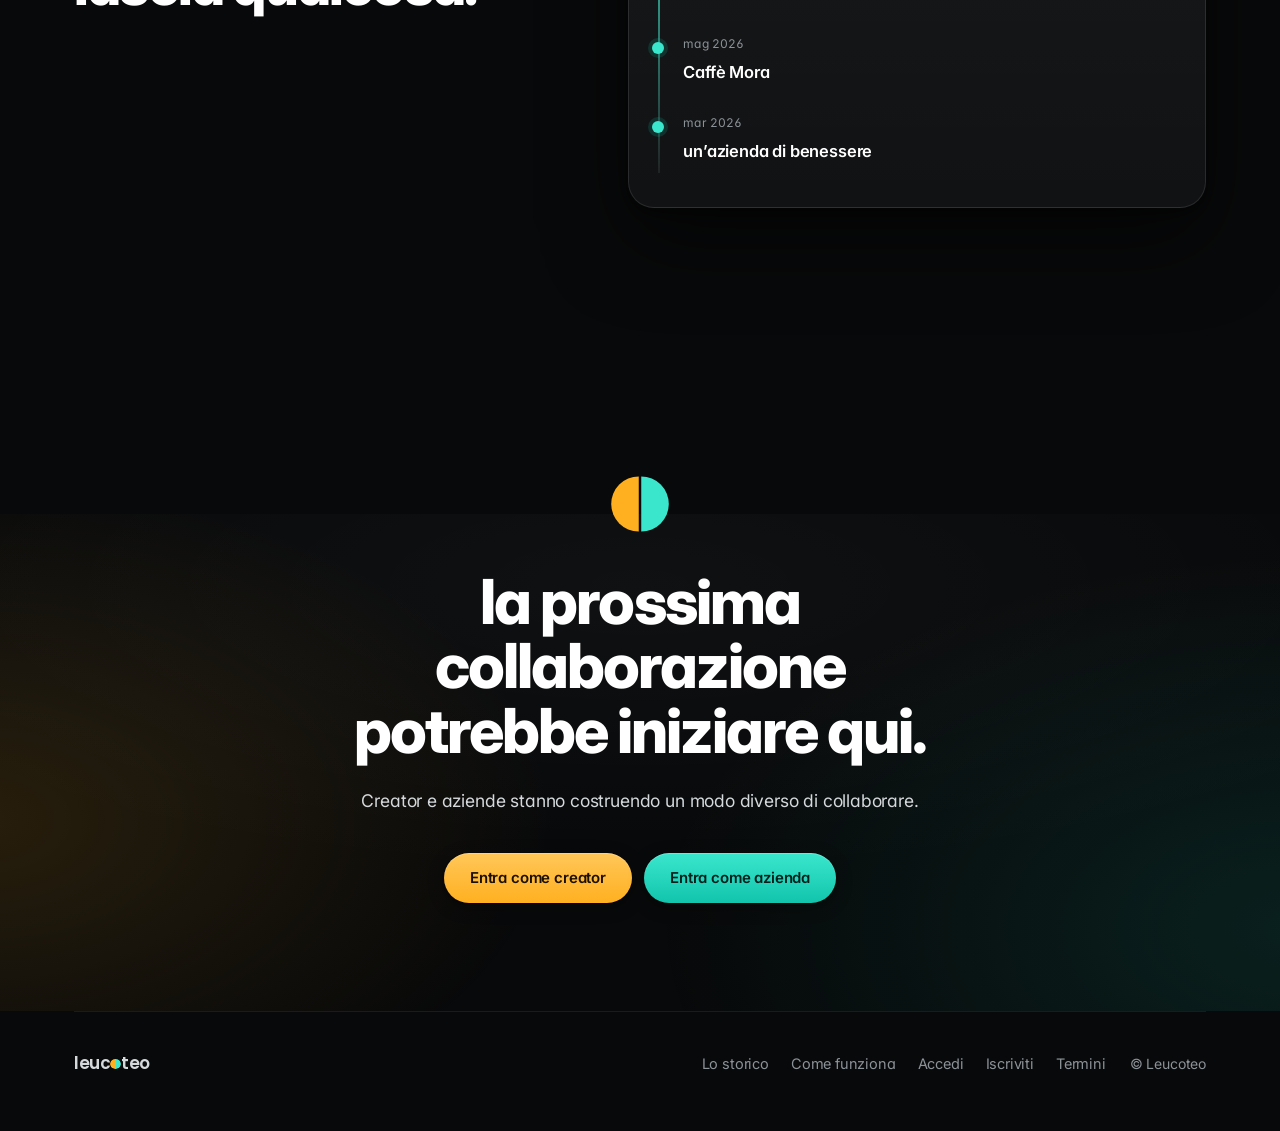
==== commit 0c856ba5: "Anteprima aggiornata · 20260902-1555" ====
--- a/index.html
+++ b/index.html
@@ -8,7 +8,7 @@
 <link rel="preconnect" href="https://fonts.googleapis.com">
 <link rel="preconnect" href="https://fonts.gstatic.com" crossorigin>
 <link rel="stylesheet" href="https://fonts.googleapis.com/css2?family=Inter:wght@400;450;500;600;700;800&family=Poppins:wght@600&display=swap">
-<link rel="stylesheet" href="assets/stile.css">
+<link rel="stylesheet" href="assets/stile.css?v=20260902-1555">
 <script>
 /* L'entrata in scena è una decorazione: se lo script si rompe, la
    pagina deve restare leggibile. Le regole che nascondono .rise
@@ -841,7 +841,7 @@
 </div>
 
 <script type="module">
-import { MONETA_SVG, osserva } from './assets/moto.js';
+import { MONETA_SVG, osserva } from './assets/moto.js?v=20260902-1555';
 
 /* Segni decorativi: se una sezione viene riscritta e uno di questi
    sparisce, non deve portarsi dietro tutta la pagina. */
--- a/assets/stile.css
+++ b/assets/stile.css
@@ -97,6 +97,11 @@
 
 *{box-sizing:border-box}
 html{-webkit-text-size-adjust:100%;scroll-behavior:smooth}
+/* L'interfaccia è scura e basta: senza dirlo, il browser disegna
+   barre di scorrimento, maniglie e controlli nativi in chiaro, e in
+   mezzo a una pagina nera sembrano un errore. */
+html{color-scheme:dark}
+
 body{
   margin:0;background:var(--fondo);color:var(--bia);
   position:relative;
@@ -106,6 +111,18 @@
   font-feature-settings:"cv02","cv03","cv04","cv11";
   overflow-x:hidden;
 }
+/* Le barre di scorrimento: sottili, dello stesso grigio dei bordi, e
+   visibili solo quando servono. Su Firefox bastano due proprietà; su
+   WebKit si disegnano a mano. */
+*{scrollbar-width:thin;scrollbar-color:var(--bo-3, rgba(255,255,255,.18)) transparent}
+::-webkit-scrollbar{width:10px;height:10px}
+::-webkit-scrollbar-track{background:transparent}
+::-webkit-scrollbar-thumb{background:rgba(255,255,255,.14);border-radius:99px;
+  border:3px solid transparent;background-clip:padding-box}
+::-webkit-scrollbar-thumb:hover{background:rgba(255,255,255,.24);
+  border:3px solid transparent;background-clip:padding-box}
+::-webkit-scrollbar-corner{background:transparent}
+
 h1,h2,h3,h4,p,figure{margin:0}
 ul{margin:0;padding:0;list-style:none}
 a{color:inherit;text-decoration:none}
@@ -647,6 +664,9 @@
 .campi{display:grid;gap:20px;margin-top:26px}
 .campi.due-col{grid-template-columns:repeat(auto-fit,minmax(220px,1fr))}
 textarea.campo{min-height:110px;resize:vertical;line-height:1.6;font-family:inherit}
+/* la maniglia di ridimensionamento è un dettaglio da modulo di sistema,
+   e sul telefono non serve a niente: non si trascina con il dito */
+@media (max-width:860px){ textarea.campo{resize:none;min-height:130px} }
 select.campo{appearance:none;cursor:pointer;
   background-image:url("data:image/svg+xml,%3Csvg xmlns='http://www.w3.org/2000/svg' width='12' height='8'%3E%3Cpath d='M1 1.5 6 6.5 11 1.5' fill='none' stroke='%23A7AEB2' stroke-width='1.6' stroke-linecap='round' stroke-linejoin='round'/%3E%3C/svg%3E");
   background-repeat:no-repeat;background-position:right 16px center;padding-right:40px}
@@ -785,7 +805,10 @@
    laterale, nessun testo a 9 px, nessun fix per pagina. */
 @media (max-width:860px){
   .tab-schede, .tab-schede tbody, .tab-schede tr, .tab-schede td{display:block;width:100%}
-  .tab-schede thead{position:absolute;width:1px;height:1px;overflow:hidden;clip-path:inset(50%)}
+  /* il thead resta nell'albero di accessibilità ma esce a sinistra:
+     nascondere con width:1px non basta, le celle continuano a occupare
+     la loro larghezza vera e spingono la pagina oltre lo schermo */
+  .tab-schede thead{position:absolute;left:-9999px;top:0;width:1px;height:1px;overflow:hidden}
   .tab-schede tr{background:var(--su-1);border:1px solid var(--bo);border-radius:var(--r-2);
     padding:14px 16px;margin-bottom:10px;box-shadow:var(--filo)}
   .tab-schede td{border:0;padding:6px 0;display:flex;align-items:baseline;gap:14px;text-align:left}
@@ -803,12 +826,17 @@
   .scorri{overflow:visible}
 }
 
-/* 2 · LA COPPIA CHIAVE-VALORE non va mai a capo storta */
-@media (max-width:520px){
-  .tab-r{gap:10px}
-  .tab-r .k{white-space:normal}
+/* 2 · LA COPPIA CHIAVE-VALORE non va mai a capo storta — e soprattutto
+   non esce dallo schermo. Il valore era nowrap: un «Proteine vegetali
+   vaniglia · 900 g» allargava la colonna e con lei tutta la scheda,
+   che finiva tagliata dal bordo. Adesso il valore va a capo e
+   l'etichetta cede lo spazio. */
+@media (max-width:640px){
+  .tab-r{gap:10px 14px;flex-wrap:wrap;justify-content:space-between;align-items:baseline}
+  .tab-r .k{white-space:normal;flex:1 1 auto;min-width:0;overflow:visible;text-overflow:clip}
   .tab-r .g{display:none}
-  .tab-r{justify-content:space-between}
+  .tab-r .n{white-space:normal;text-align:right;flex:0 1 auto;min-width:0;
+    max-width:100%;overflow-wrap:anywhere}
 }
 
 /* 3 · LA BARRA DI AZIONE NEL POLLICE.
@@ -843,7 +871,11 @@
   .btn{min-height:52px;font-size:16px}   /* pollice: 52 px pieni */
   .btn.p{min-height:44px;font-size:14.5px}
   .campo{min-height:52px;font-size:16px} /* 16 px: iOS non zooma il campo */
-  .filtro,.chip{min-height:42px}
+  /* filtri e chip: sul telefono erano pillole enormi. Restano
+     afferrabili (38 px + area sensibile), ma smettono di occupare
+     mezza riga ciascuna. */
+  .filtro,.chip{min-height:38px;font-size:13px;padding:8px 14px}
+  .chip{gap:6px}
 }
 
 /* 4bis · I LINK DI TESTO restano afferrabili.
@@ -865,6 +897,11 @@
 @media (max-width:860px){
   html,body{max-width:100%;overflow-x:hidden}
   .griglia-2,.griglia-3,.tremezzo,.campi.due-col,.scelte,.duelati{grid-template-columns:1fr!important}
+  /* una casella di griglia vale per default min-content: senza questo,
+     un solo figlio largo allarga la colonna e la pagina esce di lato
+     anche quando la colonna è dichiarata 1fr */
+  .griglia-2>*,.griglia-3>*,.tremezzo>*,.campi>*,.scelte>*,.duelati>*,
+  .fascia>*,.compiti>*{min-width:0}
   table{max-width:100%}
   pre,code,.iban{overflow-wrap:anywhere}
 }
